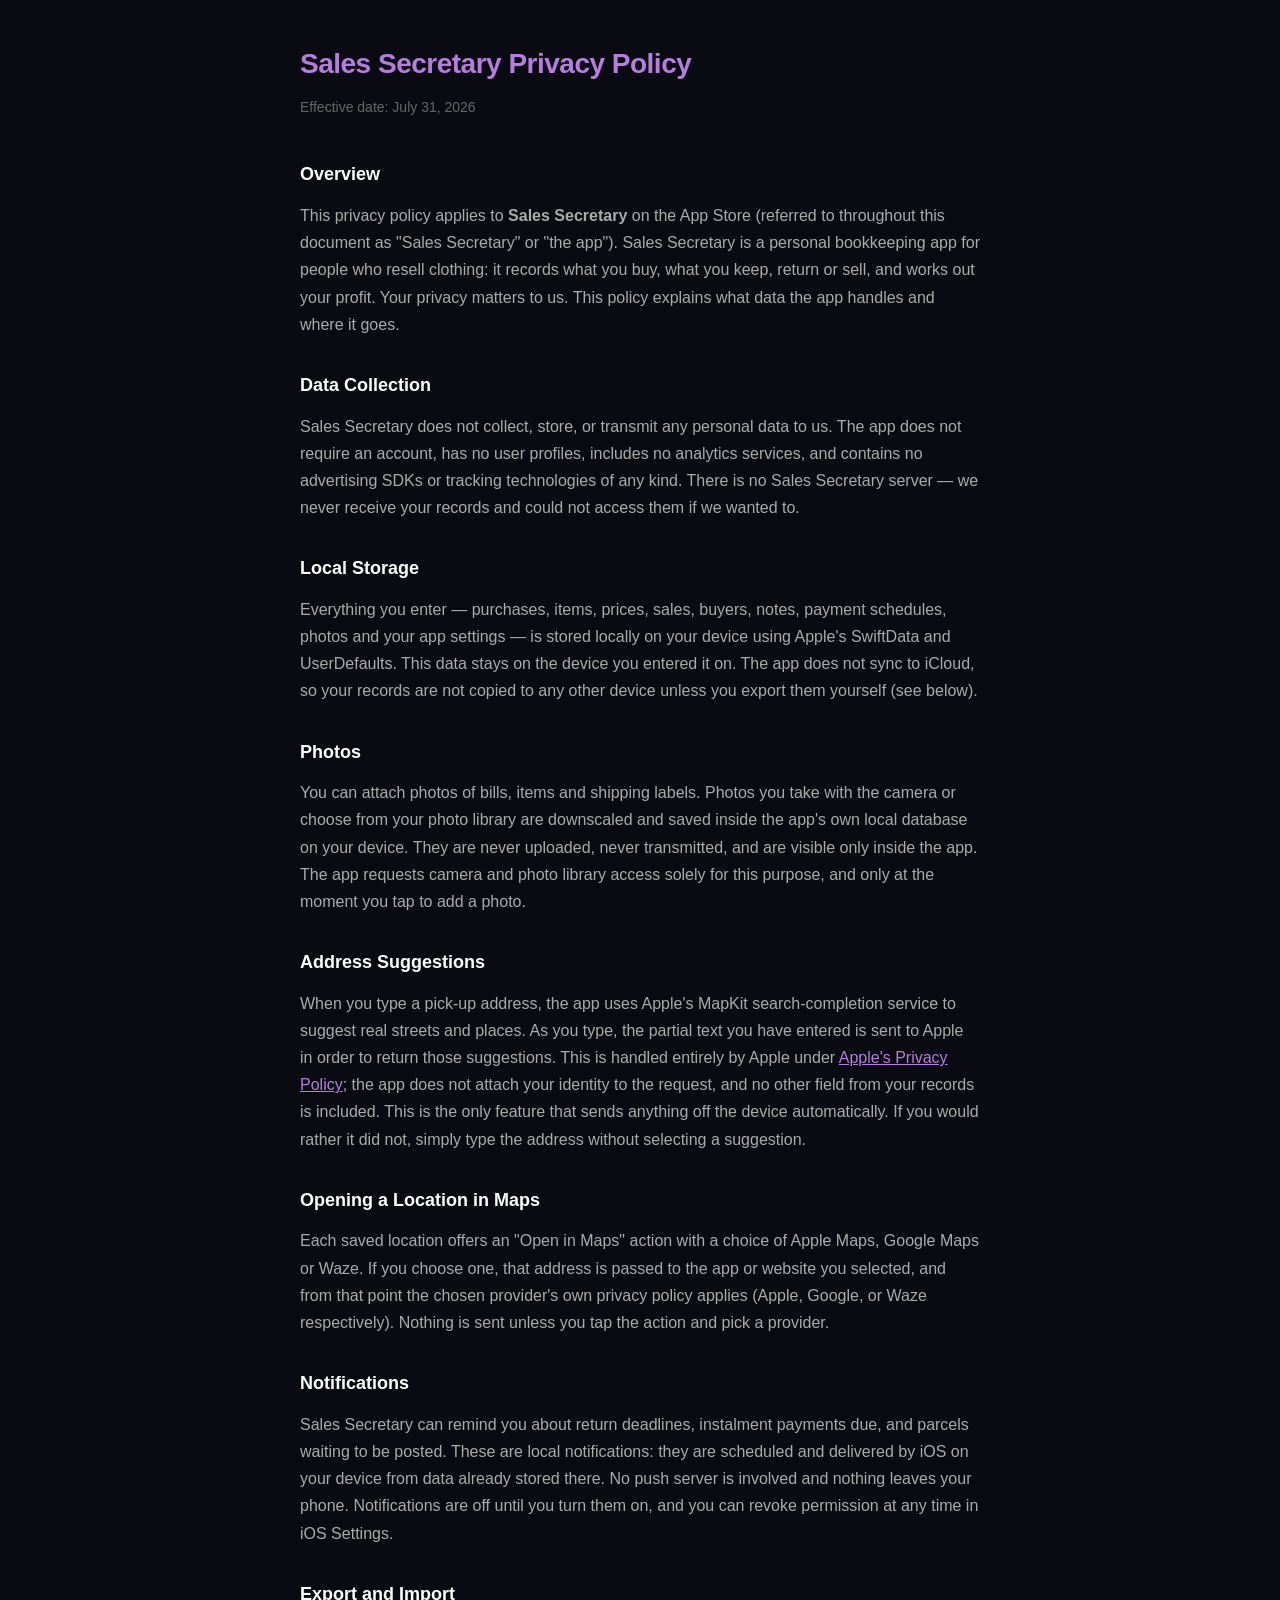
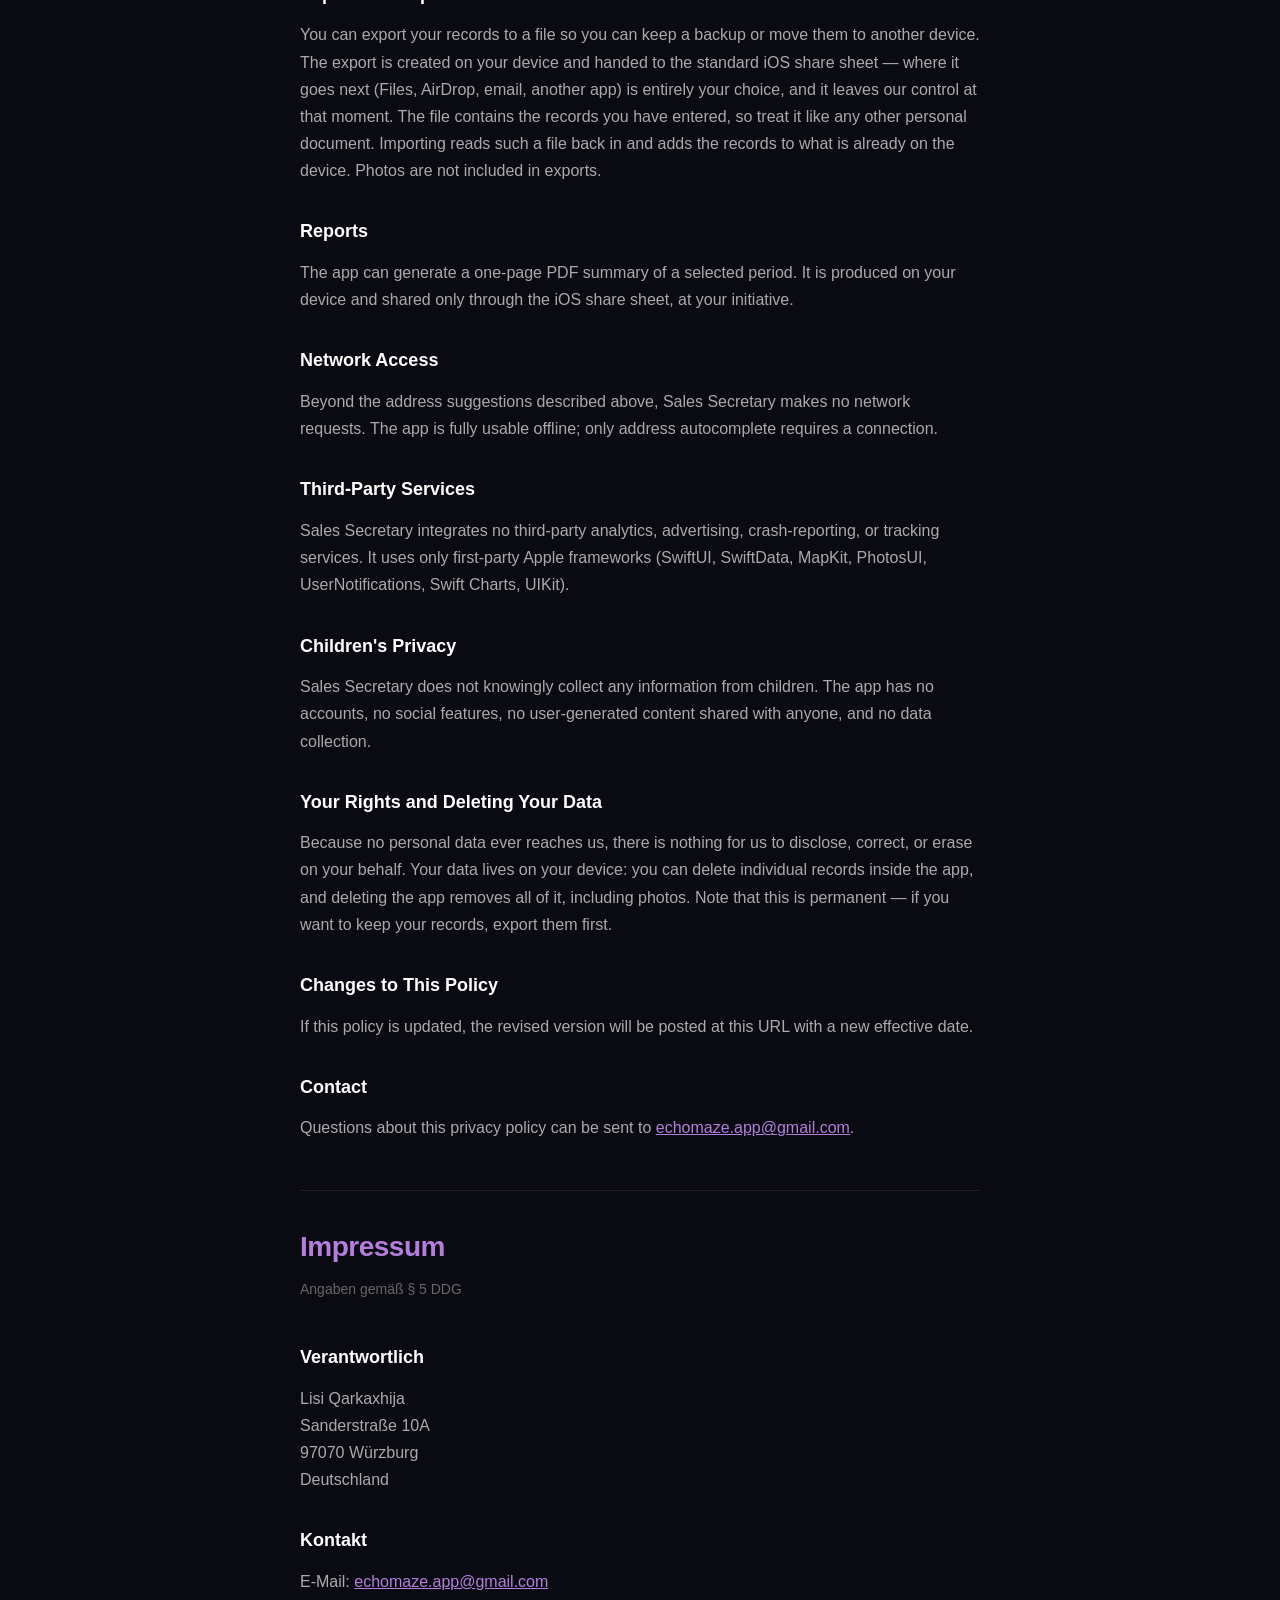
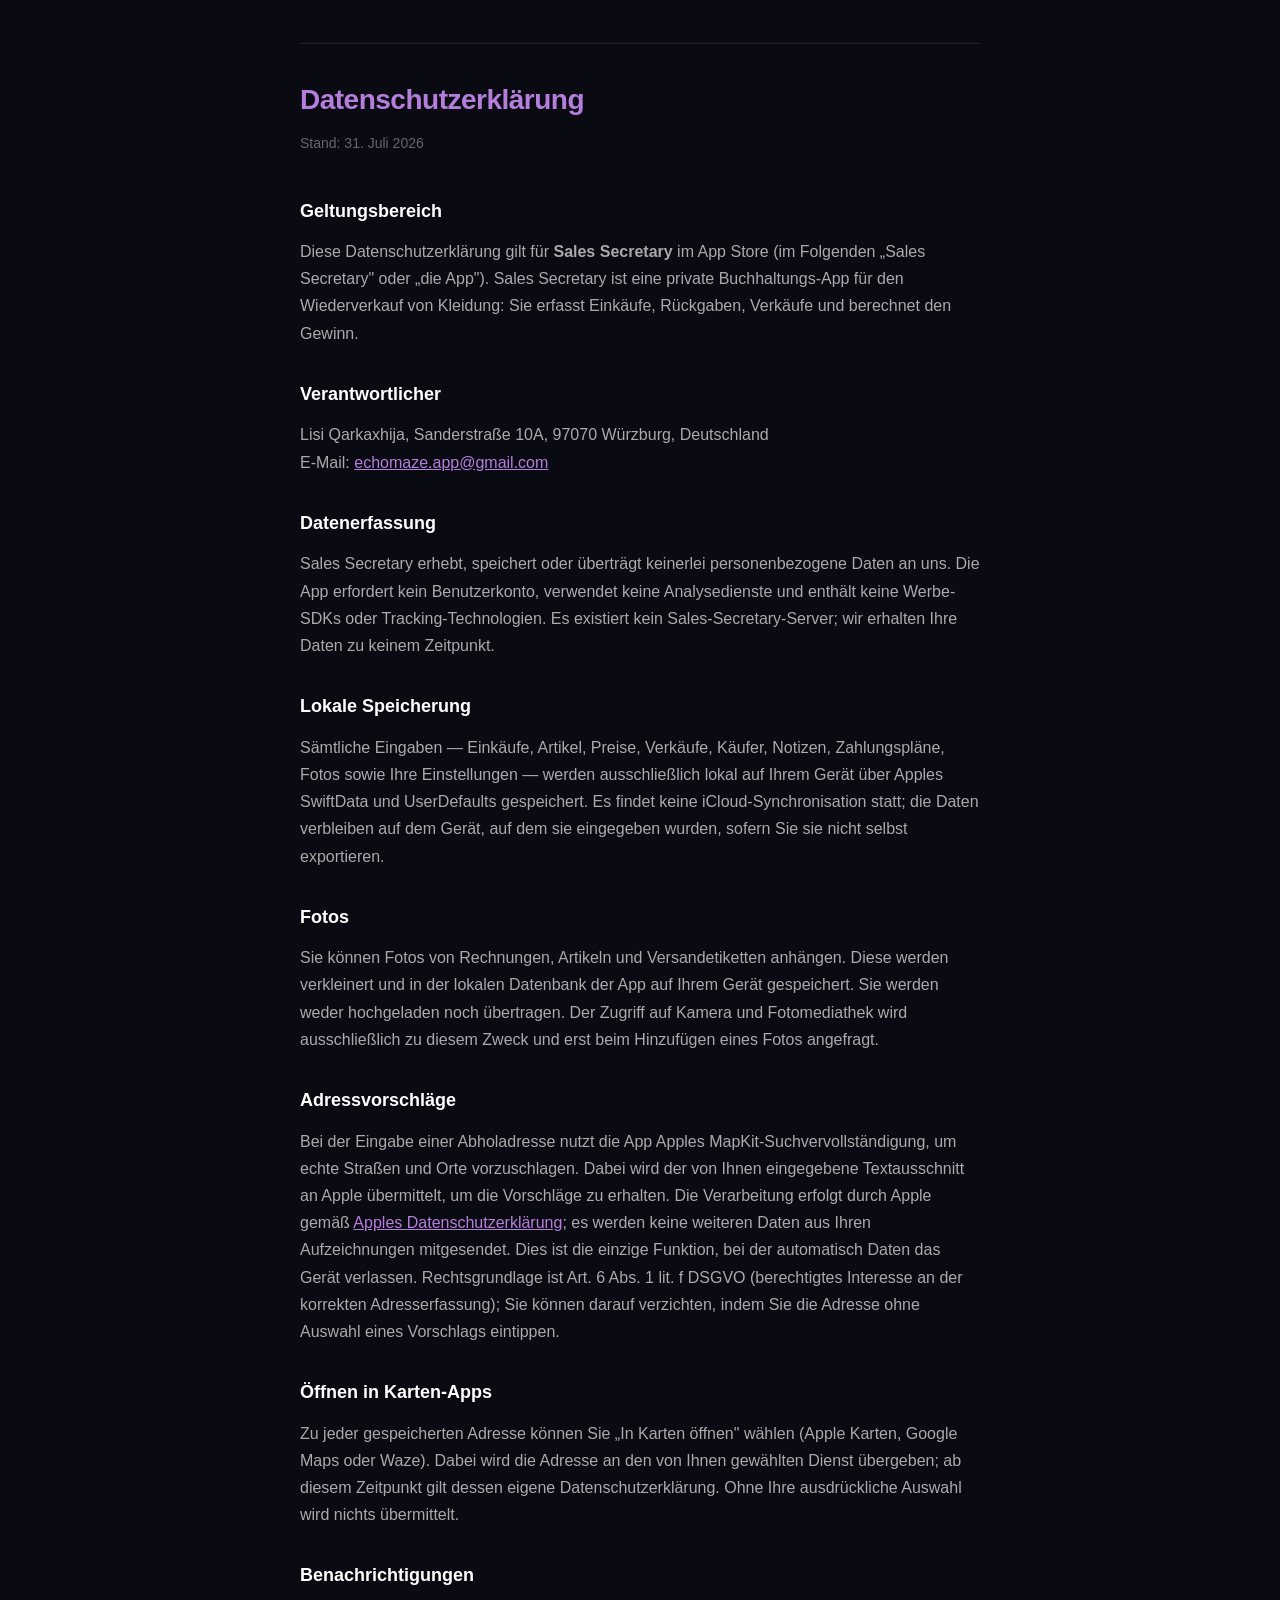
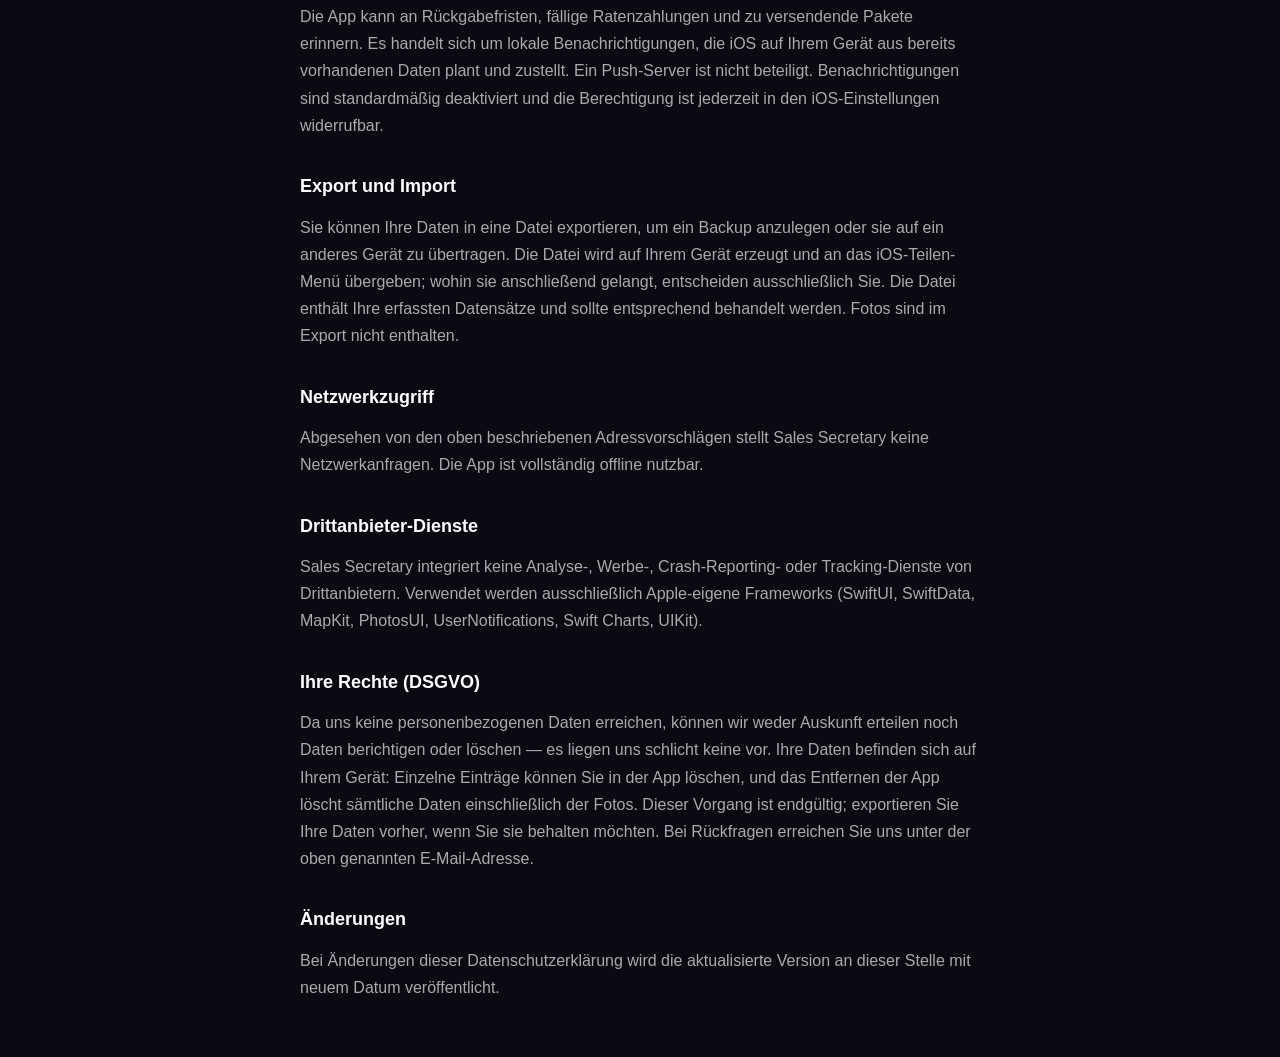
==== index.html @ 7da31abb "Add files via upload" ====
<!DOCTYPE html>
<html lang="en">
<head>
    <meta charset="UTF-8">
    <meta name="viewport" content="width=device-width, initial-scale=1.0">
    <title>Sales Secretary — Privacy Policy</title>
    <style>
        * { margin: 0; padding: 0; box-sizing: border-box; }
        body {
            font-family: -apple-system, BlinkMacSystemFont, 'Segoe UI', Roboto, sans-serif;
            background: #0a0b12;
            color: #ccc;
            line-height: 1.7;
            padding: 40px 20px;
        }
        .container {
            max-width: 680px;
            margin: 0 auto;
        }
        h1 {
            color: #b57edc;
            font-size: 28px;
            margin-bottom: 8px;
            letter-spacing: -0.5px;
        }
        .date {
            color: #666;
            font-size: 14px;
            margin-bottom: 40px;
        }
        h2 {
            color: #fff;
            font-size: 18px;
            margin-top: 32px;
            margin-bottom: 12px;
        }
        p {
            margin-bottom: 16px;
            color: #aaa;
        }
        a { color: #b57edc; }
        hr {
            border: none;
            border-top: 1px solid #222;
            margin: 48px 0 32px;
        }
    </style>
</head>
<body>
    <div class="container">
        <h1>Sales Secretary Privacy Policy</h1>
        <p class="date">Effective date: July 31, 2026</p>

        <h2>Overview</h2>
        <p>This privacy policy applies to <strong>Sales Secretary</strong> on the App Store (referred to throughout this document as "Sales Secretary" or "the app"). Sales Secretary is a personal bookkeeping app for people who resell clothing: it records what you buy, what you keep, return or sell, and works out your profit. Your privacy matters to us. This policy explains what data the app handles and where it goes.</p>

        <h2>Data Collection</h2>
        <p>Sales Secretary does not collect, store, or transmit any personal data to us. The app does not require an account, has no user profiles, includes no analytics services, and contains no advertising SDKs or tracking technologies of any kind. There is no Sales Secretary server — we never receive your records and could not access them if we wanted to.</p>

        <h2>Local Storage</h2>
        <p>Everything you enter — purchases, items, prices, sales, buyers, notes, payment schedules, photos and your app settings — is stored locally on your device using Apple's SwiftData and UserDefaults. This data stays on the device you entered it on. The app does not sync to iCloud, so your records are not copied to any other device unless you export them yourself (see below).</p>

        <h2>Photos</h2>
        <p>You can attach photos of bills, items and shipping labels. Photos you take with the camera or choose from your photo library are downscaled and saved inside the app's own local database on your device. They are never uploaded, never transmitted, and are visible only inside the app. The app requests camera and photo library access solely for this purpose, and only at the moment you tap to add a photo.</p>

        <h2>Address Suggestions</h2>
        <p>When you type a pick-up address, the app uses Apple's MapKit search-completion service to suggest real streets and places. As you type, the partial text you have entered is sent to Apple in order to return those suggestions. This is handled entirely by Apple under <a href="https://www.apple.com/legal/privacy/">Apple's Privacy Policy</a>; the app does not attach your identity to the request, and no other field from your records is included. This is the only feature that sends anything off the device automatically. If you would rather it did not, simply type the address without selecting a suggestion.</p>

        <h2>Opening a Location in Maps</h2>
        <p>Each saved location offers an "Open in Maps" action with a choice of Apple Maps, Google Maps or Waze. If you choose one, that address is passed to the app or website you selected, and from that point the chosen provider's own privacy policy applies (Apple, Google, or Waze respectively). Nothing is sent unless you tap the action and pick a provider.</p>

        <h2>Notifications</h2>
        <p>Sales Secretary can remind you about return deadlines, instalment payments due, and parcels waiting to be posted. These are local notifications: they are scheduled and delivered by iOS on your device from data already stored there. No push server is involved and nothing leaves your phone. Notifications are off until you turn them on, and you can revoke permission at any time in iOS Settings.</p>

        <h2>Export and Import</h2>
        <p>You can export your records to a file so you can keep a backup or move them to another device. The export is created on your device and handed to the standard iOS share sheet — where it goes next (Files, AirDrop, email, another app) is entirely your choice, and it leaves our control at that moment. The file contains the records you have entered, so treat it like any other personal document. Importing reads such a file back in and adds the records to what is already on the device. Photos are not included in exports.</p>

        <h2>Reports</h2>
        <p>The app can generate a one-page PDF summary of a selected period. It is produced on your device and shared only through the iOS share sheet, at your initiative.</p>

        <h2>Network Access</h2>
        <p>Beyond the address suggestions described above, Sales Secretary makes no network requests. The app is fully usable offline; only address autocomplete requires a connection.</p>

        <h2>Third-Party Services</h2>
        <p>Sales Secretary integrates no third-party analytics, advertising, crash-reporting, or tracking services. It uses only first-party Apple frameworks (SwiftUI, SwiftData, MapKit, PhotosUI, UserNotifications, Swift Charts, UIKit).</p>

        <h2>Children's Privacy</h2>
        <p>Sales Secretary does not knowingly collect any information from children. The app has no accounts, no social features, no user-generated content shared with anyone, and no data collection.</p>

        <h2>Your Rights and Deleting Your Data</h2>
        <p>Because no personal data ever reaches us, there is nothing for us to disclose, correct, or erase on your behalf. Your data lives on your device: you can delete individual records inside the app, and deleting the app removes all of it, including photos. Note that this is permanent — if you want to keep your records, export them first.</p>

        <h2>Changes to This Policy</h2>
        <p>If this policy is updated, the revised version will be posted at this URL with a new effective date.</p>

        <h2>Contact</h2>
        <p>Questions about this privacy policy can be sent to <a href="mailto:echomaze.app@gmail.com">echomaze.app@gmail.com</a>.</p>

        <hr>

        <h1>Impressum</h1>
        <p class="date">Angaben gemäß § 5 DDG</p>

        <h2>Verantwortlich</h2>
        <p>Lisi Qarkaxhija<br>
        Sanderstraße 10A<br>
        97070 Würzburg<br>
        Deutschland</p>

        <h2>Kontakt</h2>
        <p>E-Mail: <a href="mailto:echomaze.app@gmail.com">echomaze.app@gmail.com</a></p>

        <hr>

        <h1>Datenschutzerklärung</h1>
        <p class="date">Stand: 31. Juli 2026</p>

        <h2>Geltungsbereich</h2>
        <p>Diese Datenschutzerklärung gilt für <strong>Sales Secretary</strong> im App Store (im Folgenden „Sales Secretary" oder „die App"). Sales Secretary ist eine private Buchhaltungs-App für den Wiederverkauf von Kleidung: Sie erfasst Einkäufe, Rückgaben, Verkäufe und berechnet den Gewinn.</p>

        <h2>Verantwortlicher</h2>
        <p>Lisi Qarkaxhija, Sanderstraße 10A, 97070 Würzburg, Deutschland<br>
        E-Mail: <a href="mailto:echomaze.app@gmail.com">echomaze.app@gmail.com</a></p>

        <h2>Datenerfassung</h2>
        <p>Sales Secretary erhebt, speichert oder überträgt keinerlei personenbezogene Daten an uns. Die App erfordert kein Benutzerkonto, verwendet keine Analysedienste und enthält keine Werbe-SDKs oder Tracking-Technologien. Es existiert kein Sales-Secretary-Server; wir erhalten Ihre Daten zu keinem Zeitpunkt.</p>

        <h2>Lokale Speicherung</h2>
        <p>Sämtliche Eingaben — Einkäufe, Artikel, Preise, Verkäufe, Käufer, Notizen, Zahlungspläne, Fotos sowie Ihre Einstellungen — werden ausschließlich lokal auf Ihrem Gerät über Apples SwiftData und UserDefaults gespeichert. Es findet keine iCloud-Synchronisation statt; die Daten verbleiben auf dem Gerät, auf dem sie eingegeben wurden, sofern Sie sie nicht selbst exportieren.</p>

        <h2>Fotos</h2>
        <p>Sie können Fotos von Rechnungen, Artikeln und Versandetiketten anhängen. Diese werden verkleinert und in der lokalen Datenbank der App auf Ihrem Gerät gespeichert. Sie werden weder hochgeladen noch übertragen. Der Zugriff auf Kamera und Fotomediathek wird ausschließlich zu diesem Zweck und erst beim Hinzufügen eines Fotos angefragt.</p>

        <h2>Adressvorschläge</h2>
        <p>Bei der Eingabe einer Abholadresse nutzt die App Apples MapKit-Suchvervollständigung, um echte Straßen und Orte vorzuschlagen. Dabei wird der von Ihnen eingegebene Textausschnitt an Apple übermittelt, um die Vorschläge zu erhalten. Die Verarbeitung erfolgt durch Apple gemäß <a href="https://www.apple.com/legal/privacy/">Apples Datenschutzerklärung</a>; es werden keine weiteren Daten aus Ihren Aufzeichnungen mitgesendet. Dies ist die einzige Funktion, bei der automatisch Daten das Gerät verlassen. Rechtsgrundlage ist Art. 6 Abs. 1 lit. f DSGVO (berechtigtes Interesse an der korrekten Adresserfassung); Sie können darauf verzichten, indem Sie die Adresse ohne Auswahl eines Vorschlags eintippen.</p>

        <h2>Öffnen in Karten-Apps</h2>
        <p>Zu jeder gespeicherten Adresse können Sie „In Karten öffnen" wählen (Apple Karten, Google Maps oder Waze). Dabei wird die Adresse an den von Ihnen gewählten Dienst übergeben; ab diesem Zeitpunkt gilt dessen eigene Datenschutzerklärung. Ohne Ihre ausdrückliche Auswahl wird nichts übermittelt.</p>

        <h2>Benachrichtigungen</h2>
        <p>Die App kann an Rückgabefristen, fällige Ratenzahlungen und zu versendende Pakete erinnern. Es handelt sich um lokale Benachrichtigungen, die iOS auf Ihrem Gerät aus bereits vorhandenen Daten plant und zustellt. Ein Push-Server ist nicht beteiligt. Benachrichtigungen sind standardmäßig deaktiviert und die Berechtigung ist jederzeit in den iOS-Einstellungen widerrufbar.</p>

        <h2>Export und Import</h2>
        <p>Sie können Ihre Daten in eine Datei exportieren, um ein Backup anzulegen oder sie auf ein anderes Gerät zu übertragen. Die Datei wird auf Ihrem Gerät erzeugt und an das iOS-Teilen-Menü übergeben; wohin sie anschließend gelangt, entscheiden ausschließlich Sie. Die Datei enthält Ihre erfassten Datensätze und sollte entsprechend behandelt werden. Fotos sind im Export nicht enthalten.</p>

        <h2>Netzwerkzugriff</h2>
        <p>Abgesehen von den oben beschriebenen Adressvorschlägen stellt Sales Secretary keine Netzwerkanfragen. Die App ist vollständig offline nutzbar.</p>

        <h2>Drittanbieter-Dienste</h2>
        <p>Sales Secretary integriert keine Analyse-, Werbe-, Crash-Reporting- oder Tracking-Dienste von Drittanbietern. Verwendet werden ausschließlich Apple-eigene Frameworks (SwiftUI, SwiftData, MapKit, PhotosUI, UserNotifications, Swift Charts, UIKit).</p>

        <h2>Ihre Rechte (DSGVO)</h2>
        <p>Da uns keine personenbezogenen Daten erreichen, können wir weder Auskunft erteilen noch Daten berichtigen oder löschen — es liegen uns schlicht keine vor. Ihre Daten befinden sich auf Ihrem Gerät: Einzelne Einträge können Sie in der App löschen, und das Entfernen der App löscht sämtliche Daten einschließlich der Fotos. Dieser Vorgang ist endgültig; exportieren Sie Ihre Daten vorher, wenn Sie sie behalten möchten. Bei Rückfragen erreichen Sie uns unter der oben genannten E-Mail-Adresse.</p>

        <h2>Änderungen</h2>
        <p>Bei Änderungen dieser Datenschutzerklärung wird die aktualisierte Version an dieser Stelle mit neuem Datum veröffentlicht.</p>
    </div>
</body>
</html>
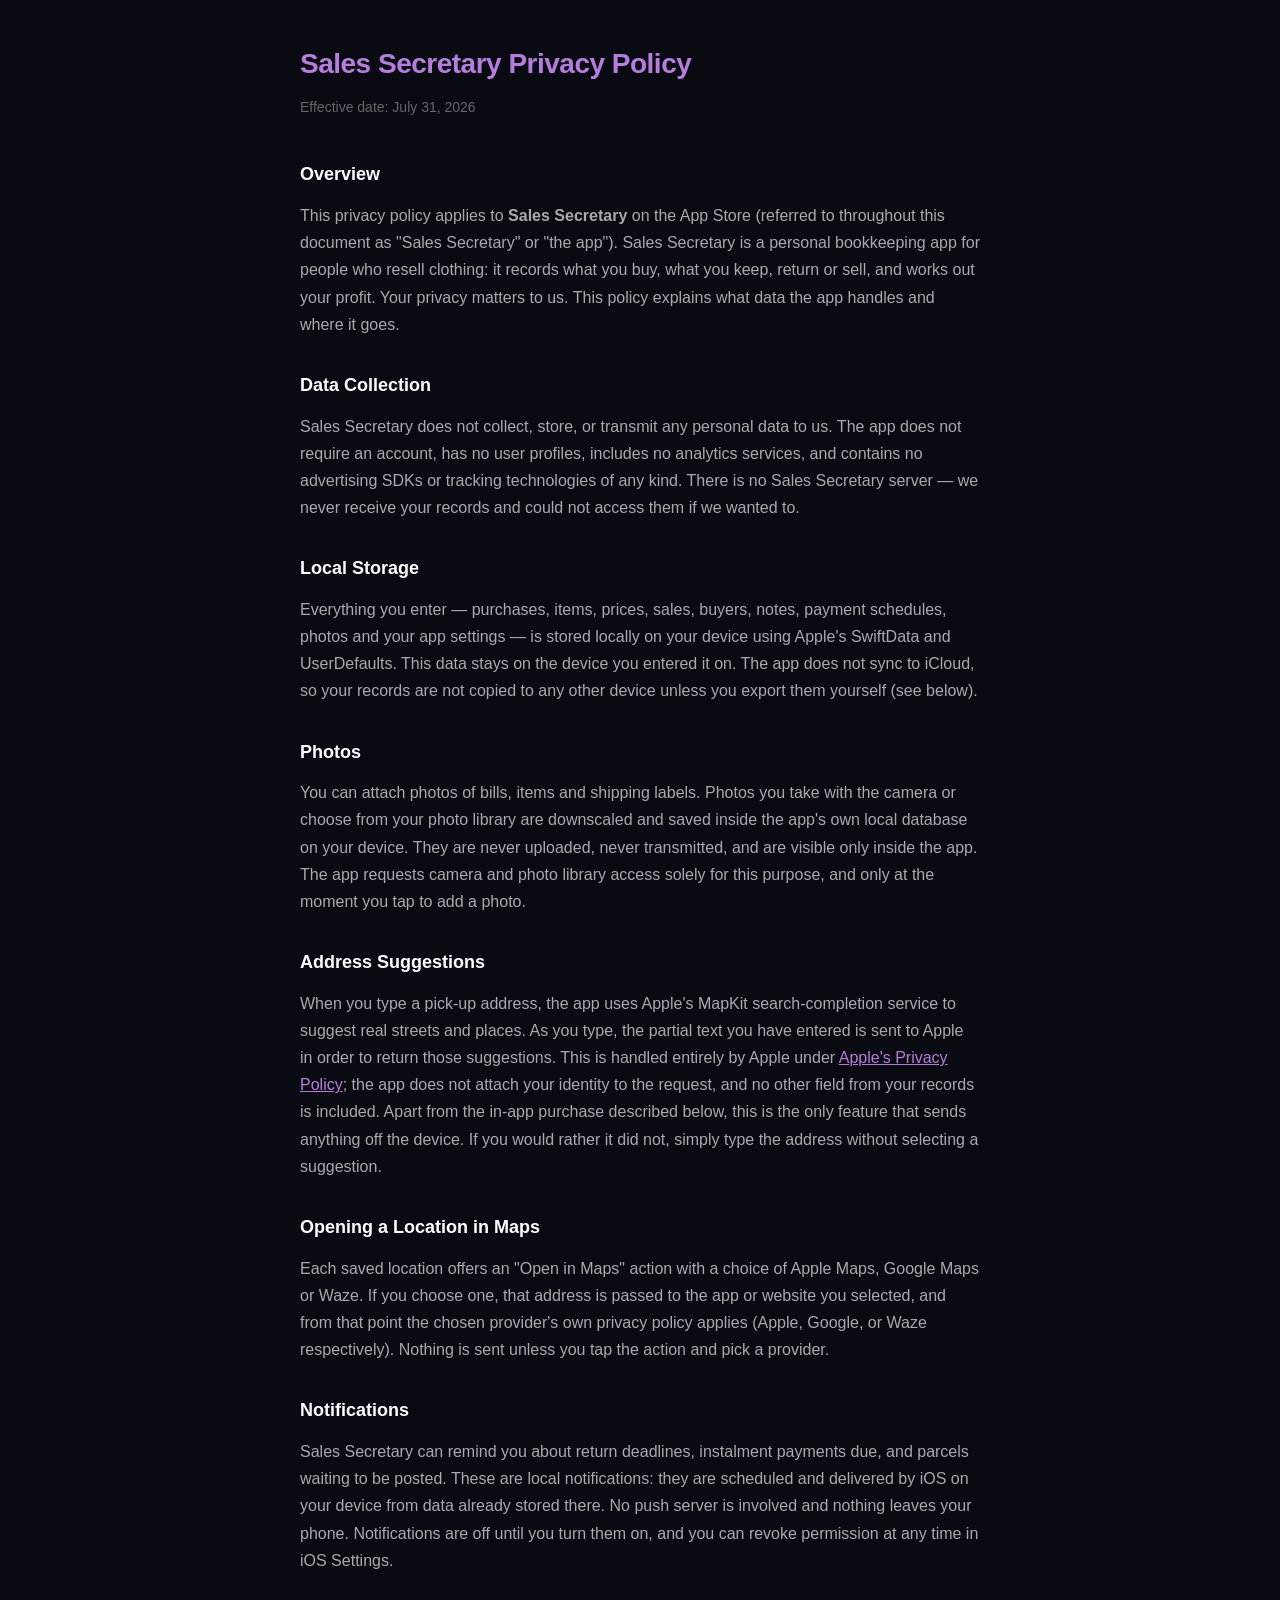
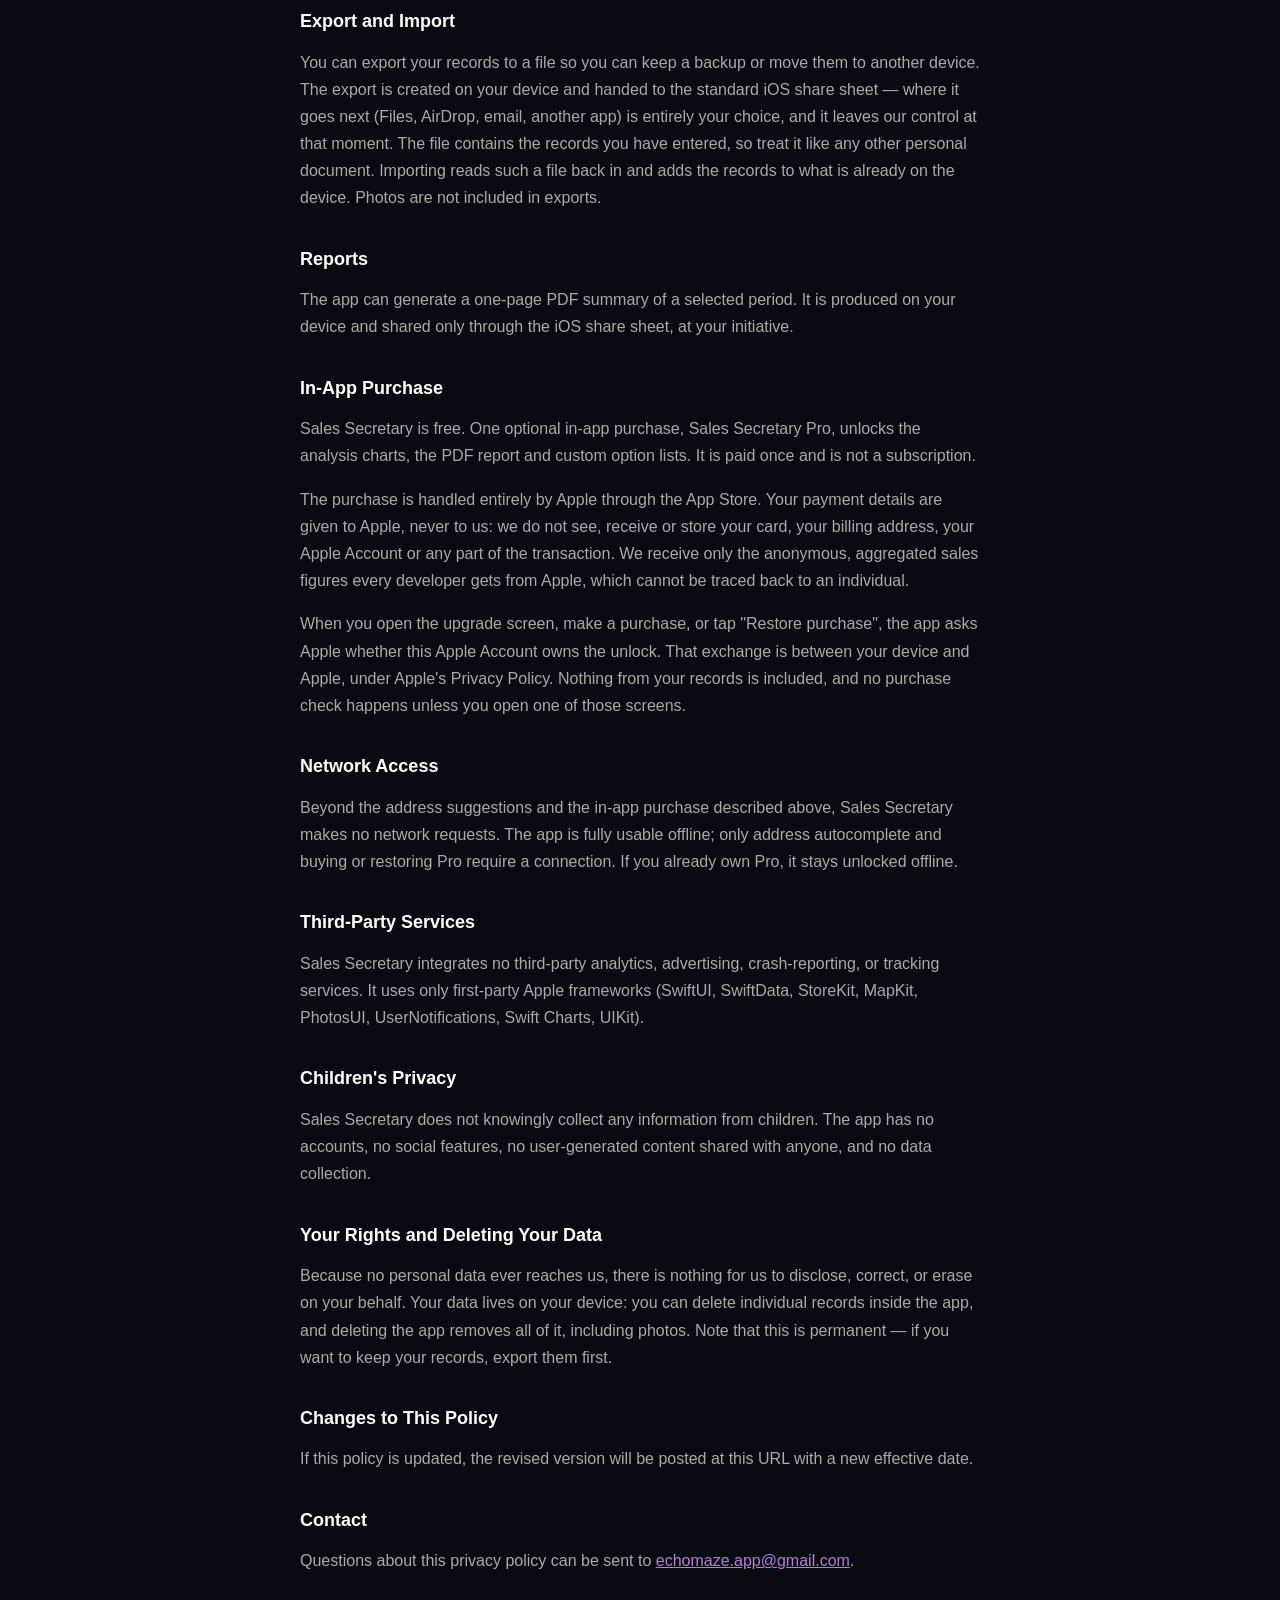
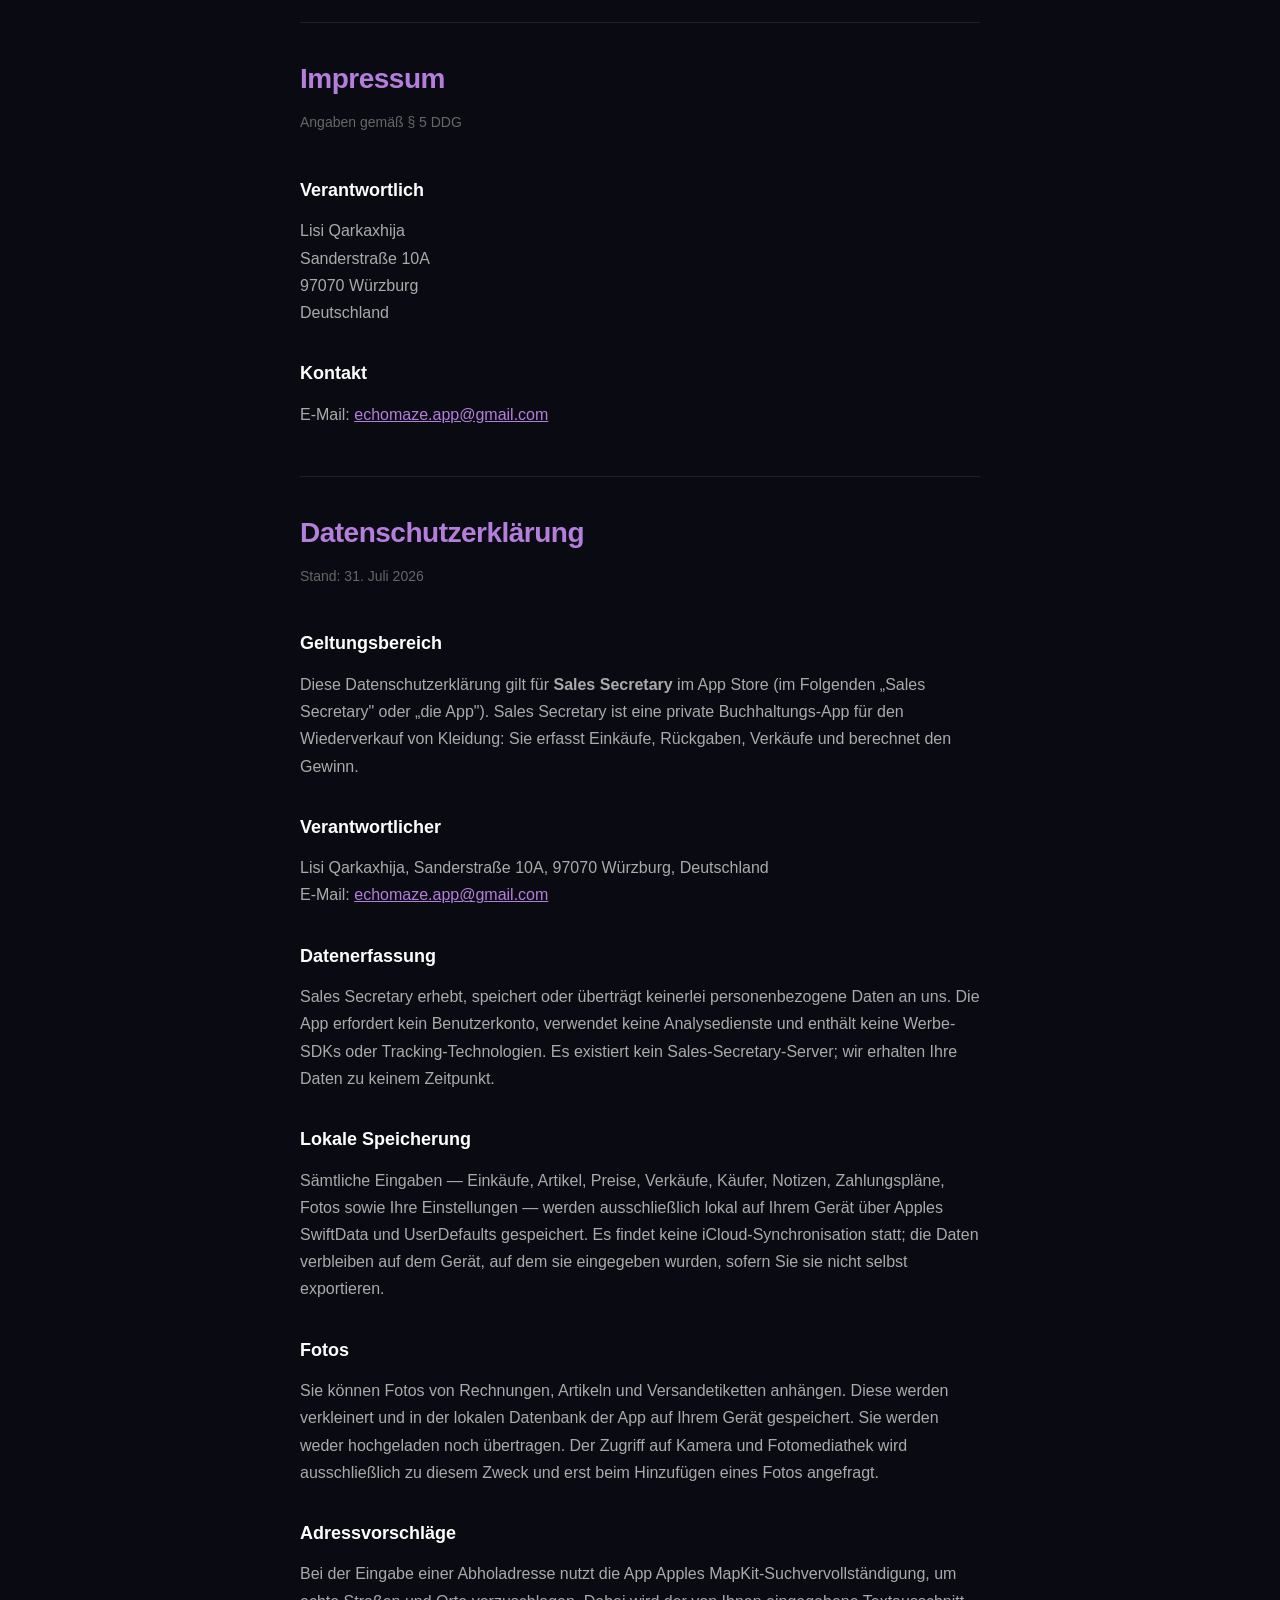
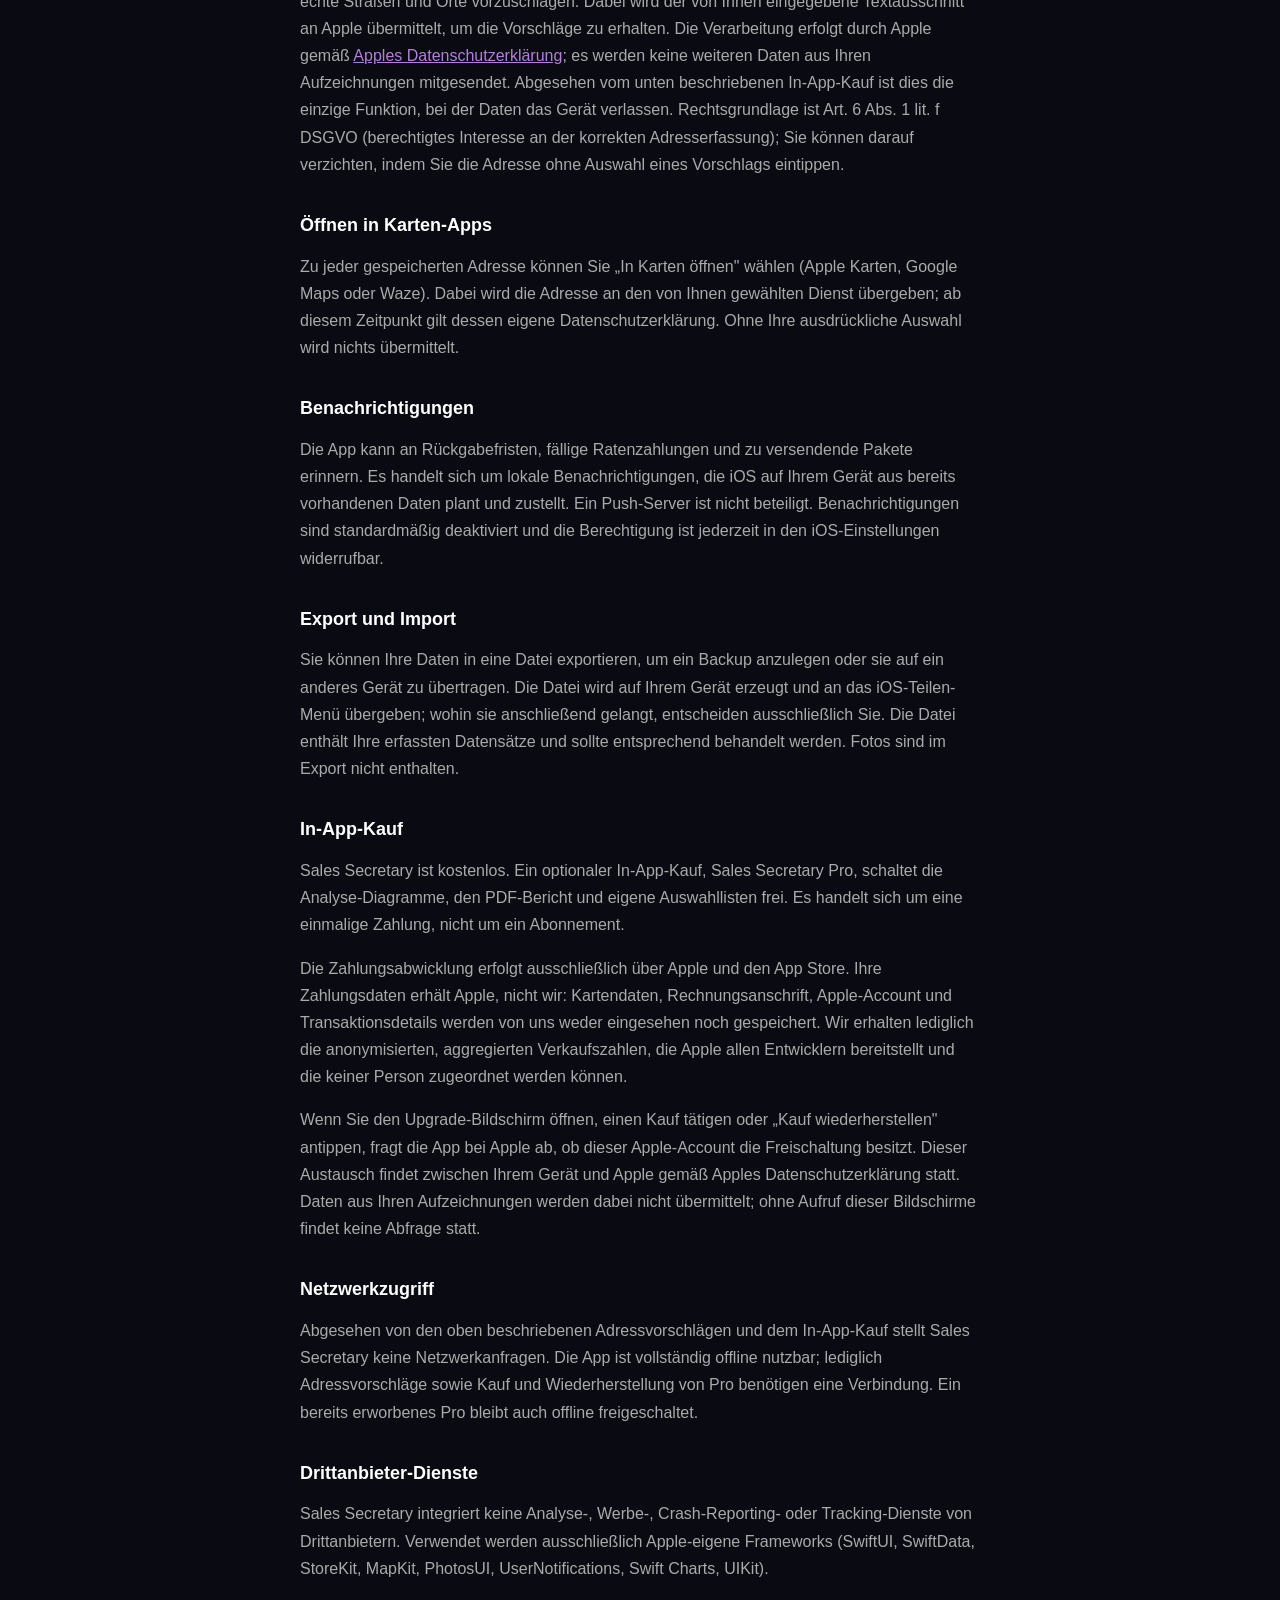
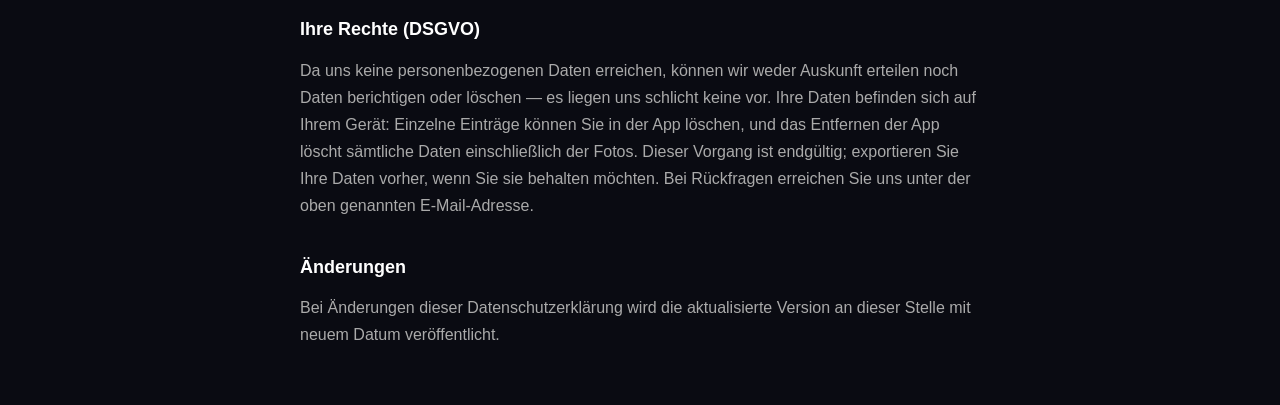
==== commit b266f28a: "Update in-app purchase and network access information Added in-app purchase details and clarified ne" ====
--- a/index.html
+++ b/index.html
@@ -64,7 +64,7 @@
         <p>You can attach photos of bills, items and shipping labels. Photos you take with the camera or choose from your photo library are downscaled and saved inside the app's own local database on your device. They are never uploaded, never transmitted, and are visible only inside the app. The app requests camera and photo library access solely for this purpose, and only at the moment you tap to add a photo.</p>
 
         <h2>Address Suggestions</h2>
-        <p>When you type a pick-up address, the app uses Apple's MapKit search-completion service to suggest real streets and places. As you type, the partial text you have entered is sent to Apple in order to return those suggestions. This is handled entirely by Apple under <a href="https://www.apple.com/legal/privacy/">Apple's Privacy Policy</a>; the app does not attach your identity to the request, and no other field from your records is included. This is the only feature that sends anything off the device automatically. If you would rather it did not, simply type the address without selecting a suggestion.</p>
+        <p>When you type a pick-up address, the app uses Apple's MapKit search-completion service to suggest real streets and places. As you type, the partial text you have entered is sent to Apple in order to return those suggestions. This is handled entirely by Apple under <a href="https://www.apple.com/legal/privacy/">Apple's Privacy Policy</a>; the app does not attach your identity to the request, and no other field from your records is included. Apart from the in-app purchase described below, this is the only feature that sends anything off the device. If you would rather it did not, simply type the address without selecting a suggestion.</p>
 
         <h2>Opening a Location in Maps</h2>
         <p>Each saved location offers an "Open in Maps" action with a choice of Apple Maps, Google Maps or Waze. If you choose one, that address is passed to the app or website you selected, and from that point the chosen provider's own privacy policy applies (Apple, Google, or Waze respectively). Nothing is sent unless you tap the action and pick a provider.</p>
@@ -78,11 +78,16 @@
         <h2>Reports</h2>
         <p>The app can generate a one-page PDF summary of a selected period. It is produced on your device and shared only through the iOS share sheet, at your initiative.</p>
 
-        <h2>Network Access</h2>
-        <p>Beyond the address suggestions described above, Sales Secretary makes no network requests. The app is fully usable offline; only address autocomplete requires a connection.</p>
+        <h2>In-App Purchase</h2>
+<p>Sales Secretary is free. One optional in-app purchase, Sales Secretary Pro, unlocks the analysis charts, the PDF report and custom option lists. It is paid once and is not a subscription.</p>
+<p>The purchase is handled entirely by Apple through the App Store. Your payment details are given to Apple, never to us: we do not see, receive or store your card, your billing address, your Apple Account or any part of the transaction. We receive only the anonymous, aggregated sales figures every developer gets from Apple, which cannot be traced back to an individual.</p>
+<p>When you open the upgrade screen, make a purchase, or tap "Restore purchase", the app asks Apple whether this Apple Account owns the unlock. That exchange is between your device and Apple, under Apple's Privacy Policy. Nothing from your records is included, and no purchase check happens unless you open one of those screens.</p>
+
+<h2>Network Access</h2>
+        <p>Beyond the address suggestions and the in-app purchase described above, Sales Secretary makes no network requests. The app is fully usable offline; only address autocomplete and buying or restoring Pro require a connection. If you already own Pro, it stays unlocked offline.</p>
 
         <h2>Third-Party Services</h2>
-        <p>Sales Secretary integrates no third-party analytics, advertising, crash-reporting, or tracking services. It uses only first-party Apple frameworks (SwiftUI, SwiftData, MapKit, PhotosUI, UserNotifications, Swift Charts, UIKit).</p>
+        <p>Sales Secretary integrates no third-party analytics, advertising, crash-reporting, or tracking services. It uses only first-party Apple frameworks (SwiftUI, SwiftData, StoreKit, MapKit, PhotosUI, UserNotifications, Swift Charts, UIKit).</p>
 
         <h2>Children's Privacy</h2>
         <p>Sales Secretary does not knowingly collect any information from children. The app has no accounts, no social features, no user-generated content shared with anyone, and no data collection.</p>
@@ -132,7 +137,7 @@
         <p>Sie können Fotos von Rechnungen, Artikeln und Versandetiketten anhängen. Diese werden verkleinert und in der lokalen Datenbank der App auf Ihrem Gerät gespeichert. Sie werden weder hochgeladen noch übertragen. Der Zugriff auf Kamera und Fotomediathek wird ausschließlich zu diesem Zweck und erst beim Hinzufügen eines Fotos angefragt.</p>
 
         <h2>Adressvorschläge</h2>
-        <p>Bei der Eingabe einer Abholadresse nutzt die App Apples MapKit-Suchvervollständigung, um echte Straßen und Orte vorzuschlagen. Dabei wird der von Ihnen eingegebene Textausschnitt an Apple übermittelt, um die Vorschläge zu erhalten. Die Verarbeitung erfolgt durch Apple gemäß <a href="https://www.apple.com/legal/privacy/">Apples Datenschutzerklärung</a>; es werden keine weiteren Daten aus Ihren Aufzeichnungen mitgesendet. Dies ist die einzige Funktion, bei der automatisch Daten das Gerät verlassen. Rechtsgrundlage ist Art. 6 Abs. 1 lit. f DSGVO (berechtigtes Interesse an der korrekten Adresserfassung); Sie können darauf verzichten, indem Sie die Adresse ohne Auswahl eines Vorschlags eintippen.</p>
+        <p>Bei der Eingabe einer Abholadresse nutzt die App Apples MapKit-Suchvervollständigung, um echte Straßen und Orte vorzuschlagen. Dabei wird der von Ihnen eingegebene Textausschnitt an Apple übermittelt, um die Vorschläge zu erhalten. Die Verarbeitung erfolgt durch Apple gemäß <a href="https://www.apple.com/legal/privacy/">Apples Datenschutzerklärung</a>; es werden keine weiteren Daten aus Ihren Aufzeichnungen mitgesendet. Abgesehen vom unten beschriebenen In-App-Kauf ist dies die einzige Funktion, bei der Daten das Gerät verlassen. Rechtsgrundlage ist Art. 6 Abs. 1 lit. f DSGVO (berechtigtes Interesse an der korrekten Adresserfassung); Sie können darauf verzichten, indem Sie die Adresse ohne Auswahl eines Vorschlags eintippen.</p>
 
         <h2>Öffnen in Karten-Apps</h2>
         <p>Zu jeder gespeicherten Adresse können Sie „In Karten öffnen" wählen (Apple Karten, Google Maps oder Waze). Dabei wird die Adresse an den von Ihnen gewählten Dienst übergeben; ab diesem Zeitpunkt gilt dessen eigene Datenschutzerklärung. Ohne Ihre ausdrückliche Auswahl wird nichts übermittelt.</p>
@@ -143,11 +148,16 @@
         <h2>Export und Import</h2>
         <p>Sie können Ihre Daten in eine Datei exportieren, um ein Backup anzulegen oder sie auf ein anderes Gerät zu übertragen. Die Datei wird auf Ihrem Gerät erzeugt und an das iOS-Teilen-Menü übergeben; wohin sie anschließend gelangt, entscheiden ausschließlich Sie. Die Datei enthält Ihre erfassten Datensätze und sollte entsprechend behandelt werden. Fotos sind im Export nicht enthalten.</p>
 
-        <h2>Netzwerkzugriff</h2>
-        <p>Abgesehen von den oben beschriebenen Adressvorschlägen stellt Sales Secretary keine Netzwerkanfragen. Die App ist vollständig offline nutzbar.</p>
+        <h2>In-App-Kauf</h2>
+<p>Sales Secretary ist kostenlos. Ein optionaler In-App-Kauf, Sales Secretary Pro, schaltet die Analyse-Diagramme, den PDF-Bericht und eigene Auswahllisten frei. Es handelt sich um eine einmalige Zahlung, nicht um ein Abonnement.</p>
+<p>Die Zahlungsabwicklung erfolgt ausschließlich über Apple und den App Store. Ihre Zahlungsdaten erhält Apple, nicht wir: Kartendaten, Rechnungsanschrift, Apple-Account und Transaktionsdetails werden von uns weder eingesehen noch gespeichert. Wir erhalten lediglich die anonymisierten, aggregierten Verkaufszahlen, die Apple allen Entwicklern bereitstellt und die keiner Person zugeordnet werden können.</p>
+<p>Wenn Sie den Upgrade-Bildschirm öffnen, einen Kauf tätigen oder „Kauf wiederherstellen" antippen, fragt die App bei Apple ab, ob dieser Apple-Account die Freischaltung besitzt. Dieser Austausch findet zwischen Ihrem Gerät und Apple gemäß Apples Datenschutzerklärung statt. Daten aus Ihren Aufzeichnungen werden dabei nicht übermittelt; ohne Aufruf dieser Bildschirme findet keine Abfrage statt.</p>
+
+<h2>Netzwerkzugriff</h2>
+        <p>Abgesehen von den oben beschriebenen Adressvorschlägen und dem In-App-Kauf stellt Sales Secretary keine Netzwerkanfragen. Die App ist vollständig offline nutzbar; lediglich Adressvorschläge sowie Kauf und Wiederherstellung von Pro benötigen eine Verbindung. Ein bereits erworbenes Pro bleibt auch offline freigeschaltet.</p>
 
         <h2>Drittanbieter-Dienste</h2>
-        <p>Sales Secretary integriert keine Analyse-, Werbe-, Crash-Reporting- oder Tracking-Dienste von Drittanbietern. Verwendet werden ausschließlich Apple-eigene Frameworks (SwiftUI, SwiftData, MapKit, PhotosUI, UserNotifications, Swift Charts, UIKit).</p>
+        <p>Sales Secretary integriert keine Analyse-, Werbe-, Crash-Reporting- oder Tracking-Dienste von Drittanbietern. Verwendet werden ausschließlich Apple-eigene Frameworks (SwiftUI, SwiftData, StoreKit, MapKit, PhotosUI, UserNotifications, Swift Charts, UIKit).</p>
 
         <h2>Ihre Rechte (DSGVO)</h2>
         <p>Da uns keine personenbezogenen Daten erreichen, können wir weder Auskunft erteilen noch Daten berichtigen oder löschen — es liegen uns schlicht keine vor. Ihre Daten befinden sich auf Ihrem Gerät: Einzelne Einträge können Sie in der App löschen, und das Entfernen der App löscht sämtliche Daten einschließlich der Fotos. Dieser Vorgang ist endgültig; exportieren Sie Ihre Daten vorher, wenn Sie sie behalten möchten. Bei Rückfragen erreichen Sie uns unter der oben genannten E-Mail-Adresse.</p>
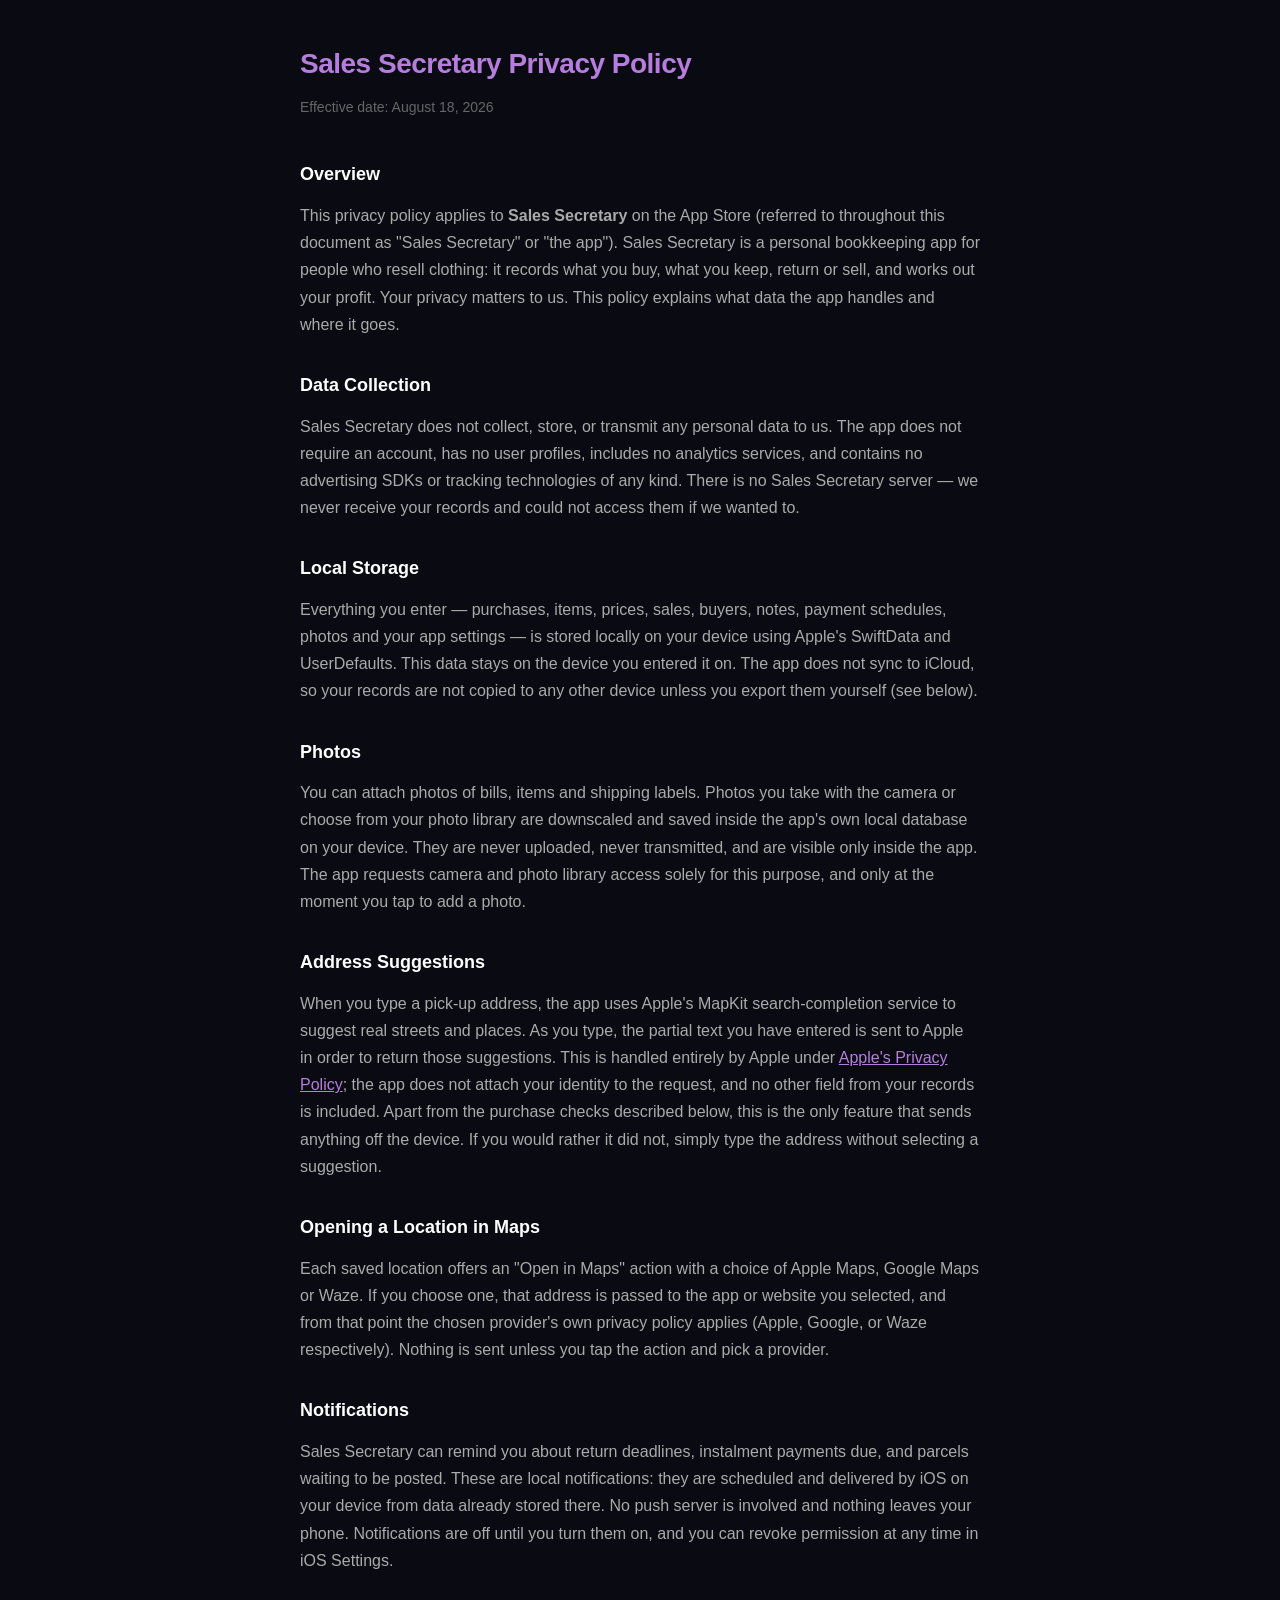
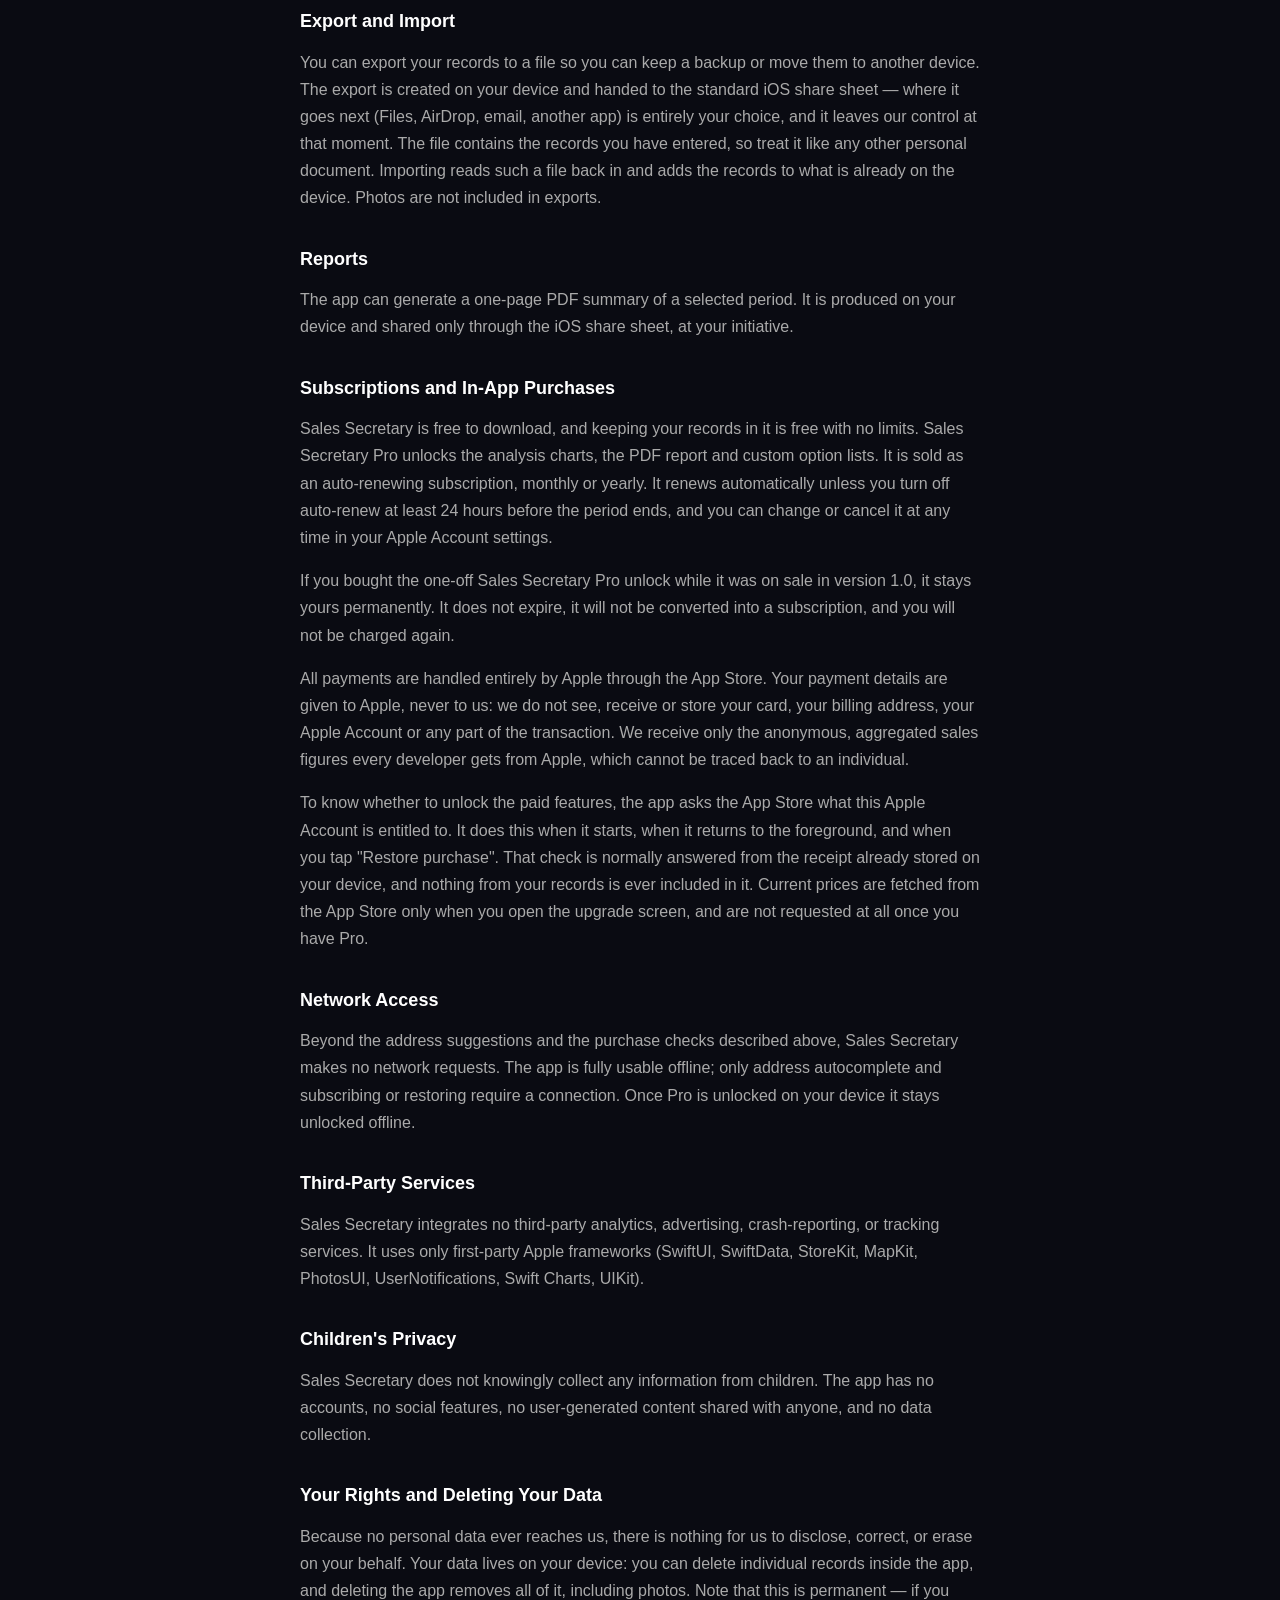
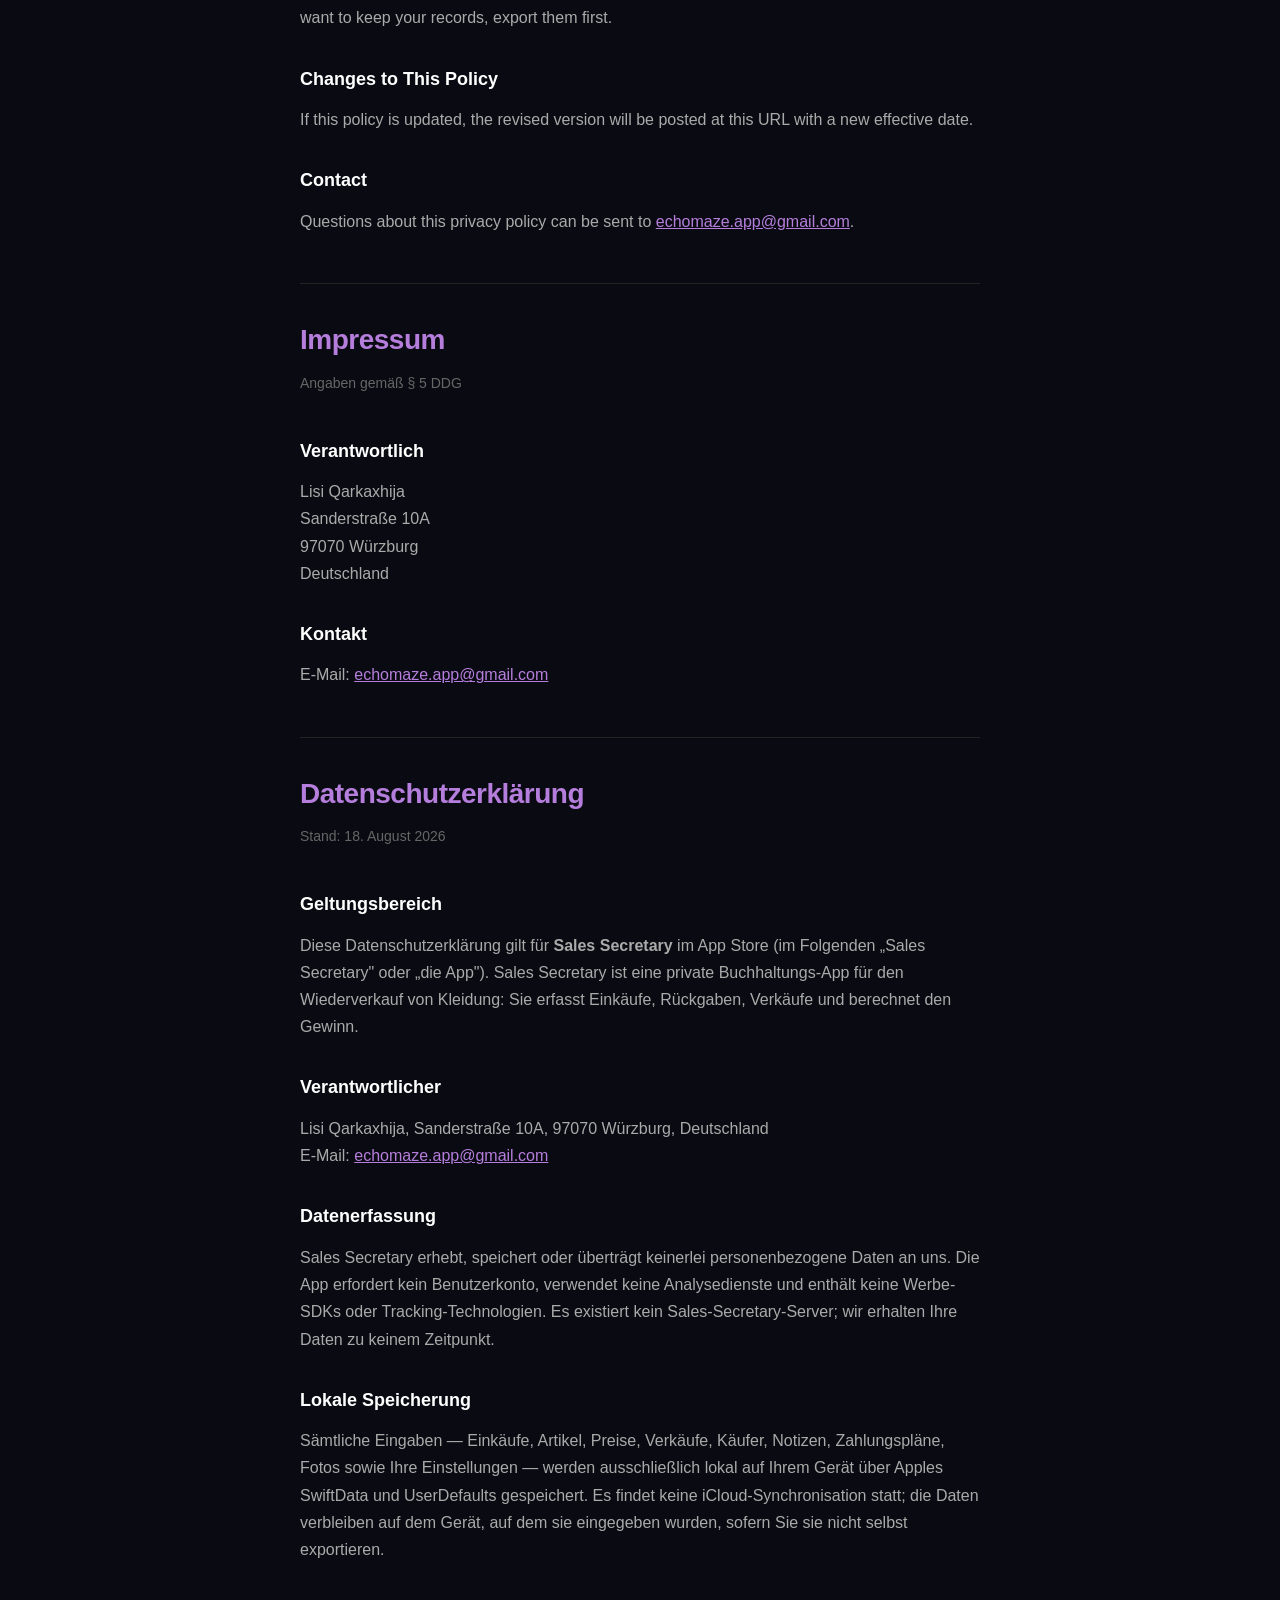
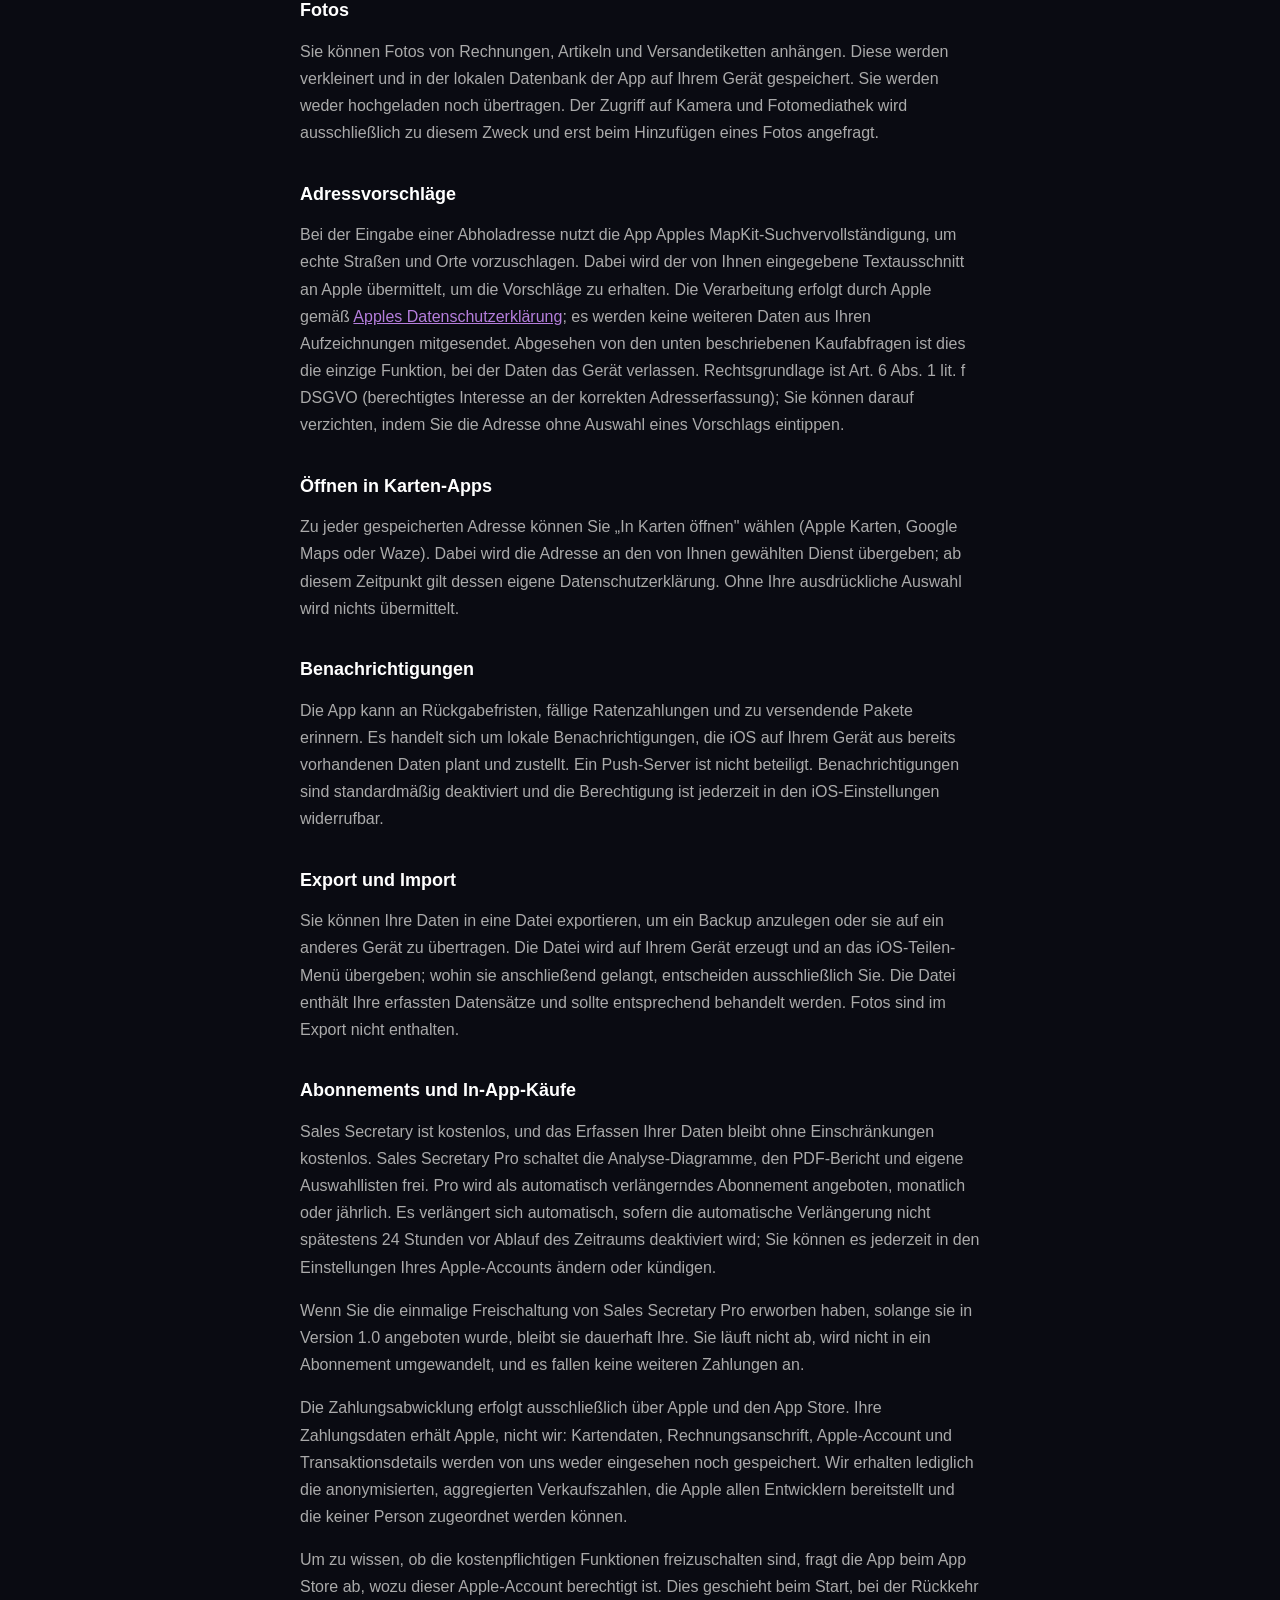
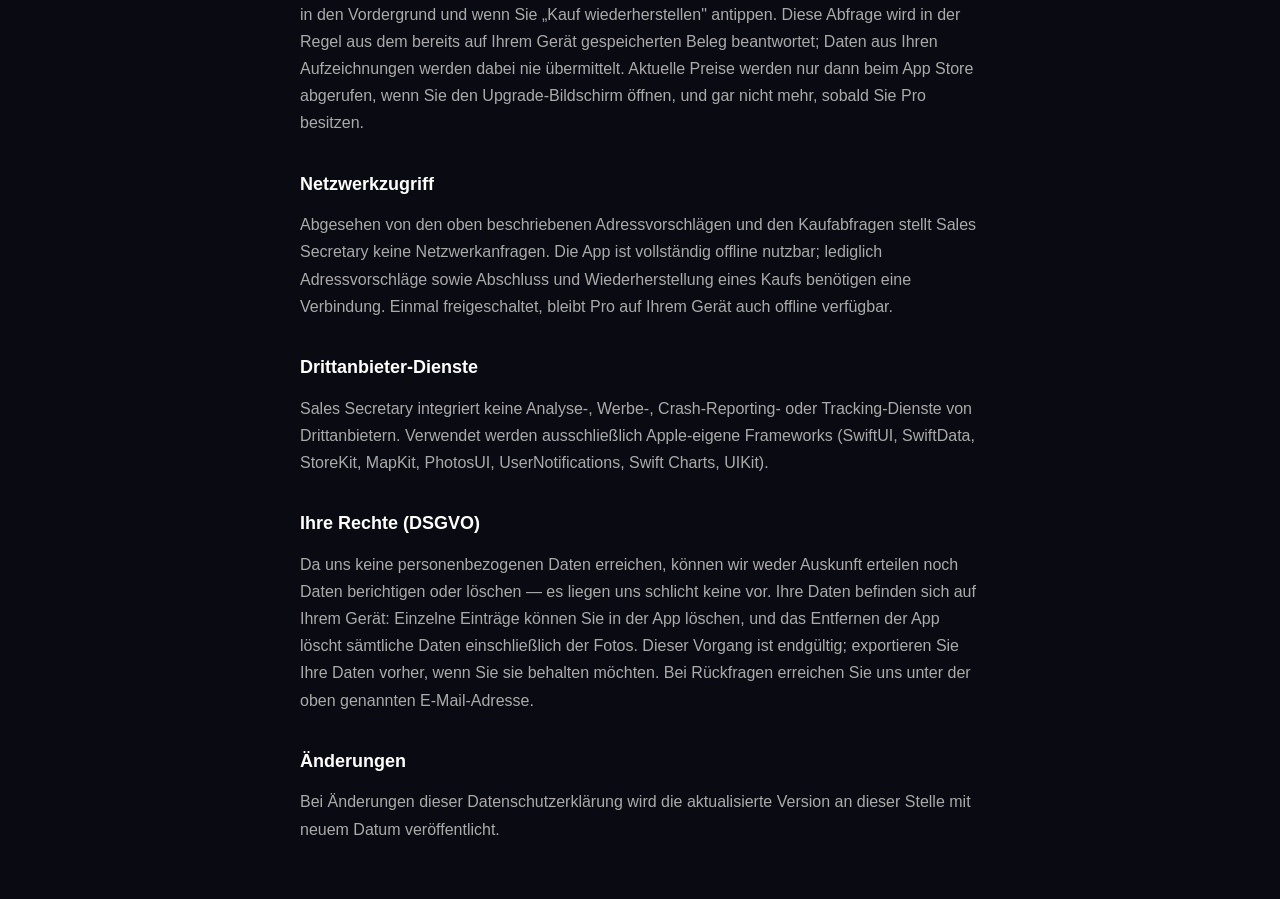
==== commit bf657e9d: "Update effective date and in-app purchase details" ====
--- a/index.html
+++ b/index.html
@@ -49,7 +49,7 @@
 <body>
     <div class="container">
         <h1>Sales Secretary Privacy Policy</h1>
-        <p class="date">Effective date: July 31, 2026</p>
+        <p class="date">Effective date: August 18, 2026</p>
 
         <h2>Overview</h2>
         <p>This privacy policy applies to <strong>Sales Secretary</strong> on the App Store (referred to throughout this document as "Sales Secretary" or "the app"). Sales Secretary is a personal bookkeeping app for people who resell clothing: it records what you buy, what you keep, return or sell, and works out your profit. Your privacy matters to us. This policy explains what data the app handles and where it goes.</p>
@@ -64,7 +64,7 @@
         <p>You can attach photos of bills, items and shipping labels. Photos you take with the camera or choose from your photo library are downscaled and saved inside the app's own local database on your device. They are never uploaded, never transmitted, and are visible only inside the app. The app requests camera and photo library access solely for this purpose, and only at the moment you tap to add a photo.</p>
 
         <h2>Address Suggestions</h2>
-        <p>When you type a pick-up address, the app uses Apple's MapKit search-completion service to suggest real streets and places. As you type, the partial text you have entered is sent to Apple in order to return those suggestions. This is handled entirely by Apple under <a href="https://www.apple.com/legal/privacy/">Apple's Privacy Policy</a>; the app does not attach your identity to the request, and no other field from your records is included. Apart from the in-app purchase described below, this is the only feature that sends anything off the device. If you would rather it did not, simply type the address without selecting a suggestion.</p>
+        <p>When you type a pick-up address, the app uses Apple's MapKit search-completion service to suggest real streets and places. As you type, the partial text you have entered is sent to Apple in order to return those suggestions. This is handled entirely by Apple under <a href="https://www.apple.com/legal/privacy/">Apple's Privacy Policy</a>; the app does not attach your identity to the request, and no other field from your records is included. Apart from the purchase checks described below, this is the only feature that sends anything off the device. If you would rather it did not, simply type the address without selecting a suggestion.</p>
 
         <h2>Opening a Location in Maps</h2>
         <p>Each saved location offers an "Open in Maps" action with a choice of Apple Maps, Google Maps or Waze. If you choose one, that address is passed to the app or website you selected, and from that point the chosen provider's own privacy policy applies (Apple, Google, or Waze respectively). Nothing is sent unless you tap the action and pick a provider.</p>
@@ -78,13 +78,14 @@
         <h2>Reports</h2>
         <p>The app can generate a one-page PDF summary of a selected period. It is produced on your device and shared only through the iOS share sheet, at your initiative.</p>
 
-        <h2>In-App Purchase</h2>
-<p>Sales Secretary is free. One optional in-app purchase, Sales Secretary Pro, unlocks the analysis charts, the PDF report and custom option lists. It is paid once and is not a subscription.</p>
-<p>The purchase is handled entirely by Apple through the App Store. Your payment details are given to Apple, never to us: we do not see, receive or store your card, your billing address, your Apple Account or any part of the transaction. We receive only the anonymous, aggregated sales figures every developer gets from Apple, which cannot be traced back to an individual.</p>
-<p>When you open the upgrade screen, make a purchase, or tap "Restore purchase", the app asks Apple whether this Apple Account owns the unlock. That exchange is between your device and Apple, under Apple's Privacy Policy. Nothing from your records is included, and no purchase check happens unless you open one of those screens.</p>
+        <h2>Subscriptions and In-App Purchases</h2>
+<p>Sales Secretary is free to download, and keeping your records in it is free with no limits. Sales Secretary Pro unlocks the analysis charts, the PDF report and custom option lists. It is sold as an auto-renewing subscription, monthly or yearly. It renews automatically unless you turn off auto-renew at least 24 hours before the period ends, and you can change or cancel it at any time in your Apple Account settings.</p>
+<p>If you bought the one-off Sales Secretary Pro unlock while it was on sale in version 1.0, it stays yours permanently. It does not expire, it will not be converted into a subscription, and you will not be charged again.</p>
+<p>All payments are handled entirely by Apple through the App Store. Your payment details are given to Apple, never to us: we do not see, receive or store your card, your billing address, your Apple Account or any part of the transaction. We receive only the anonymous, aggregated sales figures every developer gets from Apple, which cannot be traced back to an individual.</p>
+<p>To know whether to unlock the paid features, the app asks the App Store what this Apple Account is entitled to. It does this when it starts, when it returns to the foreground, and when you tap "Restore purchase". That check is normally answered from the receipt already stored on your device, and nothing from your records is ever included in it. Current prices are fetched from the App Store only when you open the upgrade screen, and are not requested at all once you have Pro.</p>
 
 <h2>Network Access</h2>
-        <p>Beyond the address suggestions and the in-app purchase described above, Sales Secretary makes no network requests. The app is fully usable offline; only address autocomplete and buying or restoring Pro require a connection. If you already own Pro, it stays unlocked offline.</p>
+        <p>Beyond the address suggestions and the purchase checks described above, Sales Secretary makes no network requests. The app is fully usable offline; only address autocomplete and subscribing or restoring require a connection. Once Pro is unlocked on your device it stays unlocked offline.</p>
 
         <h2>Third-Party Services</h2>
         <p>Sales Secretary integrates no third-party analytics, advertising, crash-reporting, or tracking services. It uses only first-party Apple frameworks (SwiftUI, SwiftData, StoreKit, MapKit, PhotosUI, UserNotifications, Swift Charts, UIKit).</p>
@@ -118,7 +119,7 @@
         <hr>
 
         <h1>Datenschutzerklärung</h1>
-        <p class="date">Stand: 31. Juli 2026</p>
+        <p class="date">Stand: 18. August 2026</p>
 
         <h2>Geltungsbereich</h2>
         <p>Diese Datenschutzerklärung gilt für <strong>Sales Secretary</strong> im App Store (im Folgenden „Sales Secretary" oder „die App"). Sales Secretary ist eine private Buchhaltungs-App für den Wiederverkauf von Kleidung: Sie erfasst Einkäufe, Rückgaben, Verkäufe und berechnet den Gewinn.</p>
@@ -137,7 +138,7 @@
         <p>Sie können Fotos von Rechnungen, Artikeln und Versandetiketten anhängen. Diese werden verkleinert und in der lokalen Datenbank der App auf Ihrem Gerät gespeichert. Sie werden weder hochgeladen noch übertragen. Der Zugriff auf Kamera und Fotomediathek wird ausschließlich zu diesem Zweck und erst beim Hinzufügen eines Fotos angefragt.</p>
 
         <h2>Adressvorschläge</h2>
-        <p>Bei der Eingabe einer Abholadresse nutzt die App Apples MapKit-Suchvervollständigung, um echte Straßen und Orte vorzuschlagen. Dabei wird der von Ihnen eingegebene Textausschnitt an Apple übermittelt, um die Vorschläge zu erhalten. Die Verarbeitung erfolgt durch Apple gemäß <a href="https://www.apple.com/legal/privacy/">Apples Datenschutzerklärung</a>; es werden keine weiteren Daten aus Ihren Aufzeichnungen mitgesendet. Abgesehen vom unten beschriebenen In-App-Kauf ist dies die einzige Funktion, bei der Daten das Gerät verlassen. Rechtsgrundlage ist Art. 6 Abs. 1 lit. f DSGVO (berechtigtes Interesse an der korrekten Adresserfassung); Sie können darauf verzichten, indem Sie die Adresse ohne Auswahl eines Vorschlags eintippen.</p>
+        <p>Bei der Eingabe einer Abholadresse nutzt die App Apples MapKit-Suchvervollständigung, um echte Straßen und Orte vorzuschlagen. Dabei wird der von Ihnen eingegebene Textausschnitt an Apple übermittelt, um die Vorschläge zu erhalten. Die Verarbeitung erfolgt durch Apple gemäß <a href="https://www.apple.com/legal/privacy/">Apples Datenschutzerklärung</a>; es werden keine weiteren Daten aus Ihren Aufzeichnungen mitgesendet. Abgesehen von den unten beschriebenen Kaufabfragen ist dies die einzige Funktion, bei der Daten das Gerät verlassen. Rechtsgrundlage ist Art. 6 Abs. 1 lit. f DSGVO (berechtigtes Interesse an der korrekten Adresserfassung); Sie können darauf verzichten, indem Sie die Adresse ohne Auswahl eines Vorschlags eintippen.</p>
 
         <h2>Öffnen in Karten-Apps</h2>
         <p>Zu jeder gespeicherten Adresse können Sie „In Karten öffnen" wählen (Apple Karten, Google Maps oder Waze). Dabei wird die Adresse an den von Ihnen gewählten Dienst übergeben; ab diesem Zeitpunkt gilt dessen eigene Datenschutzerklärung. Ohne Ihre ausdrückliche Auswahl wird nichts übermittelt.</p>
@@ -148,13 +149,14 @@
         <h2>Export und Import</h2>
         <p>Sie können Ihre Daten in eine Datei exportieren, um ein Backup anzulegen oder sie auf ein anderes Gerät zu übertragen. Die Datei wird auf Ihrem Gerät erzeugt und an das iOS-Teilen-Menü übergeben; wohin sie anschließend gelangt, entscheiden ausschließlich Sie. Die Datei enthält Ihre erfassten Datensätze und sollte entsprechend behandelt werden. Fotos sind im Export nicht enthalten.</p>
 
-        <h2>In-App-Kauf</h2>
-<p>Sales Secretary ist kostenlos. Ein optionaler In-App-Kauf, Sales Secretary Pro, schaltet die Analyse-Diagramme, den PDF-Bericht und eigene Auswahllisten frei. Es handelt sich um eine einmalige Zahlung, nicht um ein Abonnement.</p>
+        <h2>Abonnements und In-App-Käufe</h2>
+<p>Sales Secretary ist kostenlos, und das Erfassen Ihrer Daten bleibt ohne Einschränkungen kostenlos. Sales Secretary Pro schaltet die Analyse-Diagramme, den PDF-Bericht und eigene Auswahllisten frei. Pro wird als automatisch verlängerndes Abonnement angeboten, monatlich oder jährlich. Es verlängert sich automatisch, sofern die automatische Verlängerung nicht spätestens 24 Stunden vor Ablauf des Zeitraums deaktiviert wird; Sie können es jederzeit in den Einstellungen Ihres Apple-Accounts ändern oder kündigen.</p>
+<p>Wenn Sie die einmalige Freischaltung von Sales Secretary Pro erworben haben, solange sie in Version 1.0 angeboten wurde, bleibt sie dauerhaft Ihre. Sie läuft nicht ab, wird nicht in ein Abonnement umgewandelt, und es fallen keine weiteren Zahlungen an.</p>
 <p>Die Zahlungsabwicklung erfolgt ausschließlich über Apple und den App Store. Ihre Zahlungsdaten erhält Apple, nicht wir: Kartendaten, Rechnungsanschrift, Apple-Account und Transaktionsdetails werden von uns weder eingesehen noch gespeichert. Wir erhalten lediglich die anonymisierten, aggregierten Verkaufszahlen, die Apple allen Entwicklern bereitstellt und die keiner Person zugeordnet werden können.</p>
-<p>Wenn Sie den Upgrade-Bildschirm öffnen, einen Kauf tätigen oder „Kauf wiederherstellen" antippen, fragt die App bei Apple ab, ob dieser Apple-Account die Freischaltung besitzt. Dieser Austausch findet zwischen Ihrem Gerät und Apple gemäß Apples Datenschutzerklärung statt. Daten aus Ihren Aufzeichnungen werden dabei nicht übermittelt; ohne Aufruf dieser Bildschirme findet keine Abfrage statt.</p>
+<p>Um zu wissen, ob die kostenpflichtigen Funktionen freizuschalten sind, fragt die App beim App Store ab, wozu dieser Apple-Account berechtigt ist. Dies geschieht beim Start, bei der Rückkehr in den Vordergrund und wenn Sie „Kauf wiederherstellen" antippen. Diese Abfrage wird in der Regel aus dem bereits auf Ihrem Gerät gespeicherten Beleg beantwortet; Daten aus Ihren Aufzeichnungen werden dabei nie übermittelt. Aktuelle Preise werden nur dann beim App Store abgerufen, wenn Sie den Upgrade-Bildschirm öffnen, und gar nicht mehr, sobald Sie Pro besitzen.</p>
 
 <h2>Netzwerkzugriff</h2>
-        <p>Abgesehen von den oben beschriebenen Adressvorschlägen und dem In-App-Kauf stellt Sales Secretary keine Netzwerkanfragen. Die App ist vollständig offline nutzbar; lediglich Adressvorschläge sowie Kauf und Wiederherstellung von Pro benötigen eine Verbindung. Ein bereits erworbenes Pro bleibt auch offline freigeschaltet.</p>
+        <p>Abgesehen von den oben beschriebenen Adressvorschlägen und den Kaufabfragen stellt Sales Secretary keine Netzwerkanfragen. Die App ist vollständig offline nutzbar; lediglich Adressvorschläge sowie Abschluss und Wiederherstellung eines Kaufs benötigen eine Verbindung. Einmal freigeschaltet, bleibt Pro auf Ihrem Gerät auch offline verfügbar.</p>
 
         <h2>Drittanbieter-Dienste</h2>
         <p>Sales Secretary integriert keine Analyse-, Werbe-, Crash-Reporting- oder Tracking-Dienste von Drittanbietern. Verwendet werden ausschließlich Apple-eigene Frameworks (SwiftUI, SwiftData, StoreKit, MapKit, PhotosUI, UserNotifications, Swift Charts, UIKit).</p>
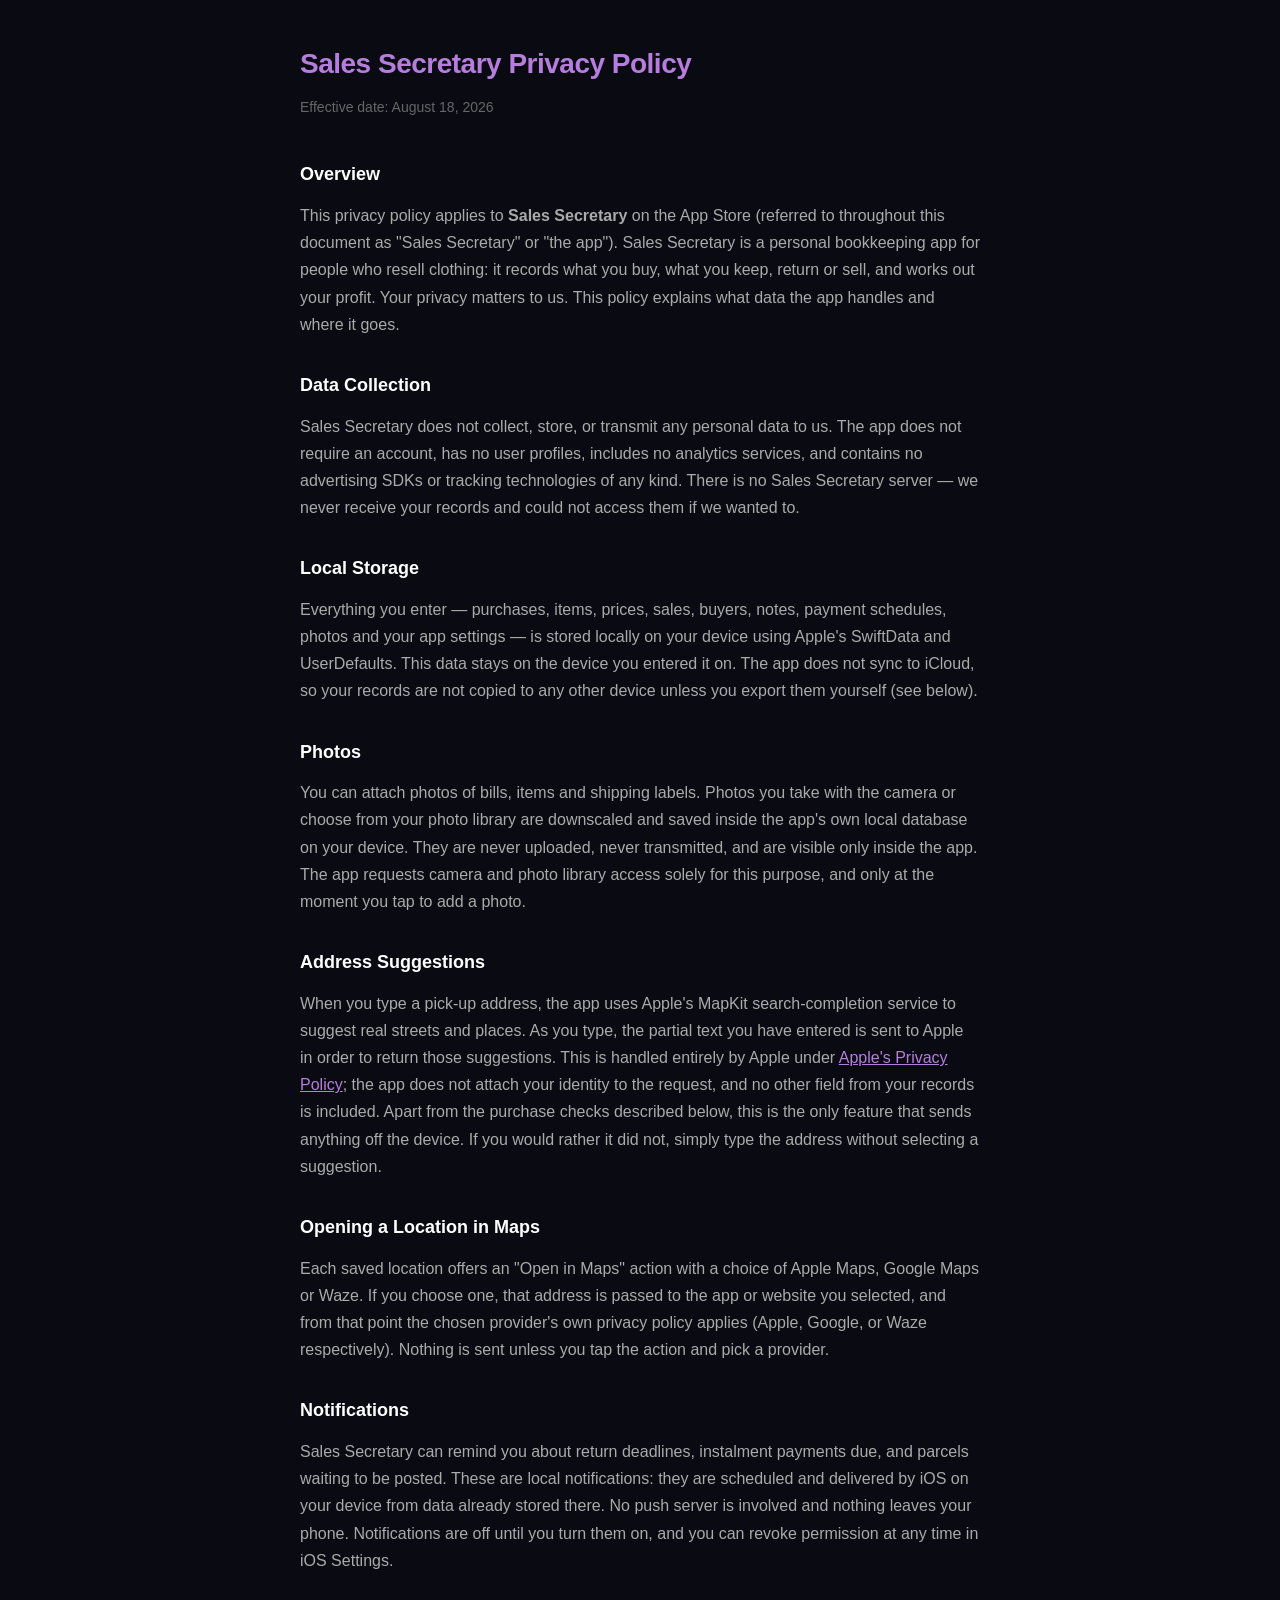
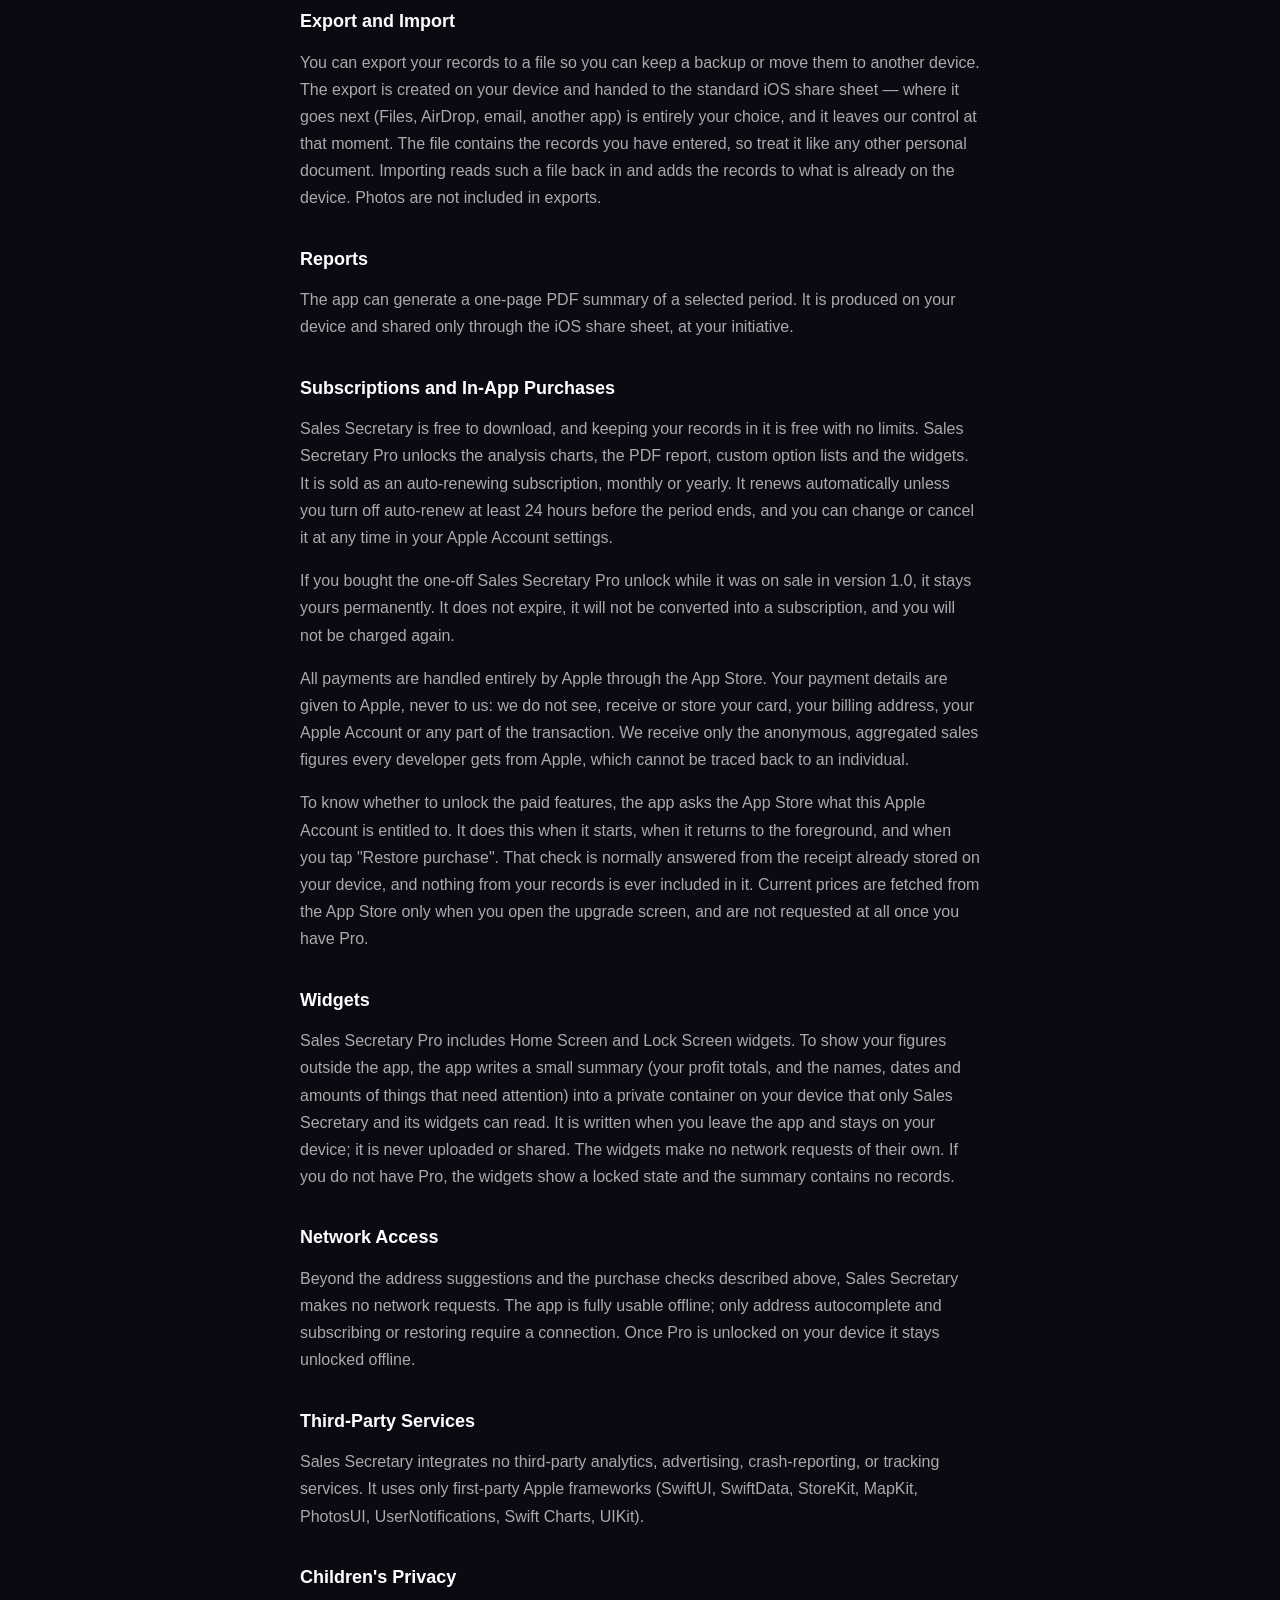
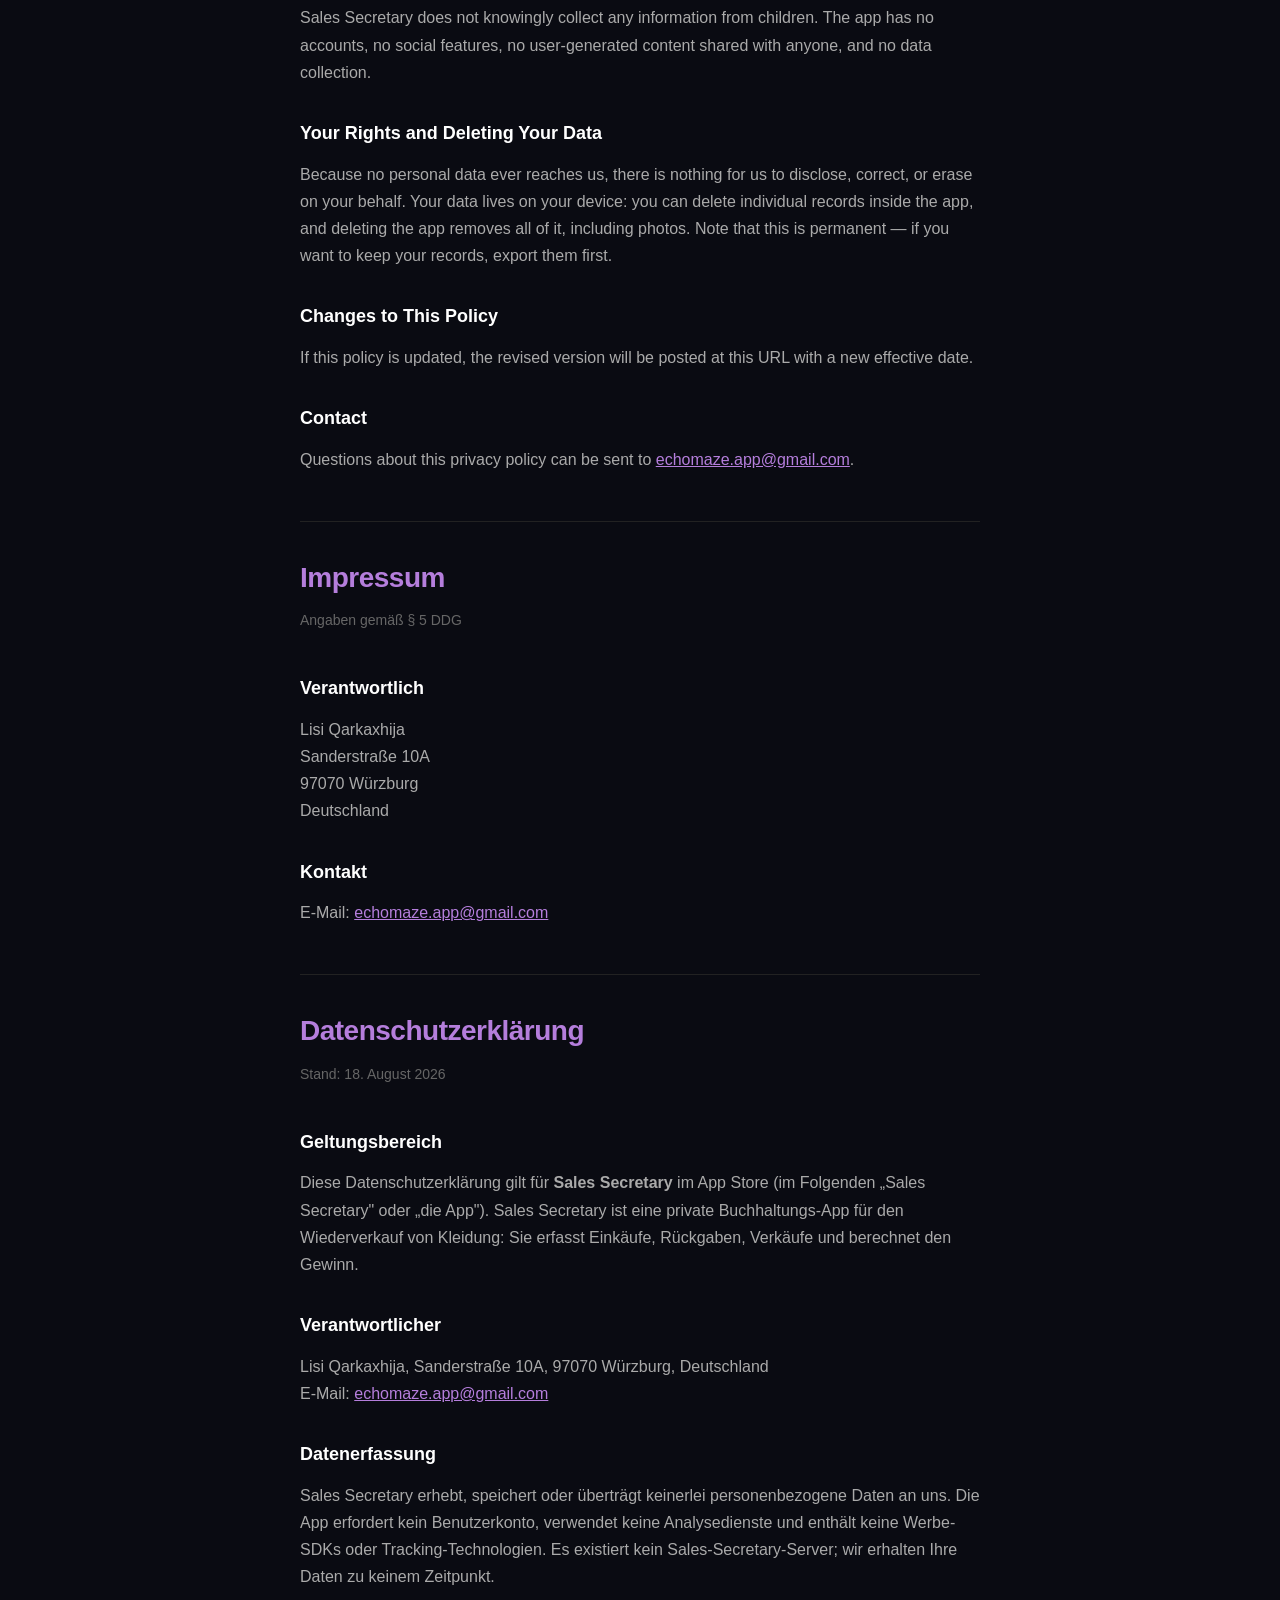
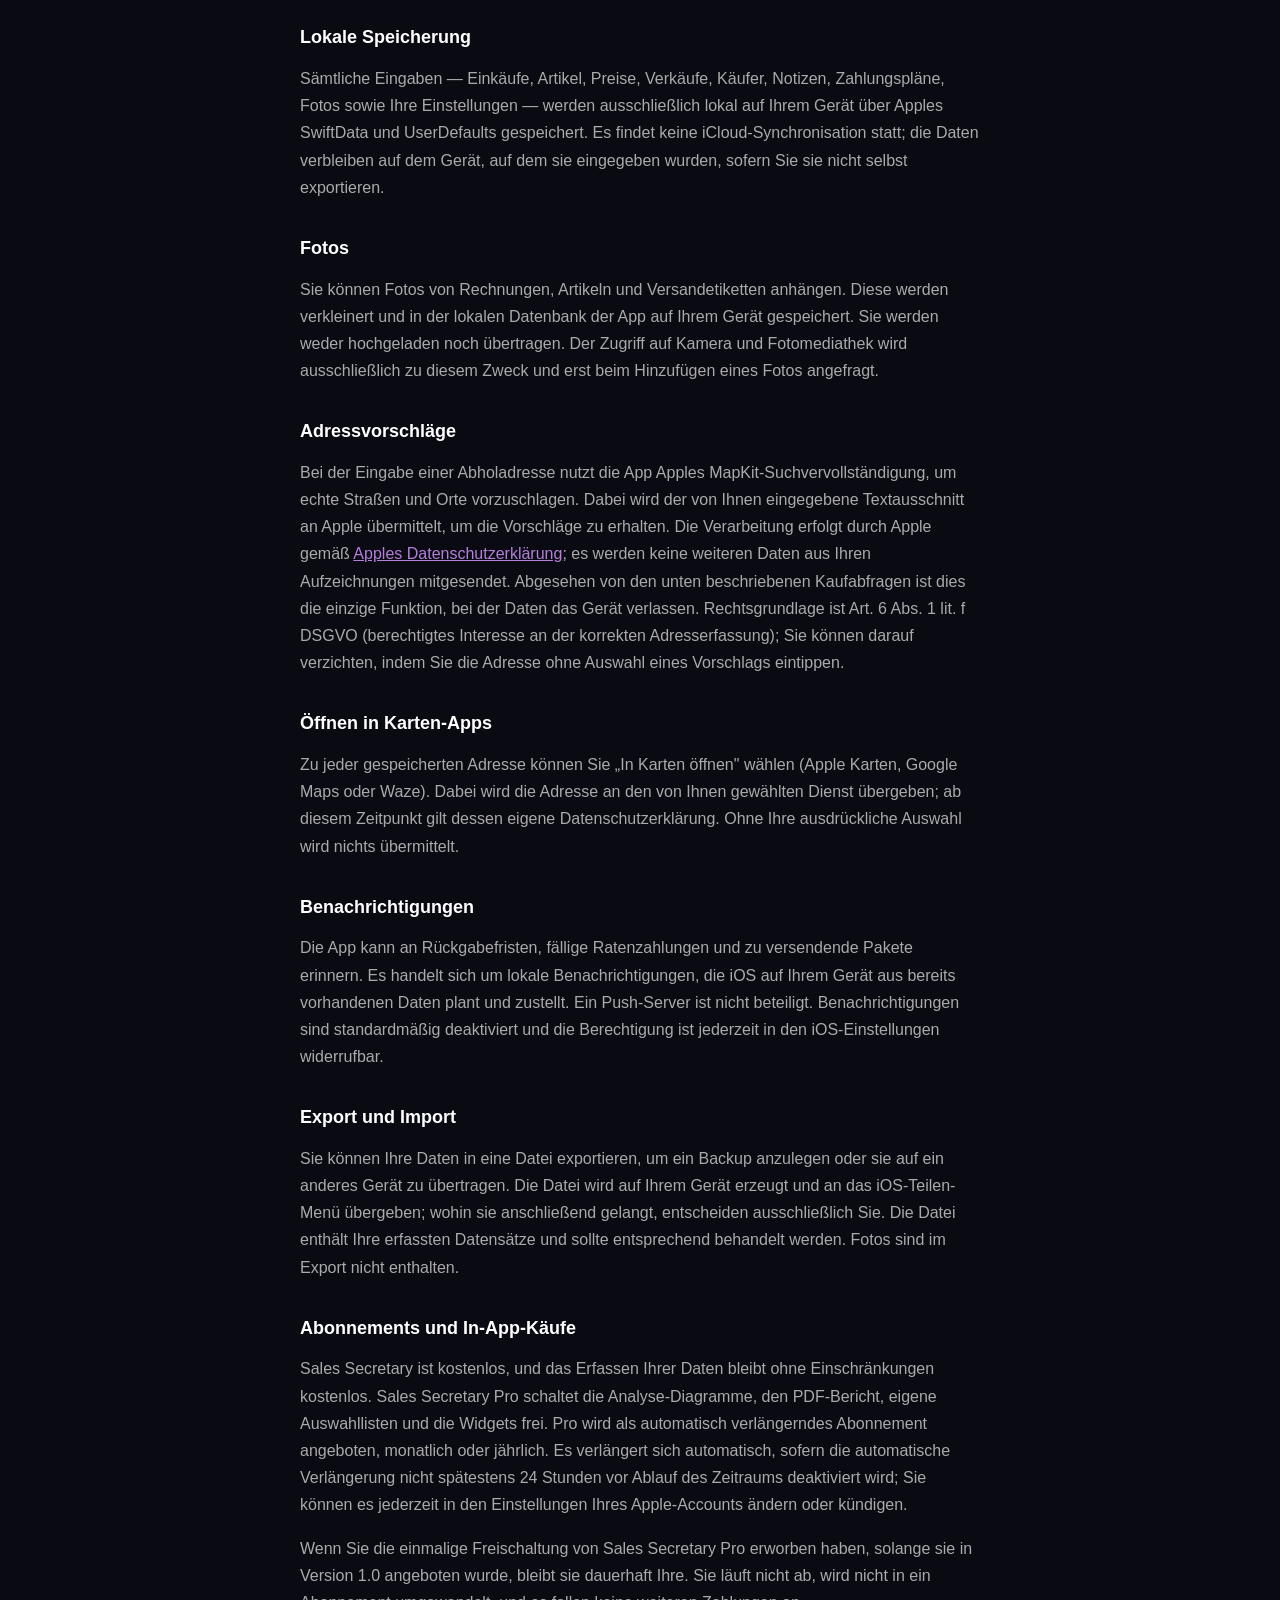
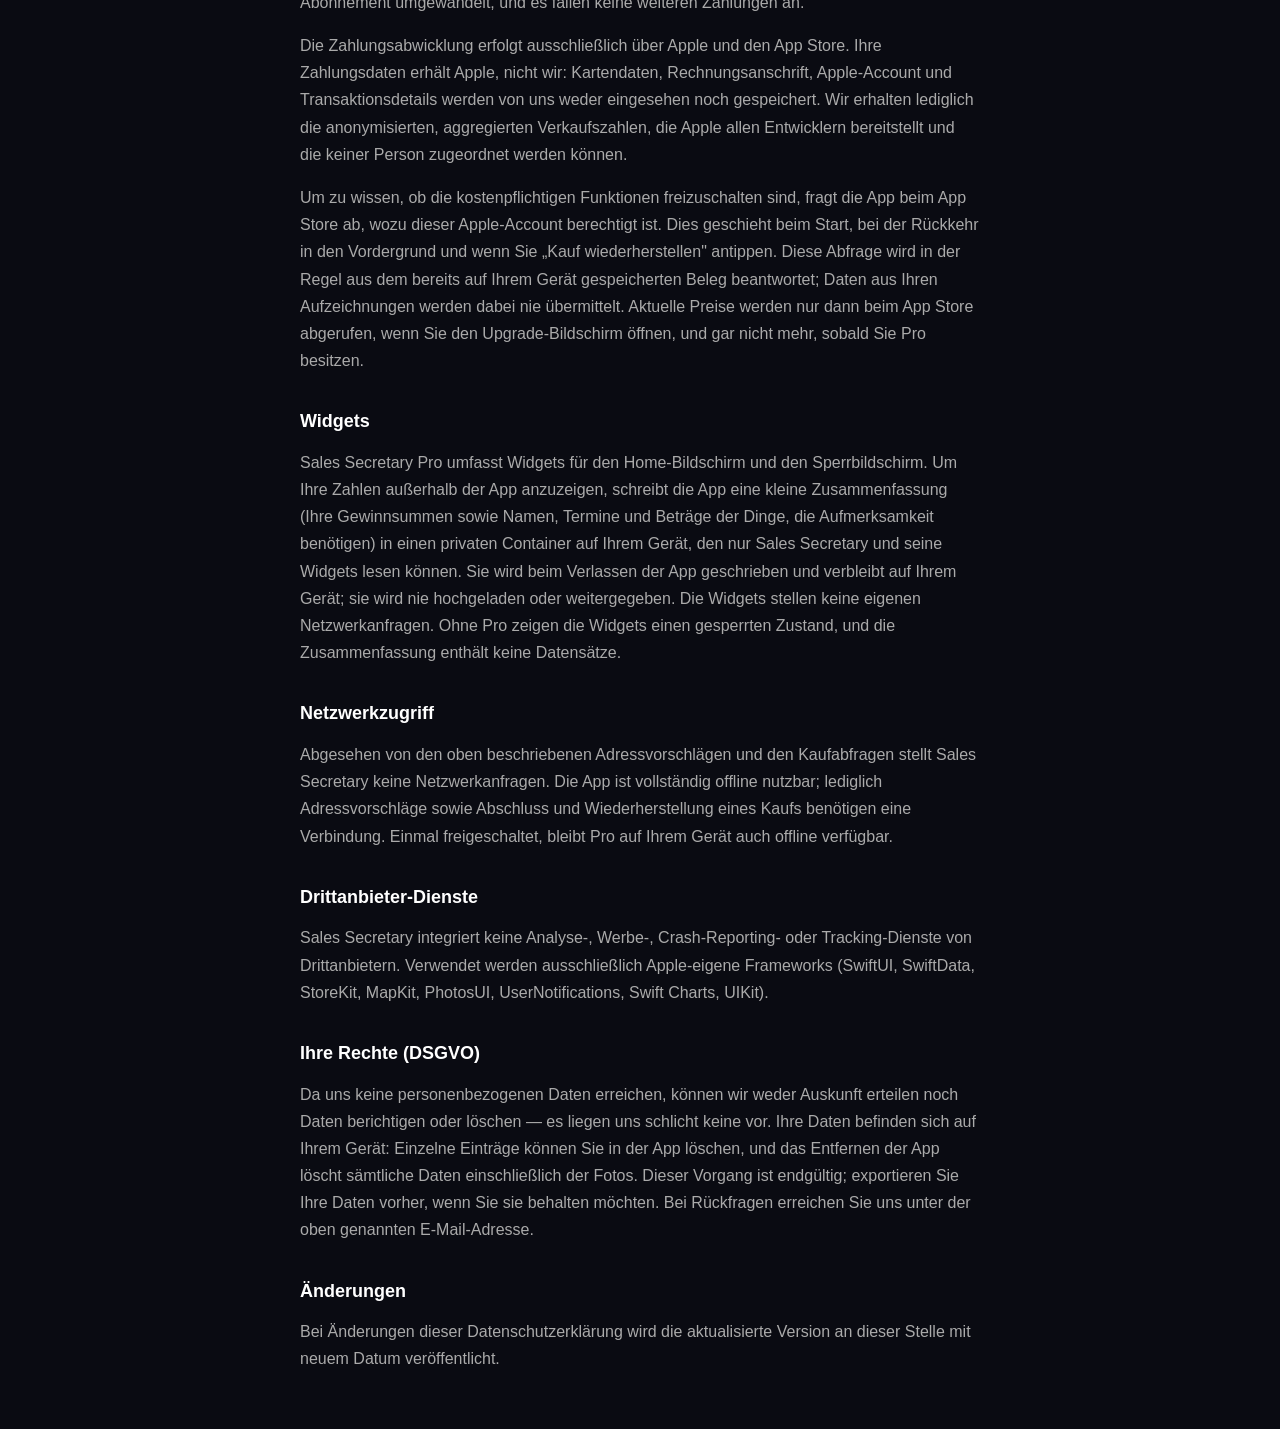
==== commit ad4a5ca6: "Update subscription details and add widgets section" ====
--- a/index.html
+++ b/index.html
@@ -79,10 +79,13 @@
         <p>The app can generate a one-page PDF summary of a selected period. It is produced on your device and shared only through the iOS share sheet, at your initiative.</p>
 
         <h2>Subscriptions and In-App Purchases</h2>
-<p>Sales Secretary is free to download, and keeping your records in it is free with no limits. Sales Secretary Pro unlocks the analysis charts, the PDF report and custom option lists. It is sold as an auto-renewing subscription, monthly or yearly. It renews automatically unless you turn off auto-renew at least 24 hours before the period ends, and you can change or cancel it at any time in your Apple Account settings.</p>
+<p>Sales Secretary is free to download, and keeping your records in it is free with no limits. Sales Secretary Pro unlocks the analysis charts, the PDF report, custom option lists and the widgets. It is sold as an auto-renewing subscription, monthly or yearly. It renews automatically unless you turn off auto-renew at least 24 hours before the period ends, and you can change or cancel it at any time in your Apple Account settings.</p>
 <p>If you bought the one-off Sales Secretary Pro unlock while it was on sale in version 1.0, it stays yours permanently. It does not expire, it will not be converted into a subscription, and you will not be charged again.</p>
 <p>All payments are handled entirely by Apple through the App Store. Your payment details are given to Apple, never to us: we do not see, receive or store your card, your billing address, your Apple Account or any part of the transaction. We receive only the anonymous, aggregated sales figures every developer gets from Apple, which cannot be traced back to an individual.</p>
 <p>To know whether to unlock the paid features, the app asks the App Store what this Apple Account is entitled to. It does this when it starts, when it returns to the foreground, and when you tap "Restore purchase". That check is normally answered from the receipt already stored on your device, and nothing from your records is ever included in it. Current prices are fetched from the App Store only when you open the upgrade screen, and are not requested at all once you have Pro.</p>
+
+<h2>Widgets</h2>
+<p>Sales Secretary Pro includes Home Screen and Lock Screen widgets. To show your figures outside the app, the app writes a small summary (your profit totals, and the names, dates and amounts of things that need attention) into a private container on your device that only Sales Secretary and its widgets can read. It is written when you leave the app and stays on your device; it is never uploaded or shared. The widgets make no network requests of their own. If you do not have Pro, the widgets show a locked state and the summary contains no records.</p>
 
 <h2>Network Access</h2>
         <p>Beyond the address suggestions and the purchase checks described above, Sales Secretary makes no network requests. The app is fully usable offline; only address autocomplete and subscribing or restoring require a connection. Once Pro is unlocked on your device it stays unlocked offline.</p>
@@ -150,10 +153,13 @@
         <p>Sie können Ihre Daten in eine Datei exportieren, um ein Backup anzulegen oder sie auf ein anderes Gerät zu übertragen. Die Datei wird auf Ihrem Gerät erzeugt und an das iOS-Teilen-Menü übergeben; wohin sie anschließend gelangt, entscheiden ausschließlich Sie. Die Datei enthält Ihre erfassten Datensätze und sollte entsprechend behandelt werden. Fotos sind im Export nicht enthalten.</p>
 
         <h2>Abonnements und In-App-Käufe</h2>
-<p>Sales Secretary ist kostenlos, und das Erfassen Ihrer Daten bleibt ohne Einschränkungen kostenlos. Sales Secretary Pro schaltet die Analyse-Diagramme, den PDF-Bericht und eigene Auswahllisten frei. Pro wird als automatisch verlängerndes Abonnement angeboten, monatlich oder jährlich. Es verlängert sich automatisch, sofern die automatische Verlängerung nicht spätestens 24 Stunden vor Ablauf des Zeitraums deaktiviert wird; Sie können es jederzeit in den Einstellungen Ihres Apple-Accounts ändern oder kündigen.</p>
+<p>Sales Secretary ist kostenlos, und das Erfassen Ihrer Daten bleibt ohne Einschränkungen kostenlos. Sales Secretary Pro schaltet die Analyse-Diagramme, den PDF-Bericht, eigene Auswahllisten und die Widgets frei. Pro wird als automatisch verlängerndes Abonnement angeboten, monatlich oder jährlich. Es verlängert sich automatisch, sofern die automatische Verlängerung nicht spätestens 24 Stunden vor Ablauf des Zeitraums deaktiviert wird; Sie können es jederzeit in den Einstellungen Ihres Apple-Accounts ändern oder kündigen.</p>
 <p>Wenn Sie die einmalige Freischaltung von Sales Secretary Pro erworben haben, solange sie in Version 1.0 angeboten wurde, bleibt sie dauerhaft Ihre. Sie läuft nicht ab, wird nicht in ein Abonnement umgewandelt, und es fallen keine weiteren Zahlungen an.</p>
 <p>Die Zahlungsabwicklung erfolgt ausschließlich über Apple und den App Store. Ihre Zahlungsdaten erhält Apple, nicht wir: Kartendaten, Rechnungsanschrift, Apple-Account und Transaktionsdetails werden von uns weder eingesehen noch gespeichert. Wir erhalten lediglich die anonymisierten, aggregierten Verkaufszahlen, die Apple allen Entwicklern bereitstellt und die keiner Person zugeordnet werden können.</p>
 <p>Um zu wissen, ob die kostenpflichtigen Funktionen freizuschalten sind, fragt die App beim App Store ab, wozu dieser Apple-Account berechtigt ist. Dies geschieht beim Start, bei der Rückkehr in den Vordergrund und wenn Sie „Kauf wiederherstellen" antippen. Diese Abfrage wird in der Regel aus dem bereits auf Ihrem Gerät gespeicherten Beleg beantwortet; Daten aus Ihren Aufzeichnungen werden dabei nie übermittelt. Aktuelle Preise werden nur dann beim App Store abgerufen, wenn Sie den Upgrade-Bildschirm öffnen, und gar nicht mehr, sobald Sie Pro besitzen.</p>
+
+<h2>Widgets</h2>
+<p>Sales Secretary Pro umfasst Widgets für den Home-Bildschirm und den Sperrbildschirm. Um Ihre Zahlen außerhalb der App anzuzeigen, schreibt die App eine kleine Zusammenfassung (Ihre Gewinnsummen sowie Namen, Termine und Beträge der Dinge, die Aufmerksamkeit benötigen) in einen privaten Container auf Ihrem Gerät, den nur Sales Secretary und seine Widgets lesen können. Sie wird beim Verlassen der App geschrieben und verbleibt auf Ihrem Gerät; sie wird nie hochgeladen oder weitergegeben. Die Widgets stellen keine eigenen Netzwerkanfragen. Ohne Pro zeigen die Widgets einen gesperrten Zustand, und die Zusammenfassung enthält keine Datensätze.</p>
 
 <h2>Netzwerkzugriff</h2>
         <p>Abgesehen von den oben beschriebenen Adressvorschlägen und den Kaufabfragen stellt Sales Secretary keine Netzwerkanfragen. Die App ist vollständig offline nutzbar; lediglich Adressvorschläge sowie Abschluss und Wiederherstellung eines Kaufs benötigen eine Verbindung. Einmal freigeschaltet, bleibt Pro auf Ihrem Gerät auch offline verfügbar.</p>
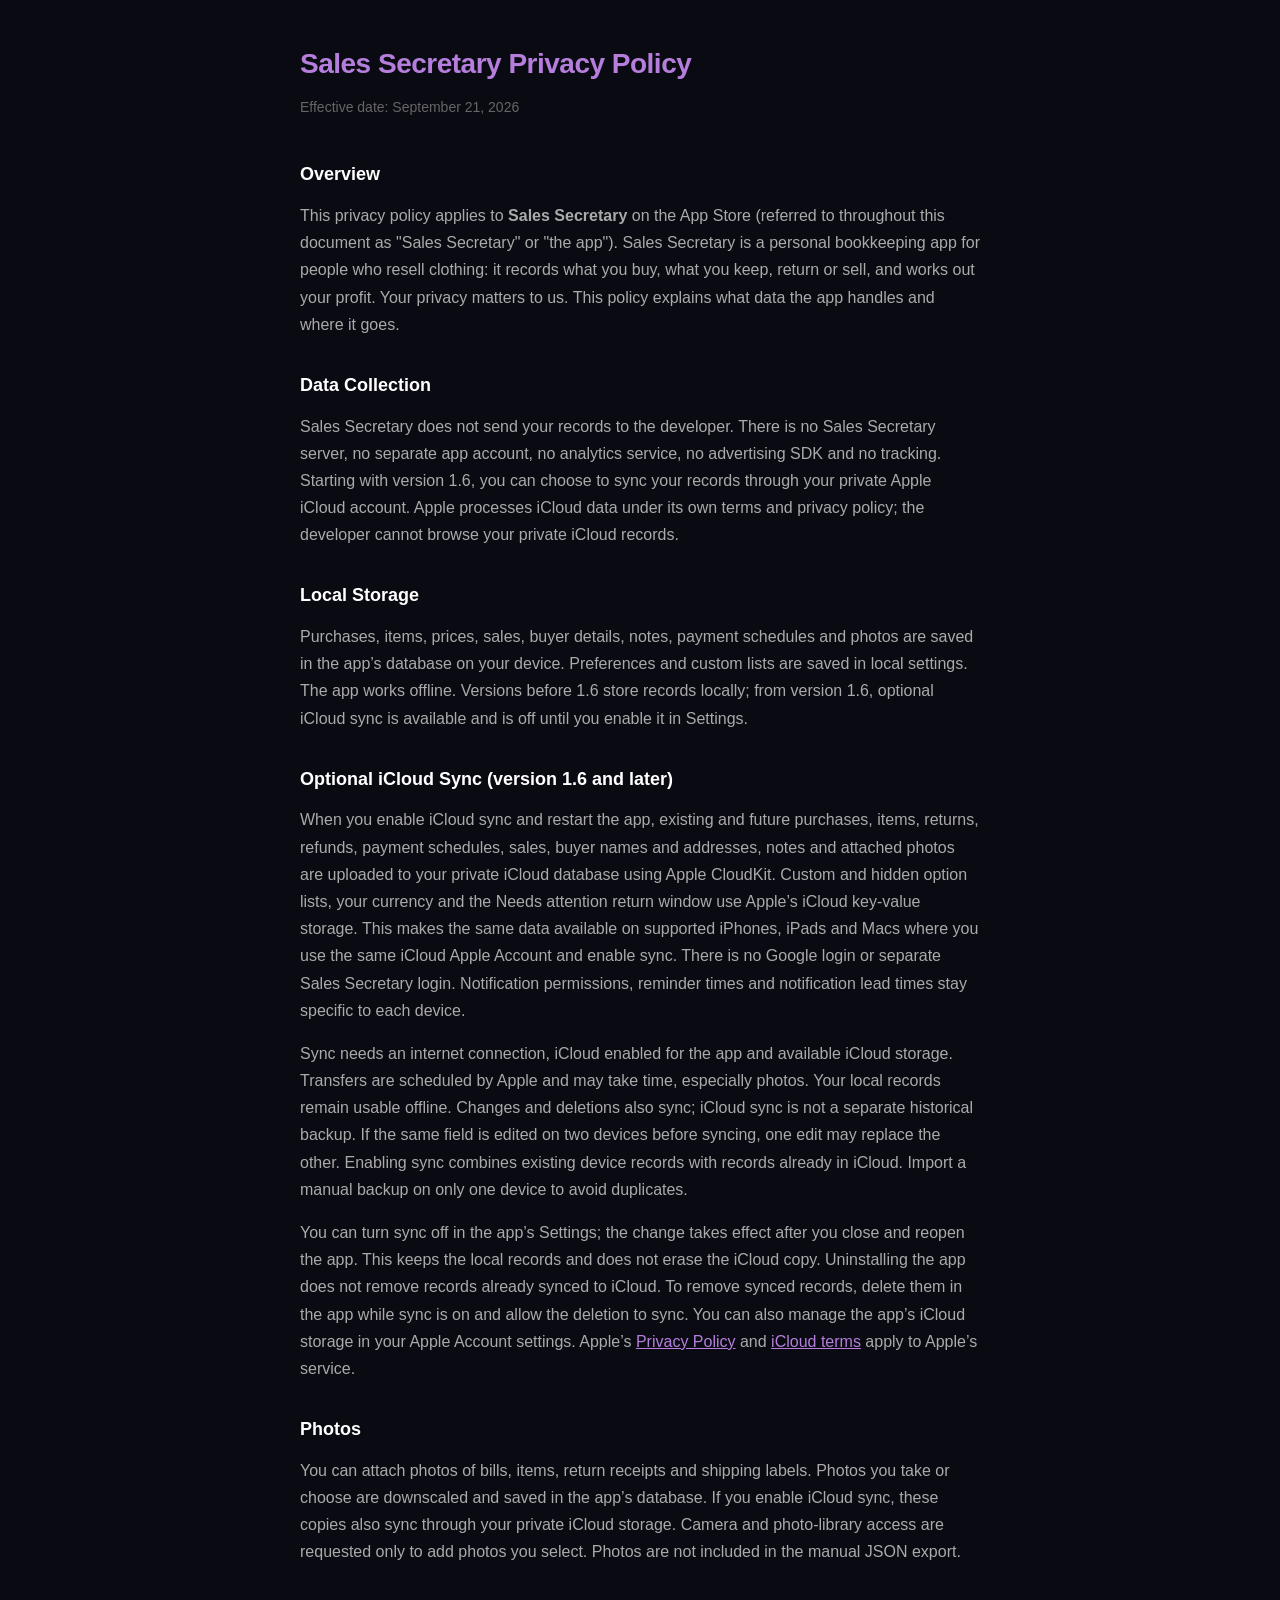
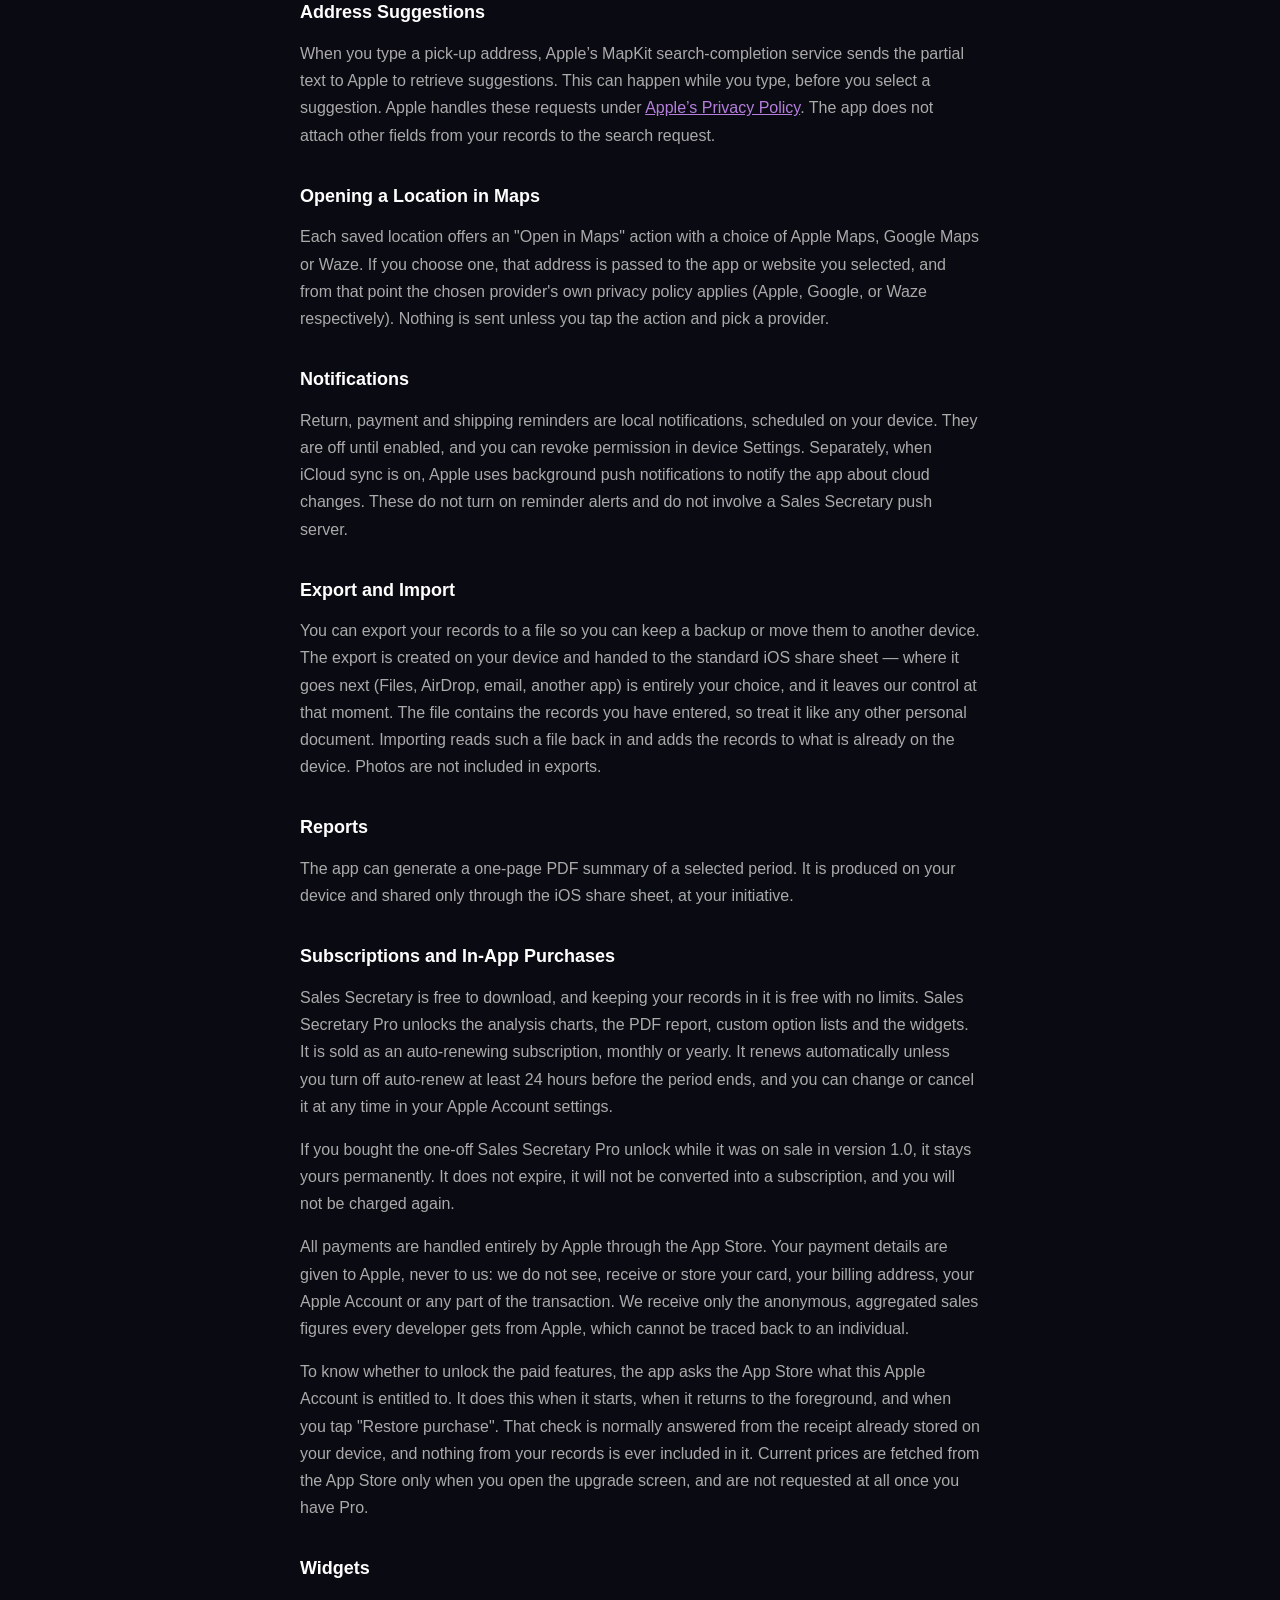
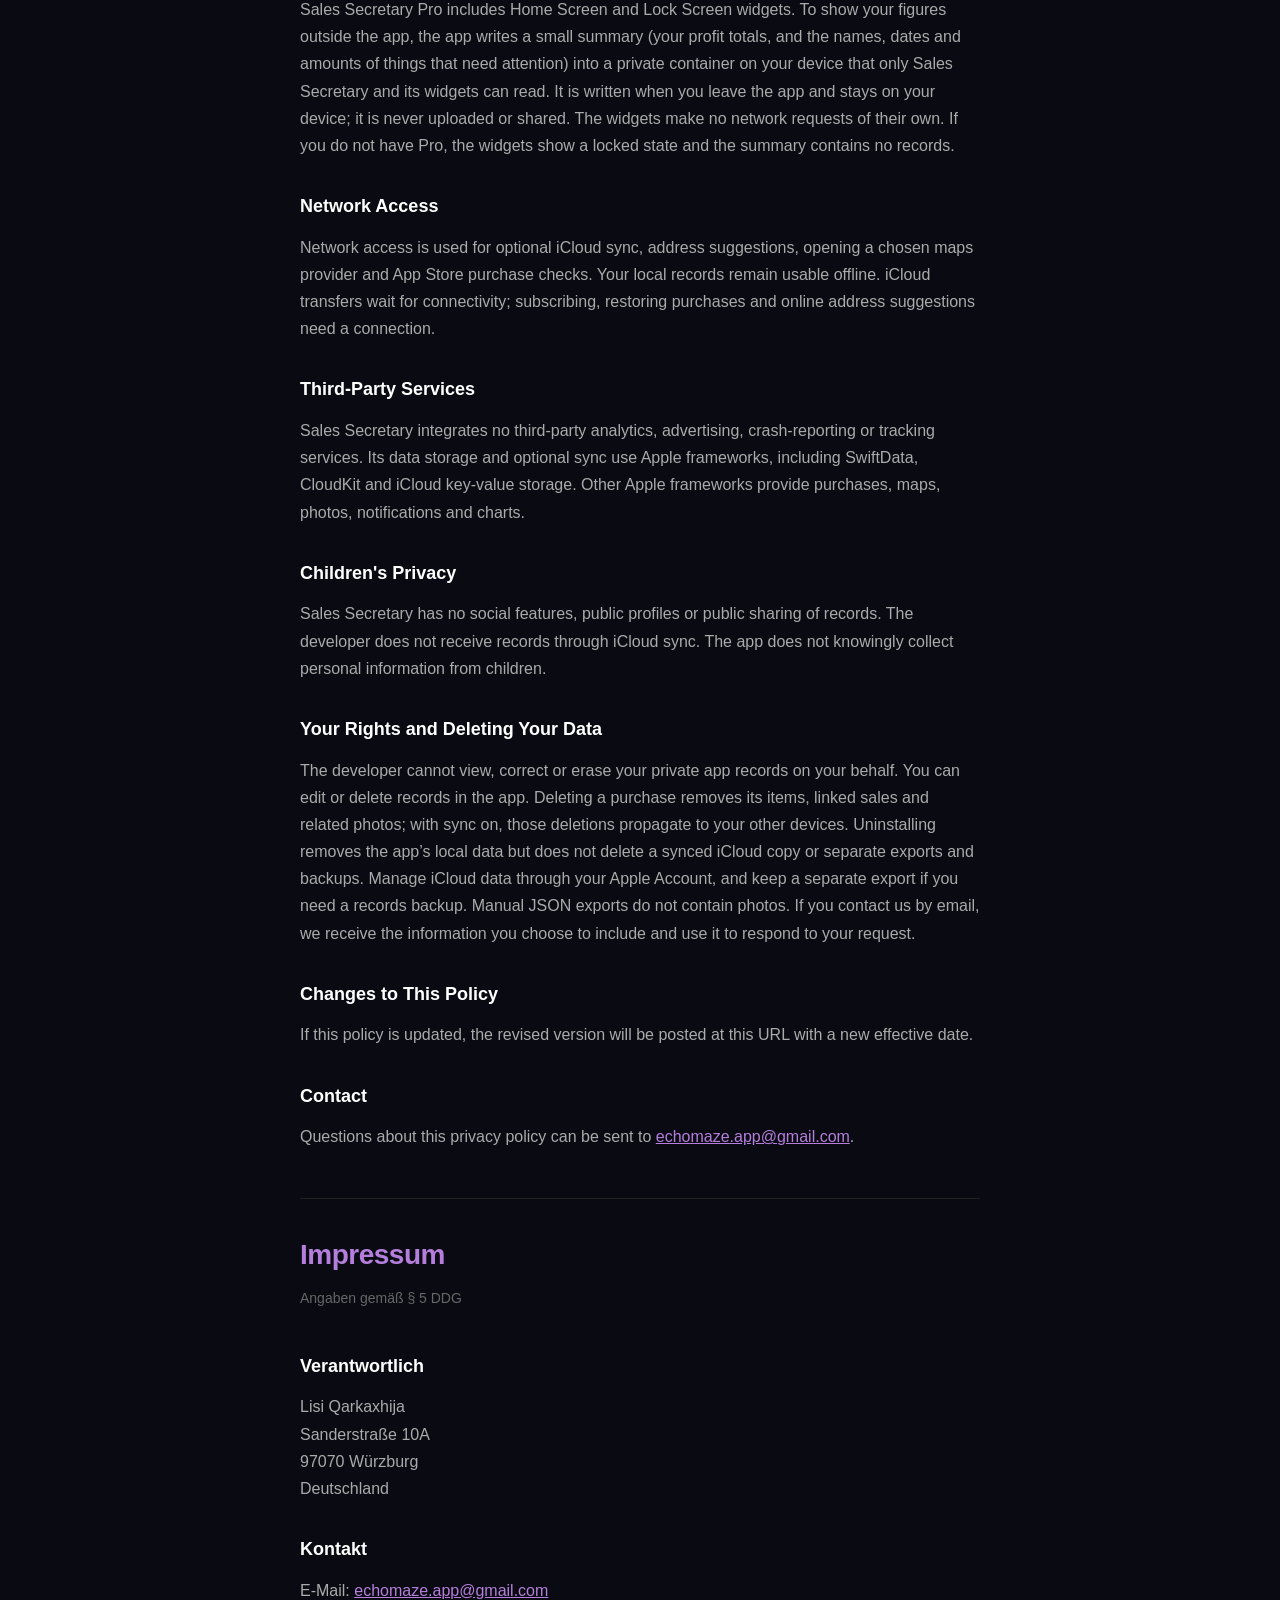
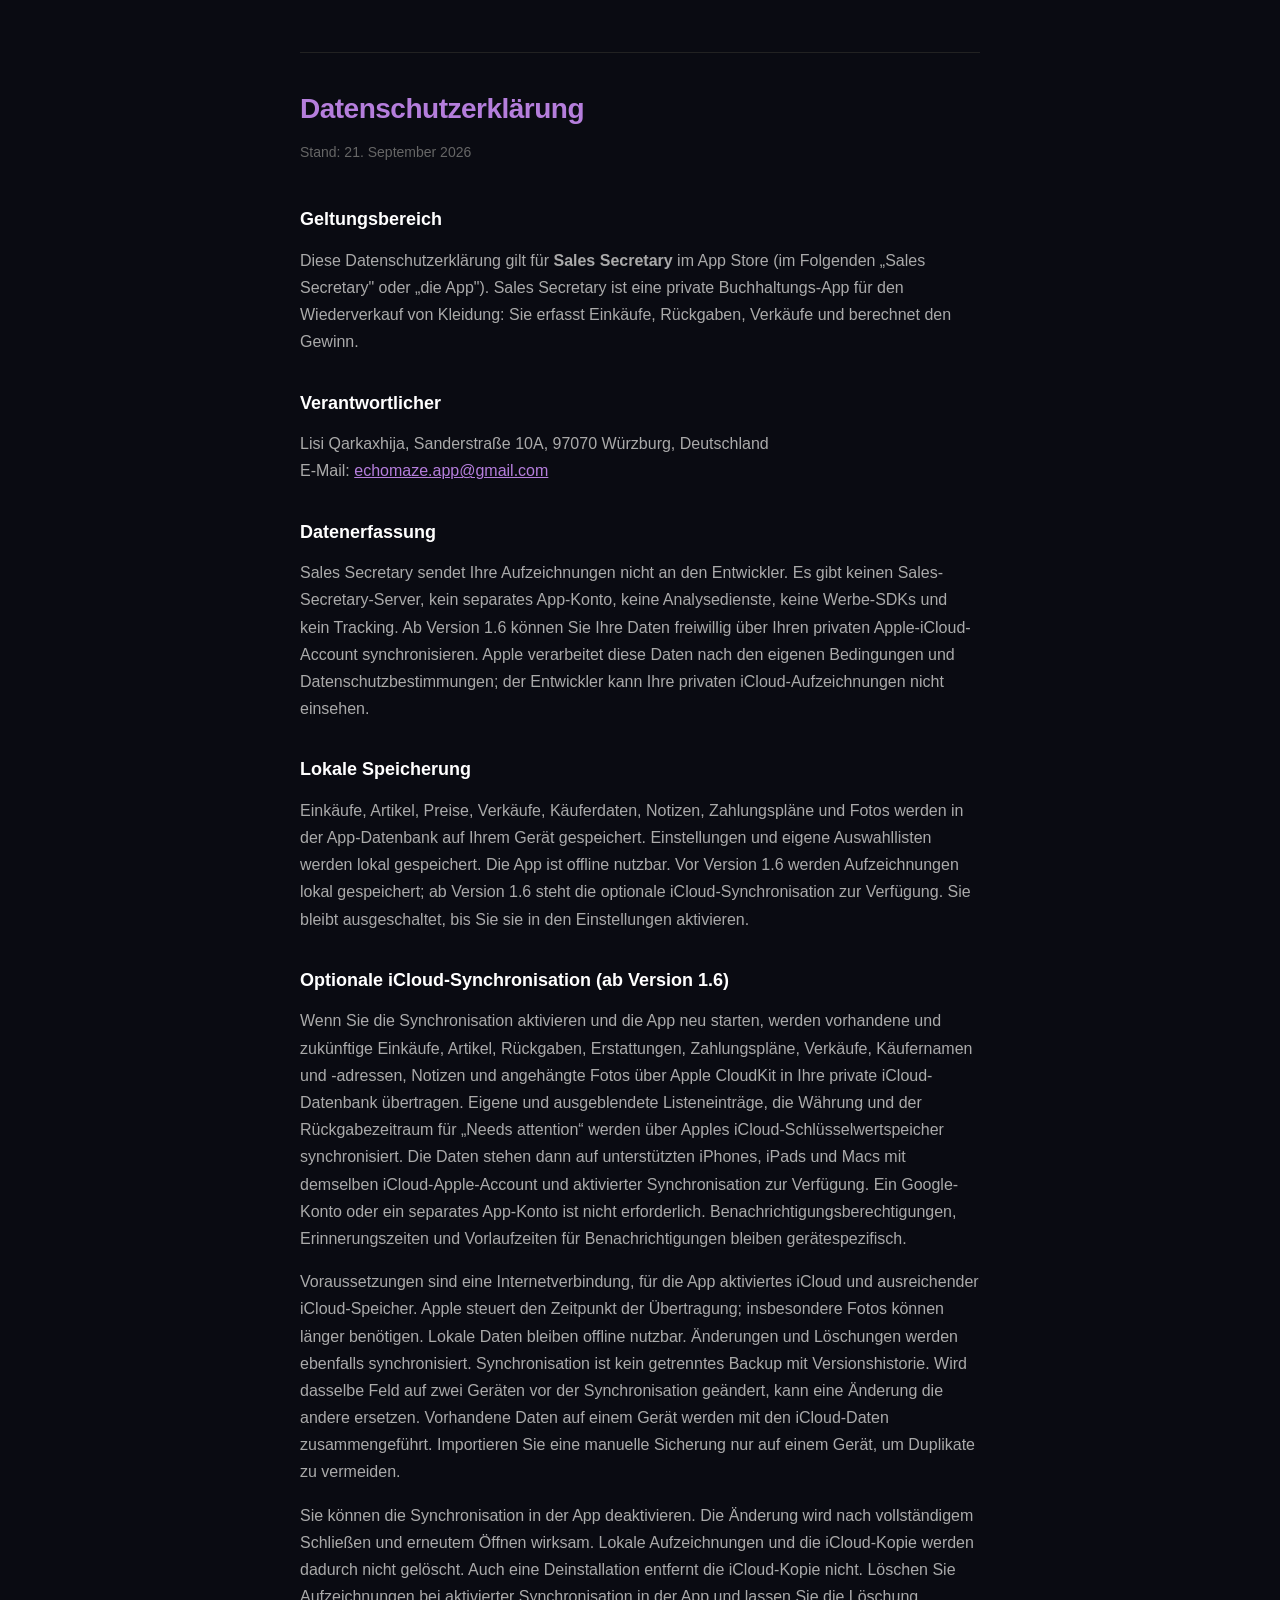
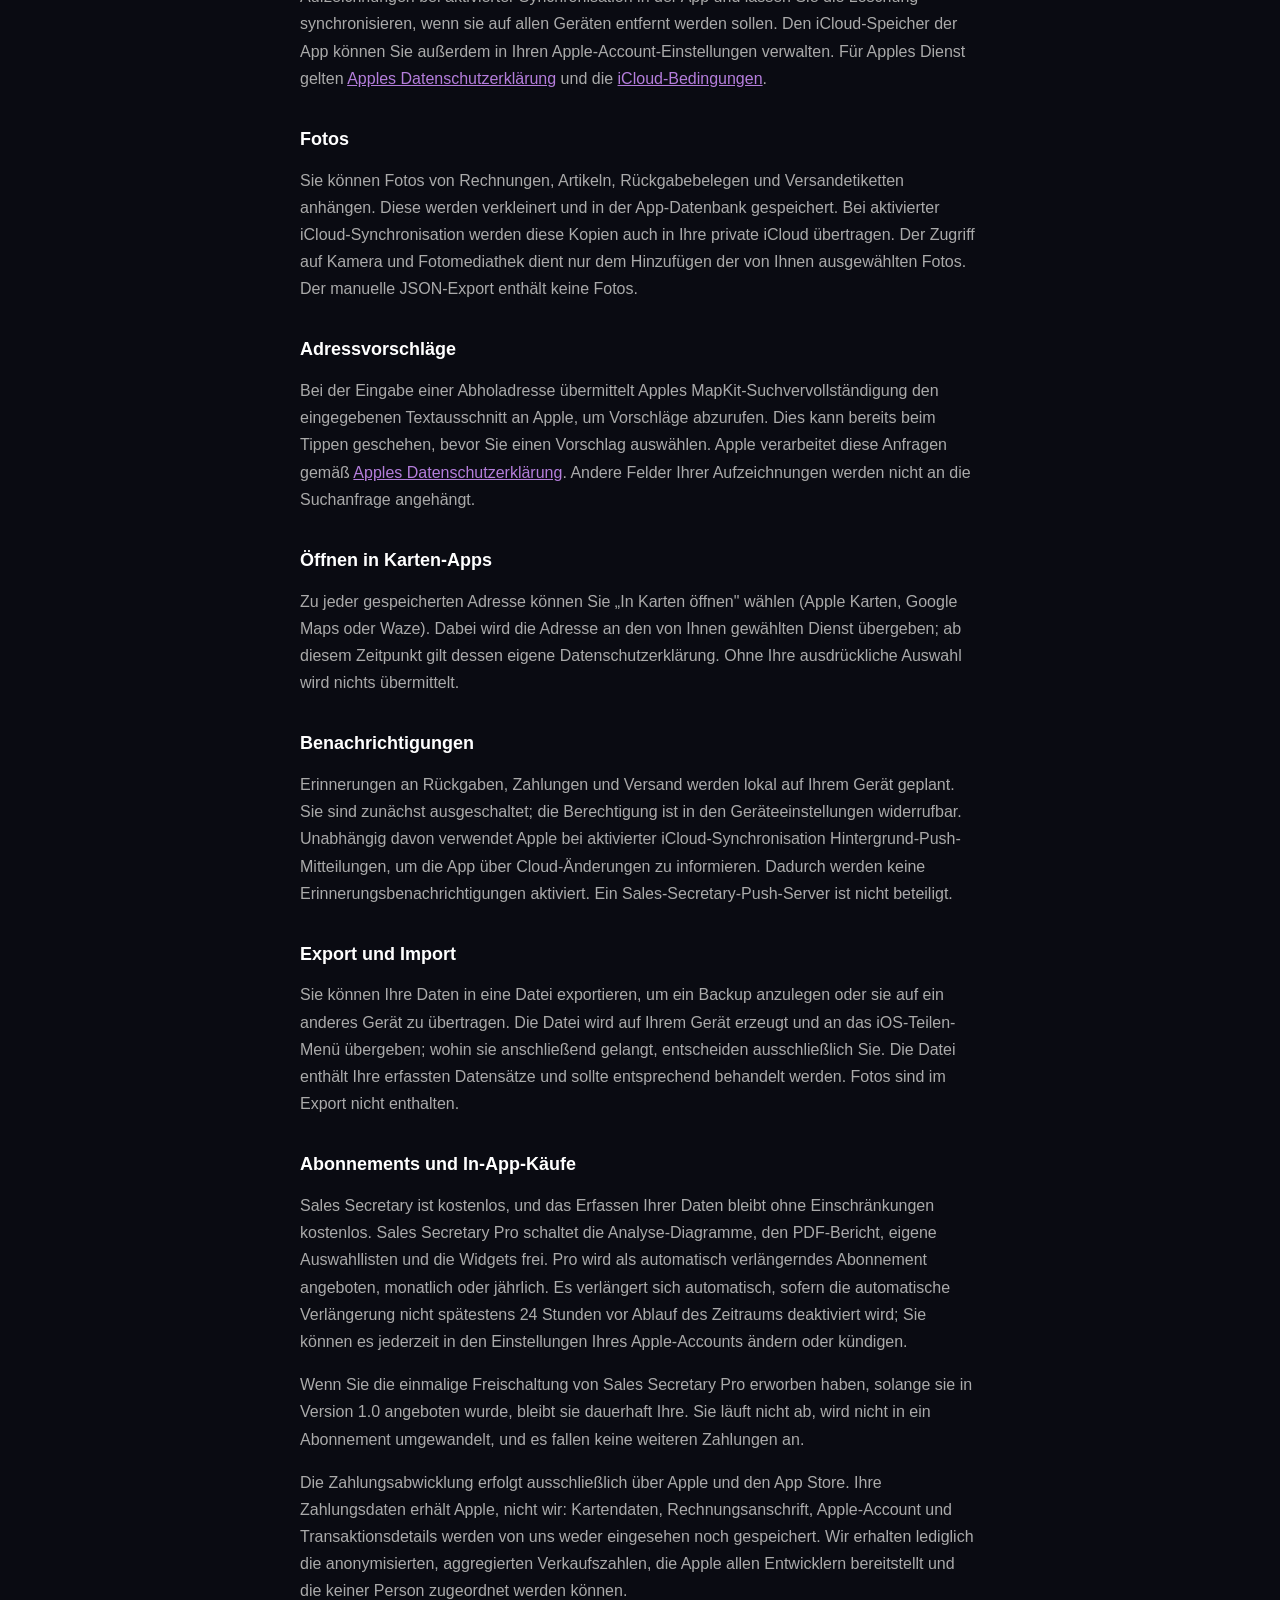
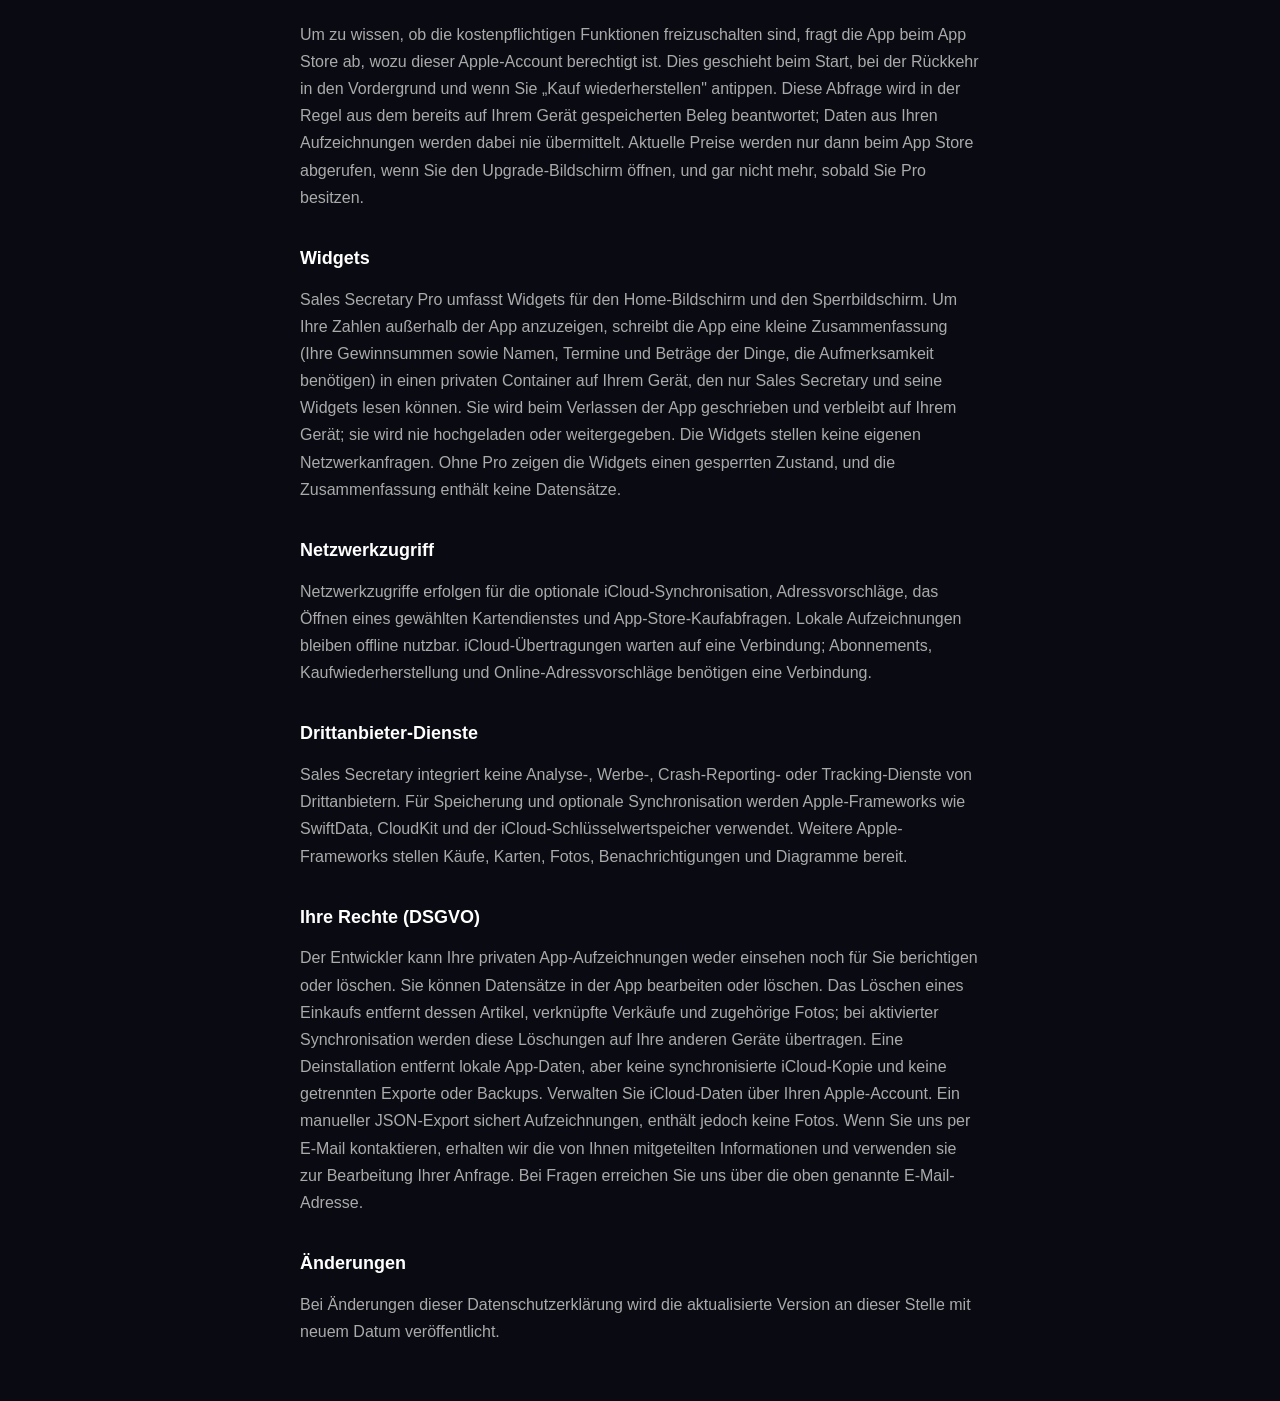
==== commit a2310fdd: "Document optional private iCloud sync from Sales Secretary 1.6" ====
--- a/index.html
+++ b/index.html
@@ -49,28 +49,33 @@
 <body>
     <div class="container">
         <h1>Sales Secretary Privacy Policy</h1>
-        <p class="date">Effective date: August 18, 2026</p>
+        <p class="date">Effective date: September 21, 2026</p>
 
         <h2>Overview</h2>
         <p>This privacy policy applies to <strong>Sales Secretary</strong> on the App Store (referred to throughout this document as "Sales Secretary" or "the app"). Sales Secretary is a personal bookkeeping app for people who resell clothing: it records what you buy, what you keep, return or sell, and works out your profit. Your privacy matters to us. This policy explains what data the app handles and where it goes.</p>
 
         <h2>Data Collection</h2>
-        <p>Sales Secretary does not collect, store, or transmit any personal data to us. The app does not require an account, has no user profiles, includes no analytics services, and contains no advertising SDKs or tracking technologies of any kind. There is no Sales Secretary server — we never receive your records and could not access them if we wanted to.</p>
+        <p>Sales Secretary does not send your records to the developer. There is no Sales Secretary server, no separate app account, no analytics service, no advertising SDK and no tracking. Starting with version 1.6, you can choose to sync your records through your private Apple iCloud account. Apple processes iCloud data under its own terms and privacy policy; the developer cannot browse your private iCloud records.</p>
 
         <h2>Local Storage</h2>
-        <p>Everything you enter — purchases, items, prices, sales, buyers, notes, payment schedules, photos and your app settings — is stored locally on your device using Apple's SwiftData and UserDefaults. This data stays on the device you entered it on. The app does not sync to iCloud, so your records are not copied to any other device unless you export them yourself (see below).</p>
+        <p>Purchases, items, prices, sales, buyer details, notes, payment schedules and photos are saved in the app’s database on your device. Preferences and custom lists are saved in local settings. The app works offline. Versions before 1.6 store records locally; from version 1.6, optional iCloud sync is available and is off until you enable it in Settings.</p>
+
+        <h2>Optional iCloud Sync (version 1.6 and later)</h2>
+        <p>When you enable iCloud sync and restart the app, existing and future purchases, items, returns, refunds, payment schedules, sales, buyer names and addresses, notes and attached photos are uploaded to your private iCloud database using Apple CloudKit. Custom and hidden option lists, your currency and the Needs attention return window use Apple’s iCloud key-value storage. This makes the same data available on supported iPhones, iPads and Macs where you use the same iCloud Apple Account and enable sync. There is no Google login or separate Sales Secretary login. Notification permissions, reminder times and notification lead times stay specific to each device.</p>
+        <p>Sync needs an internet connection, iCloud enabled for the app and available iCloud storage. Transfers are scheduled by Apple and may take time, especially photos. Your local records remain usable offline. Changes and deletions also sync; iCloud sync is not a separate historical backup. If the same field is edited on two devices before syncing, one edit may replace the other. Enabling sync combines existing device records with records already in iCloud. Import a manual backup on only one device to avoid duplicates.</p>
+        <p>You can turn sync off in the app’s Settings; the change takes effect after you close and reopen the app. This keeps the local records and does not erase the iCloud copy. Uninstalling the app does not remove records already synced to iCloud. To remove synced records, delete them in the app while sync is on and allow the deletion to sync. You can also manage the app’s iCloud storage in your Apple Account settings. Apple’s <a href="https://www.apple.com/legal/privacy/">Privacy Policy</a> and <a href="https://www.apple.com/legal/internet-services/icloud/">iCloud terms</a> apply to Apple’s service.</p>
 
         <h2>Photos</h2>
-        <p>You can attach photos of bills, items and shipping labels. Photos you take with the camera or choose from your photo library are downscaled and saved inside the app's own local database on your device. They are never uploaded, never transmitted, and are visible only inside the app. The app requests camera and photo library access solely for this purpose, and only at the moment you tap to add a photo.</p>
+        <p>You can attach photos of bills, items, return receipts and shipping labels. Photos you take or choose are downscaled and saved in the app’s database. If you enable iCloud sync, these copies also sync through your private iCloud storage. Camera and photo-library access are requested only to add photos you select. Photos are not included in the manual JSON export.</p>
 
         <h2>Address Suggestions</h2>
-        <p>When you type a pick-up address, the app uses Apple's MapKit search-completion service to suggest real streets and places. As you type, the partial text you have entered is sent to Apple in order to return those suggestions. This is handled entirely by Apple under <a href="https://www.apple.com/legal/privacy/">Apple's Privacy Policy</a>; the app does not attach your identity to the request, and no other field from your records is included. Apart from the purchase checks described below, this is the only feature that sends anything off the device. If you would rather it did not, simply type the address without selecting a suggestion.</p>
+        <p>When you type a pick-up address, Apple’s MapKit search-completion service sends the partial text to Apple to retrieve suggestions. This can happen while you type, before you select a suggestion. Apple handles these requests under <a href="https://www.apple.com/legal/privacy/">Apple’s Privacy Policy</a>. The app does not attach other fields from your records to the search request.</p>
 
         <h2>Opening a Location in Maps</h2>
         <p>Each saved location offers an "Open in Maps" action with a choice of Apple Maps, Google Maps or Waze. If you choose one, that address is passed to the app or website you selected, and from that point the chosen provider's own privacy policy applies (Apple, Google, or Waze respectively). Nothing is sent unless you tap the action and pick a provider.</p>
 
         <h2>Notifications</h2>
-        <p>Sales Secretary can remind you about return deadlines, instalment payments due, and parcels waiting to be posted. These are local notifications: they are scheduled and delivered by iOS on your device from data already stored there. No push server is involved and nothing leaves your phone. Notifications are off until you turn them on, and you can revoke permission at any time in iOS Settings.</p>
+        <p>Return, payment and shipping reminders are local notifications, scheduled on your device. They are off until enabled, and you can revoke permission in device Settings. Separately, when iCloud sync is on, Apple uses background push notifications to notify the app about cloud changes. These do not turn on reminder alerts and do not involve a Sales Secretary push server.</p>
 
         <h2>Export and Import</h2>
         <p>You can export your records to a file so you can keep a backup or move them to another device. The export is created on your device and handed to the standard iOS share sheet — where it goes next (Files, AirDrop, email, another app) is entirely your choice, and it leaves our control at that moment. The file contains the records you have entered, so treat it like any other personal document. Importing reads such a file back in and adds the records to what is already on the device. Photos are not included in exports.</p>
@@ -88,16 +93,16 @@
 <p>Sales Secretary Pro includes Home Screen and Lock Screen widgets. To show your figures outside the app, the app writes a small summary (your profit totals, and the names, dates and amounts of things that need attention) into a private container on your device that only Sales Secretary and its widgets can read. It is written when you leave the app and stays on your device; it is never uploaded or shared. The widgets make no network requests of their own. If you do not have Pro, the widgets show a locked state and the summary contains no records.</p>
 
 <h2>Network Access</h2>
-        <p>Beyond the address suggestions and the purchase checks described above, Sales Secretary makes no network requests. The app is fully usable offline; only address autocomplete and subscribing or restoring require a connection. Once Pro is unlocked on your device it stays unlocked offline.</p>
+        <p>Network access is used for optional iCloud sync, address suggestions, opening a chosen maps provider and App Store purchase checks. Your local records remain usable offline. iCloud transfers wait for connectivity; subscribing, restoring purchases and online address suggestions need a connection.</p>
 
         <h2>Third-Party Services</h2>
-        <p>Sales Secretary integrates no third-party analytics, advertising, crash-reporting, or tracking services. It uses only first-party Apple frameworks (SwiftUI, SwiftData, StoreKit, MapKit, PhotosUI, UserNotifications, Swift Charts, UIKit).</p>
+        <p>Sales Secretary integrates no third-party analytics, advertising, crash-reporting or tracking services. Its data storage and optional sync use Apple frameworks, including SwiftData, CloudKit and iCloud key-value storage. Other Apple frameworks provide purchases, maps, photos, notifications and charts.</p>
 
         <h2>Children's Privacy</h2>
-        <p>Sales Secretary does not knowingly collect any information from children. The app has no accounts, no social features, no user-generated content shared with anyone, and no data collection.</p>
+        <p>Sales Secretary has no social features, public profiles or public sharing of records. The developer does not receive records through iCloud sync. The app does not knowingly collect personal information from children.</p>
 
         <h2>Your Rights and Deleting Your Data</h2>
-        <p>Because no personal data ever reaches us, there is nothing for us to disclose, correct, or erase on your behalf. Your data lives on your device: you can delete individual records inside the app, and deleting the app removes all of it, including photos. Note that this is permanent — if you want to keep your records, export them first.</p>
+        <p>The developer cannot view, correct or erase your private app records on your behalf. You can edit or delete records in the app. Deleting a purchase removes its items, linked sales and related photos; with sync on, those deletions propagate to your other devices. Uninstalling removes the app’s local data but does not delete a synced iCloud copy or separate exports and backups. Manage iCloud data through your Apple Account, and keep a separate export if you need a records backup. Manual JSON exports do not contain photos. If you contact us by email, we receive the information you choose to include and use it to respond to your request.</p>
 
         <h2>Changes to This Policy</h2>
         <p>If this policy is updated, the revised version will be posted at this URL with a new effective date.</p>
@@ -122,7 +127,7 @@
         <hr>
 
         <h1>Datenschutzerklärung</h1>
-        <p class="date">Stand: 18. August 2026</p>
+        <p class="date">Stand: 21. September 2026</p>
 
         <h2>Geltungsbereich</h2>
         <p>Diese Datenschutzerklärung gilt für <strong>Sales Secretary</strong> im App Store (im Folgenden „Sales Secretary" oder „die App"). Sales Secretary ist eine private Buchhaltungs-App für den Wiederverkauf von Kleidung: Sie erfasst Einkäufe, Rückgaben, Verkäufe und berechnet den Gewinn.</p>
@@ -132,22 +137,27 @@
         E-Mail: <a href="mailto:echomaze.app@gmail.com">echomaze.app@gmail.com</a></p>
 
         <h2>Datenerfassung</h2>
-        <p>Sales Secretary erhebt, speichert oder überträgt keinerlei personenbezogene Daten an uns. Die App erfordert kein Benutzerkonto, verwendet keine Analysedienste und enthält keine Werbe-SDKs oder Tracking-Technologien. Es existiert kein Sales-Secretary-Server; wir erhalten Ihre Daten zu keinem Zeitpunkt.</p>
+        <p>Sales Secretary sendet Ihre Aufzeichnungen nicht an den Entwickler. Es gibt keinen Sales-Secretary-Server, kein separates App-Konto, keine Analysedienste, keine Werbe-SDKs und kein Tracking. Ab Version 1.6 können Sie Ihre Daten freiwillig über Ihren privaten Apple-iCloud-Account synchronisieren. Apple verarbeitet diese Daten nach den eigenen Bedingungen und Datenschutzbestimmungen; der Entwickler kann Ihre privaten iCloud-Aufzeichnungen nicht einsehen.</p>
 
         <h2>Lokale Speicherung</h2>
-        <p>Sämtliche Eingaben — Einkäufe, Artikel, Preise, Verkäufe, Käufer, Notizen, Zahlungspläne, Fotos sowie Ihre Einstellungen — werden ausschließlich lokal auf Ihrem Gerät über Apples SwiftData und UserDefaults gespeichert. Es findet keine iCloud-Synchronisation statt; die Daten verbleiben auf dem Gerät, auf dem sie eingegeben wurden, sofern Sie sie nicht selbst exportieren.</p>
+        <p>Einkäufe, Artikel, Preise, Verkäufe, Käuferdaten, Notizen, Zahlungspläne und Fotos werden in der App-Datenbank auf Ihrem Gerät gespeichert. Einstellungen und eigene Auswahllisten werden lokal gespeichert. Die App ist offline nutzbar. Vor Version 1.6 werden Aufzeichnungen lokal gespeichert; ab Version 1.6 steht die optionale iCloud-Synchronisation zur Verfügung. Sie bleibt ausgeschaltet, bis Sie sie in den Einstellungen aktivieren.</p>
+
+        <h2>Optionale iCloud-Synchronisation (ab Version 1.6)</h2>
+        <p>Wenn Sie die Synchronisation aktivieren und die App neu starten, werden vorhandene und zukünftige Einkäufe, Artikel, Rückgaben, Erstattungen, Zahlungspläne, Verkäufe, Käufernamen und -adressen, Notizen und angehängte Fotos über Apple CloudKit in Ihre private iCloud-Datenbank übertragen. Eigene und ausgeblendete Listeneinträge, die Währung und der Rückgabezeitraum für „Needs attention“ werden über Apples iCloud-Schlüsselwertspeicher synchronisiert. Die Daten stehen dann auf unterstützten iPhones, iPads und Macs mit demselben iCloud-Apple-Account und aktivierter Synchronisation zur Verfügung. Ein Google-Konto oder ein separates App-Konto ist nicht erforderlich. Benachrichtigungsberechtigungen, Erinnerungszeiten und Vorlaufzeiten für Benachrichtigungen bleiben gerätespezifisch.</p>
+        <p>Voraussetzungen sind eine Internetverbindung, für die App aktiviertes iCloud und ausreichender iCloud-Speicher. Apple steuert den Zeitpunkt der Übertragung; insbesondere Fotos können länger benötigen. Lokale Daten bleiben offline nutzbar. Änderungen und Löschungen werden ebenfalls synchronisiert. Synchronisation ist kein getrenntes Backup mit Versionshistorie. Wird dasselbe Feld auf zwei Geräten vor der Synchronisation geändert, kann eine Änderung die andere ersetzen. Vorhandene Daten auf einem Gerät werden mit den iCloud-Daten zusammengeführt. Importieren Sie eine manuelle Sicherung nur auf einem Gerät, um Duplikate zu vermeiden.</p>
+        <p>Sie können die Synchronisation in der App deaktivieren. Die Änderung wird nach vollständigem Schließen und erneutem Öffnen wirksam. Lokale Aufzeichnungen und die iCloud-Kopie werden dadurch nicht gelöscht. Auch eine Deinstallation entfernt die iCloud-Kopie nicht. Löschen Sie Aufzeichnungen bei aktivierter Synchronisation in der App und lassen Sie die Löschung synchronisieren, wenn sie auf allen Geräten entfernt werden sollen. Den iCloud-Speicher der App können Sie außerdem in Ihren Apple-Account-Einstellungen verwalten. Für Apples Dienst gelten <a href="https://www.apple.com/legal/privacy/">Apples Datenschutzerklärung</a> und die <a href="https://www.apple.com/legal/internet-services/icloud/">iCloud-Bedingungen</a>.</p>
 
         <h2>Fotos</h2>
-        <p>Sie können Fotos von Rechnungen, Artikeln und Versandetiketten anhängen. Diese werden verkleinert und in der lokalen Datenbank der App auf Ihrem Gerät gespeichert. Sie werden weder hochgeladen noch übertragen. Der Zugriff auf Kamera und Fotomediathek wird ausschließlich zu diesem Zweck und erst beim Hinzufügen eines Fotos angefragt.</p>
+        <p>Sie können Fotos von Rechnungen, Artikeln, Rückgabebelegen und Versandetiketten anhängen. Diese werden verkleinert und in der App-Datenbank gespeichert. Bei aktivierter iCloud-Synchronisation werden diese Kopien auch in Ihre private iCloud übertragen. Der Zugriff auf Kamera und Fotomediathek dient nur dem Hinzufügen der von Ihnen ausgewählten Fotos. Der manuelle JSON-Export enthält keine Fotos.</p>
 
         <h2>Adressvorschläge</h2>
-        <p>Bei der Eingabe einer Abholadresse nutzt die App Apples MapKit-Suchvervollständigung, um echte Straßen und Orte vorzuschlagen. Dabei wird der von Ihnen eingegebene Textausschnitt an Apple übermittelt, um die Vorschläge zu erhalten. Die Verarbeitung erfolgt durch Apple gemäß <a href="https://www.apple.com/legal/privacy/">Apples Datenschutzerklärung</a>; es werden keine weiteren Daten aus Ihren Aufzeichnungen mitgesendet. Abgesehen von den unten beschriebenen Kaufabfragen ist dies die einzige Funktion, bei der Daten das Gerät verlassen. Rechtsgrundlage ist Art. 6 Abs. 1 lit. f DSGVO (berechtigtes Interesse an der korrekten Adresserfassung); Sie können darauf verzichten, indem Sie die Adresse ohne Auswahl eines Vorschlags eintippen.</p>
+        <p>Bei der Eingabe einer Abholadresse übermittelt Apples MapKit-Suchvervollständigung den eingegebenen Textausschnitt an Apple, um Vorschläge abzurufen. Dies kann bereits beim Tippen geschehen, bevor Sie einen Vorschlag auswählen. Apple verarbeitet diese Anfragen gemäß <a href="https://www.apple.com/legal/privacy/">Apples Datenschutzerklärung</a>. Andere Felder Ihrer Aufzeichnungen werden nicht an die Suchanfrage angehängt.</p>
 
         <h2>Öffnen in Karten-Apps</h2>
         <p>Zu jeder gespeicherten Adresse können Sie „In Karten öffnen" wählen (Apple Karten, Google Maps oder Waze). Dabei wird die Adresse an den von Ihnen gewählten Dienst übergeben; ab diesem Zeitpunkt gilt dessen eigene Datenschutzerklärung. Ohne Ihre ausdrückliche Auswahl wird nichts übermittelt.</p>
 
         <h2>Benachrichtigungen</h2>
-        <p>Die App kann an Rückgabefristen, fällige Ratenzahlungen und zu versendende Pakete erinnern. Es handelt sich um lokale Benachrichtigungen, die iOS auf Ihrem Gerät aus bereits vorhandenen Daten plant und zustellt. Ein Push-Server ist nicht beteiligt. Benachrichtigungen sind standardmäßig deaktiviert und die Berechtigung ist jederzeit in den iOS-Einstellungen widerrufbar.</p>
+        <p>Erinnerungen an Rückgaben, Zahlungen und Versand werden lokal auf Ihrem Gerät geplant. Sie sind zunächst ausgeschaltet; die Berechtigung ist in den Geräteeinstellungen widerrufbar. Unabhängig davon verwendet Apple bei aktivierter iCloud-Synchronisation Hintergrund-Push-Mitteilungen, um die App über Cloud-Änderungen zu informieren. Dadurch werden keine Erinnerungsbenachrichtigungen aktiviert. Ein Sales-Secretary-Push-Server ist nicht beteiligt.</p>
 
         <h2>Export und Import</h2>
         <p>Sie können Ihre Daten in eine Datei exportieren, um ein Backup anzulegen oder sie auf ein anderes Gerät zu übertragen. Die Datei wird auf Ihrem Gerät erzeugt und an das iOS-Teilen-Menü übergeben; wohin sie anschließend gelangt, entscheiden ausschließlich Sie. Die Datei enthält Ihre erfassten Datensätze und sollte entsprechend behandelt werden. Fotos sind im Export nicht enthalten.</p>
@@ -162,13 +172,13 @@
 <p>Sales Secretary Pro umfasst Widgets für den Home-Bildschirm und den Sperrbildschirm. Um Ihre Zahlen außerhalb der App anzuzeigen, schreibt die App eine kleine Zusammenfassung (Ihre Gewinnsummen sowie Namen, Termine und Beträge der Dinge, die Aufmerksamkeit benötigen) in einen privaten Container auf Ihrem Gerät, den nur Sales Secretary und seine Widgets lesen können. Sie wird beim Verlassen der App geschrieben und verbleibt auf Ihrem Gerät; sie wird nie hochgeladen oder weitergegeben. Die Widgets stellen keine eigenen Netzwerkanfragen. Ohne Pro zeigen die Widgets einen gesperrten Zustand, und die Zusammenfassung enthält keine Datensätze.</p>
 
 <h2>Netzwerkzugriff</h2>
-        <p>Abgesehen von den oben beschriebenen Adressvorschlägen und den Kaufabfragen stellt Sales Secretary keine Netzwerkanfragen. Die App ist vollständig offline nutzbar; lediglich Adressvorschläge sowie Abschluss und Wiederherstellung eines Kaufs benötigen eine Verbindung. Einmal freigeschaltet, bleibt Pro auf Ihrem Gerät auch offline verfügbar.</p>
+        <p>Netzwerkzugriffe erfolgen für die optionale iCloud-Synchronisation, Adressvorschläge, das Öffnen eines gewählten Kartendienstes und App-Store-Kaufabfragen. Lokale Aufzeichnungen bleiben offline nutzbar. iCloud-Übertragungen warten auf eine Verbindung; Abonnements, Kaufwiederherstellung und Online-Adressvorschläge benötigen eine Verbindung.</p>
 
         <h2>Drittanbieter-Dienste</h2>
-        <p>Sales Secretary integriert keine Analyse-, Werbe-, Crash-Reporting- oder Tracking-Dienste von Drittanbietern. Verwendet werden ausschließlich Apple-eigene Frameworks (SwiftUI, SwiftData, StoreKit, MapKit, PhotosUI, UserNotifications, Swift Charts, UIKit).</p>
+        <p>Sales Secretary integriert keine Analyse-, Werbe-, Crash-Reporting- oder Tracking-Dienste von Drittanbietern. Für Speicherung und optionale Synchronisation werden Apple-Frameworks wie SwiftData, CloudKit und der iCloud-Schlüsselwertspeicher verwendet. Weitere Apple-Frameworks stellen Käufe, Karten, Fotos, Benachrichtigungen und Diagramme bereit.</p>
 
         <h2>Ihre Rechte (DSGVO)</h2>
-        <p>Da uns keine personenbezogenen Daten erreichen, können wir weder Auskunft erteilen noch Daten berichtigen oder löschen — es liegen uns schlicht keine vor. Ihre Daten befinden sich auf Ihrem Gerät: Einzelne Einträge können Sie in der App löschen, und das Entfernen der App löscht sämtliche Daten einschließlich der Fotos. Dieser Vorgang ist endgültig; exportieren Sie Ihre Daten vorher, wenn Sie sie behalten möchten. Bei Rückfragen erreichen Sie uns unter der oben genannten E-Mail-Adresse.</p>
+        <p>Der Entwickler kann Ihre privaten App-Aufzeichnungen weder einsehen noch für Sie berichtigen oder löschen. Sie können Datensätze in der App bearbeiten oder löschen. Das Löschen eines Einkaufs entfernt dessen Artikel, verknüpfte Verkäufe und zugehörige Fotos; bei aktivierter Synchronisation werden diese Löschungen auf Ihre anderen Geräte übertragen. Eine Deinstallation entfernt lokale App-Daten, aber keine synchronisierte iCloud-Kopie und keine getrennten Exporte oder Backups. Verwalten Sie iCloud-Daten über Ihren Apple-Account. Ein manueller JSON-Export sichert Aufzeichnungen, enthält jedoch keine Fotos. Wenn Sie uns per E-Mail kontaktieren, erhalten wir die von Ihnen mitgeteilten Informationen und verwenden sie zur Bearbeitung Ihrer Anfrage. Bei Fragen erreichen Sie uns über die oben genannte E-Mail-Adresse.</p>
 
         <h2>Änderungen</h2>
         <p>Bei Änderungen dieser Datenschutzerklärung wird die aktualisierte Version an dieser Stelle mit neuem Datum veröffentlicht.</p>
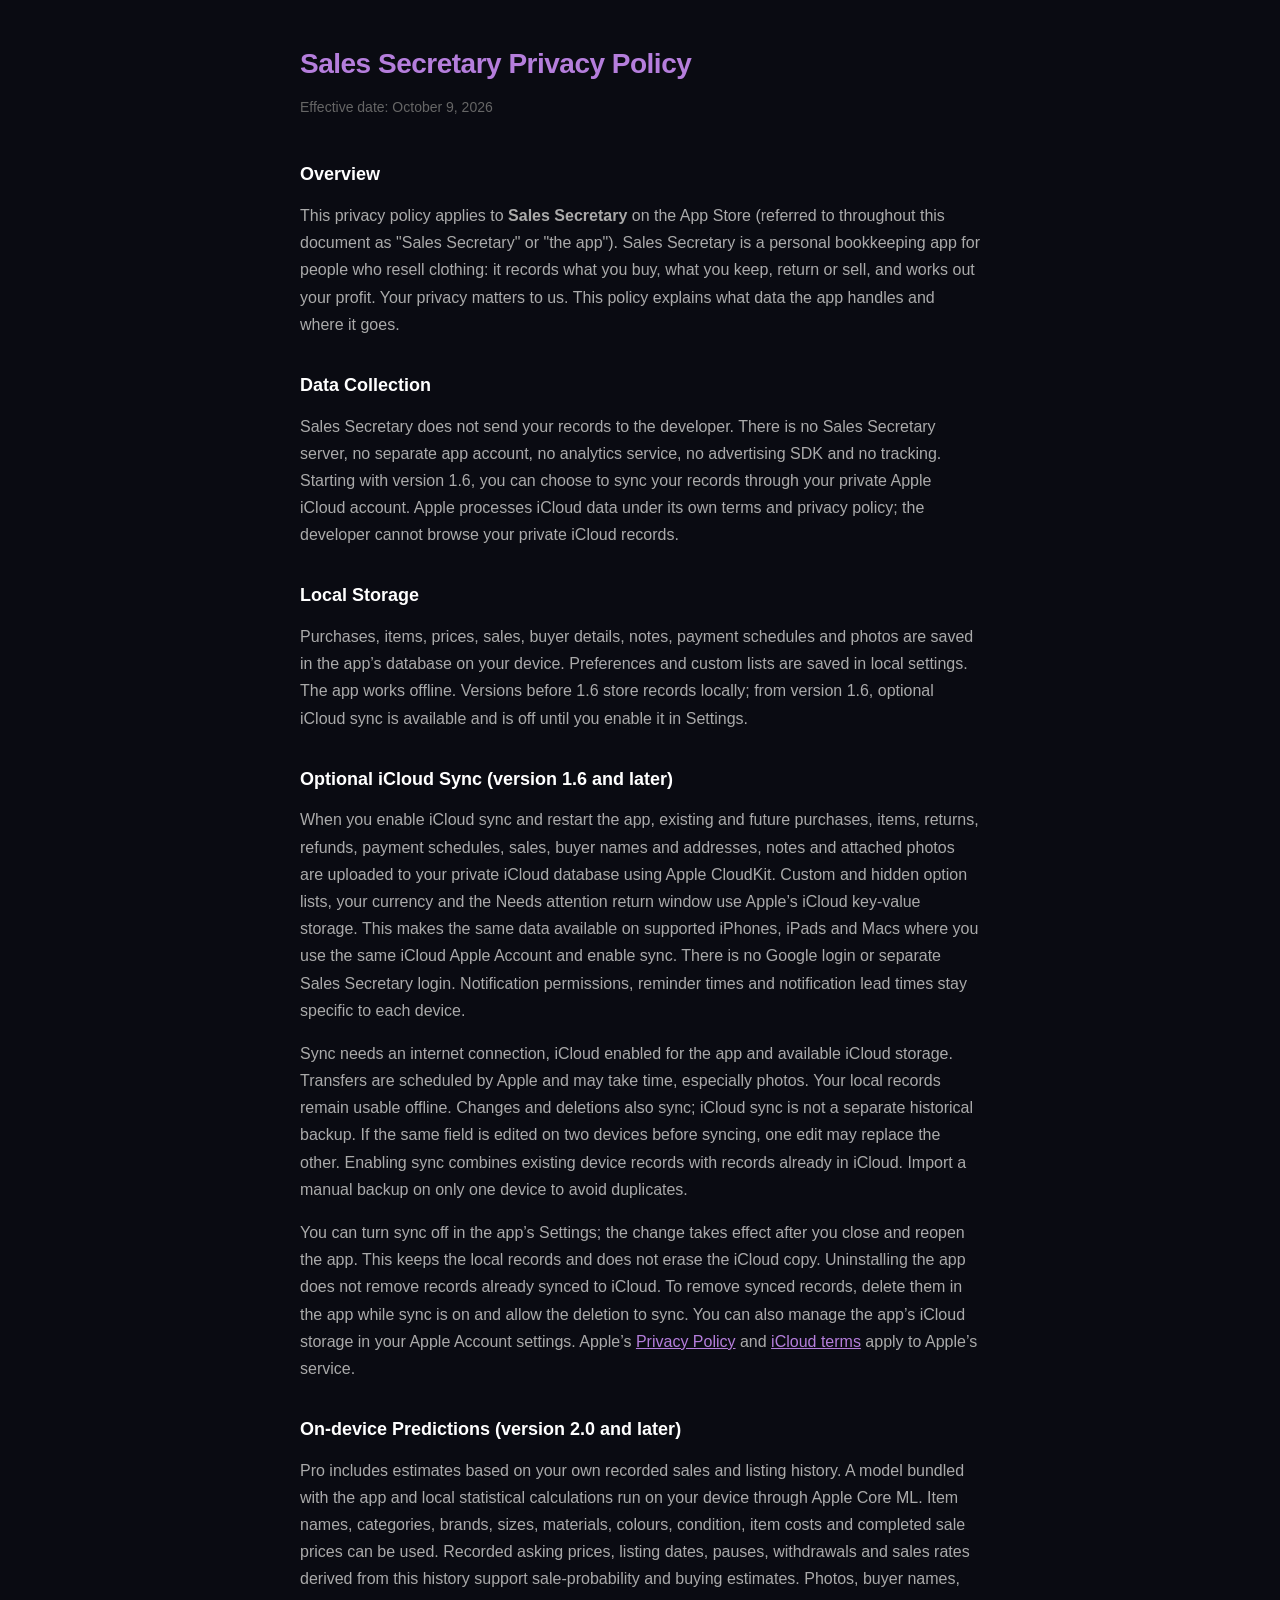
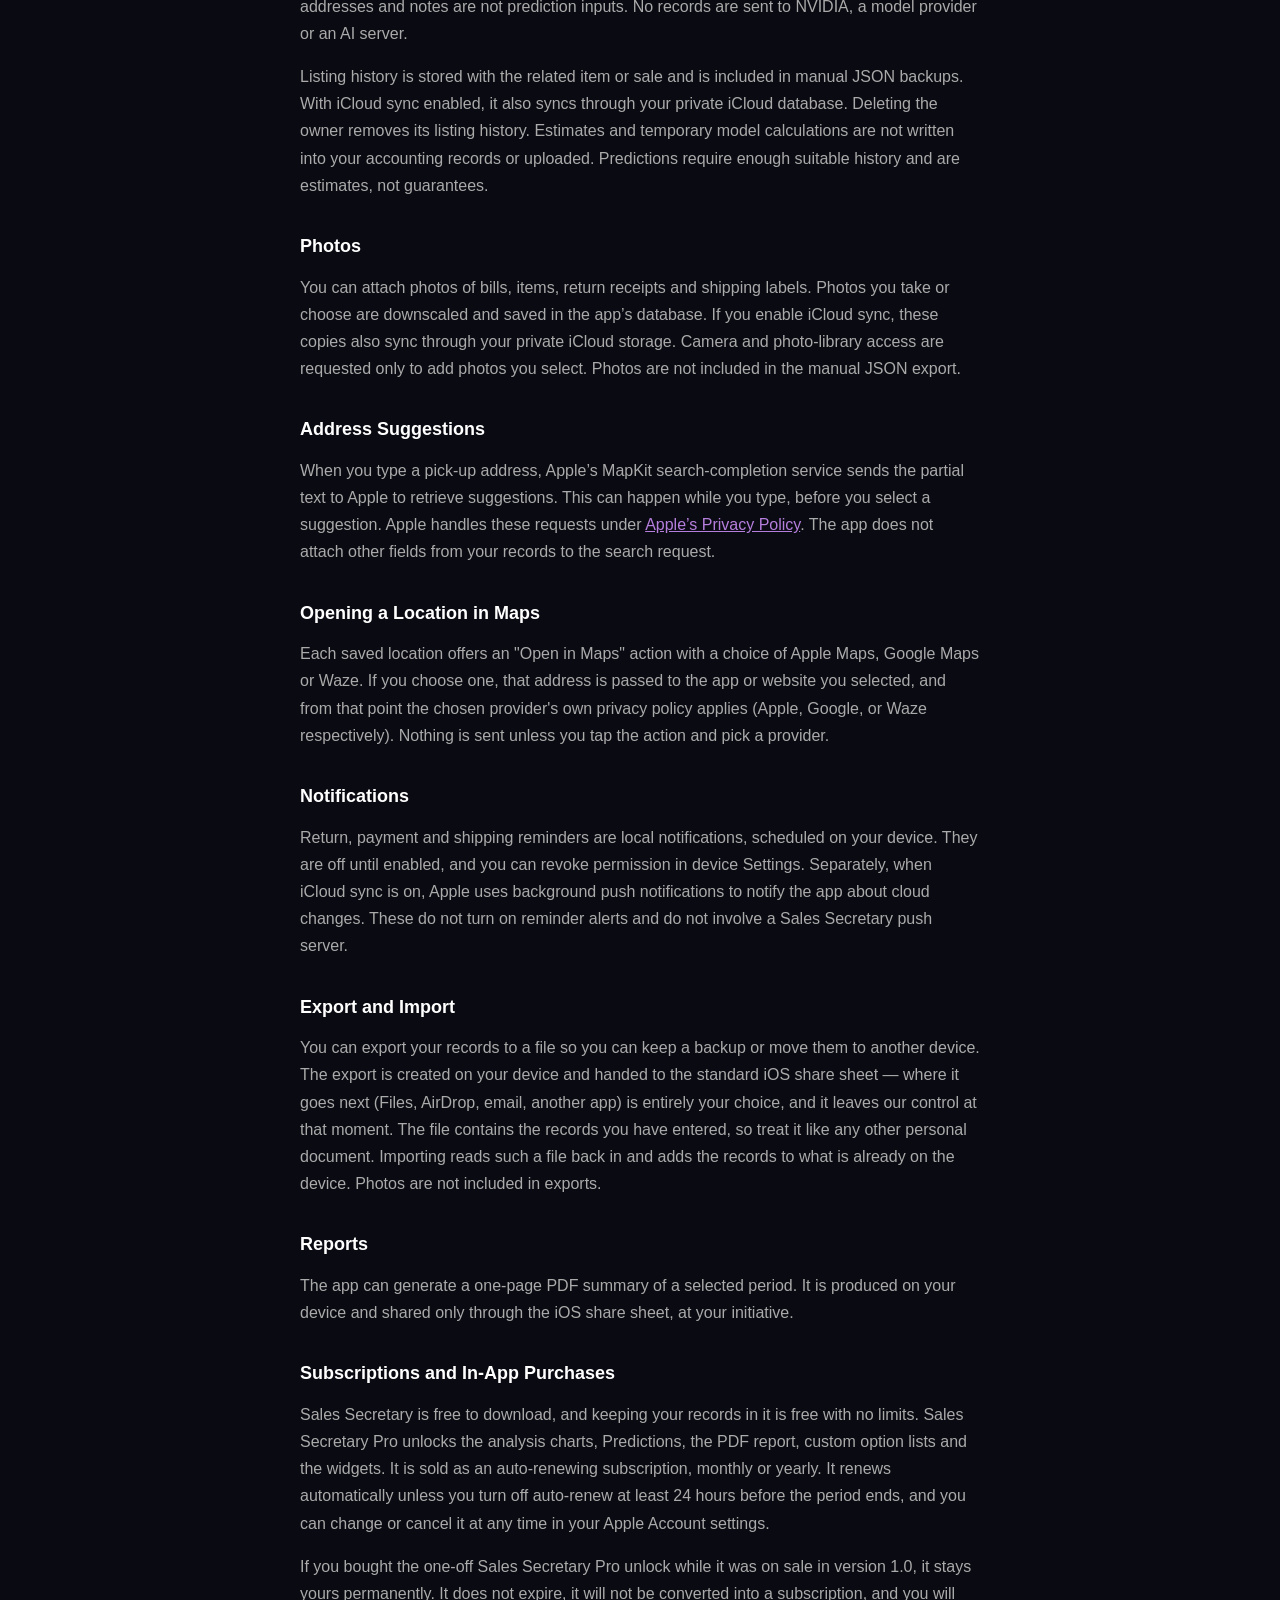
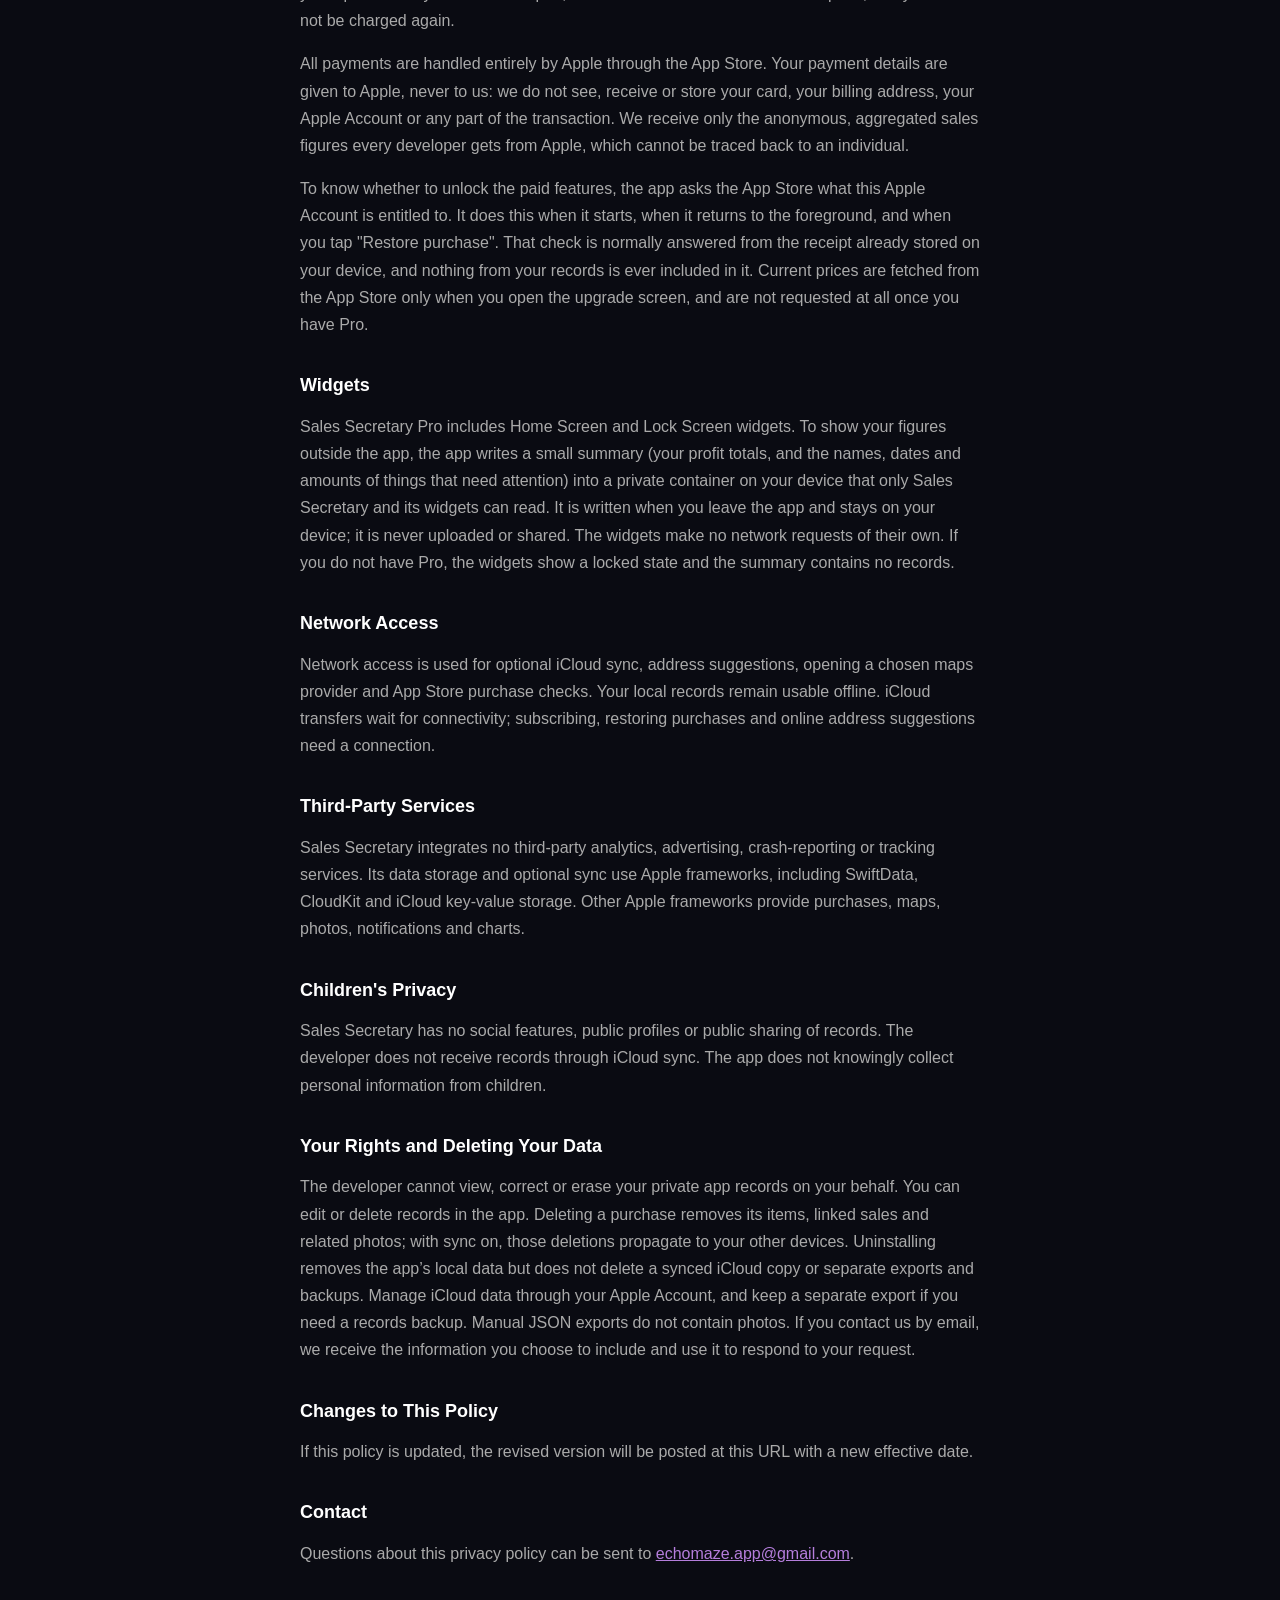
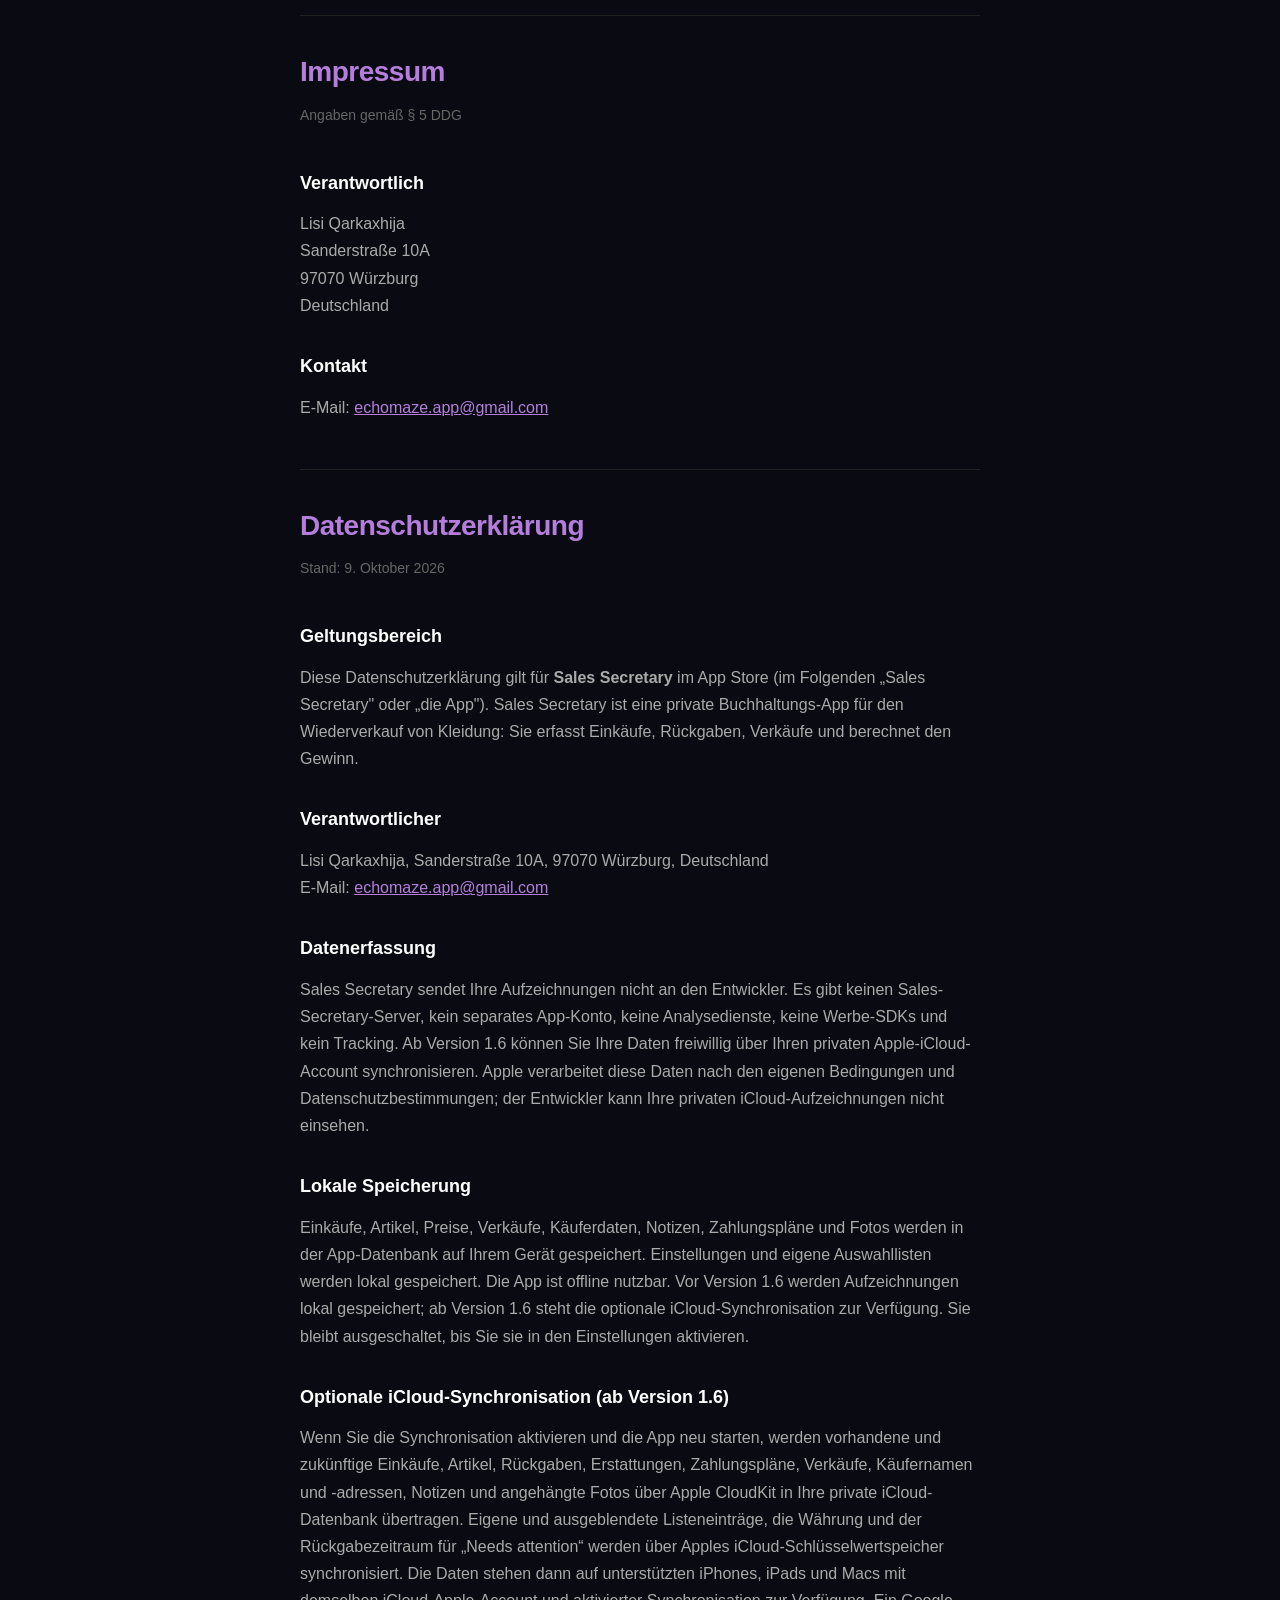
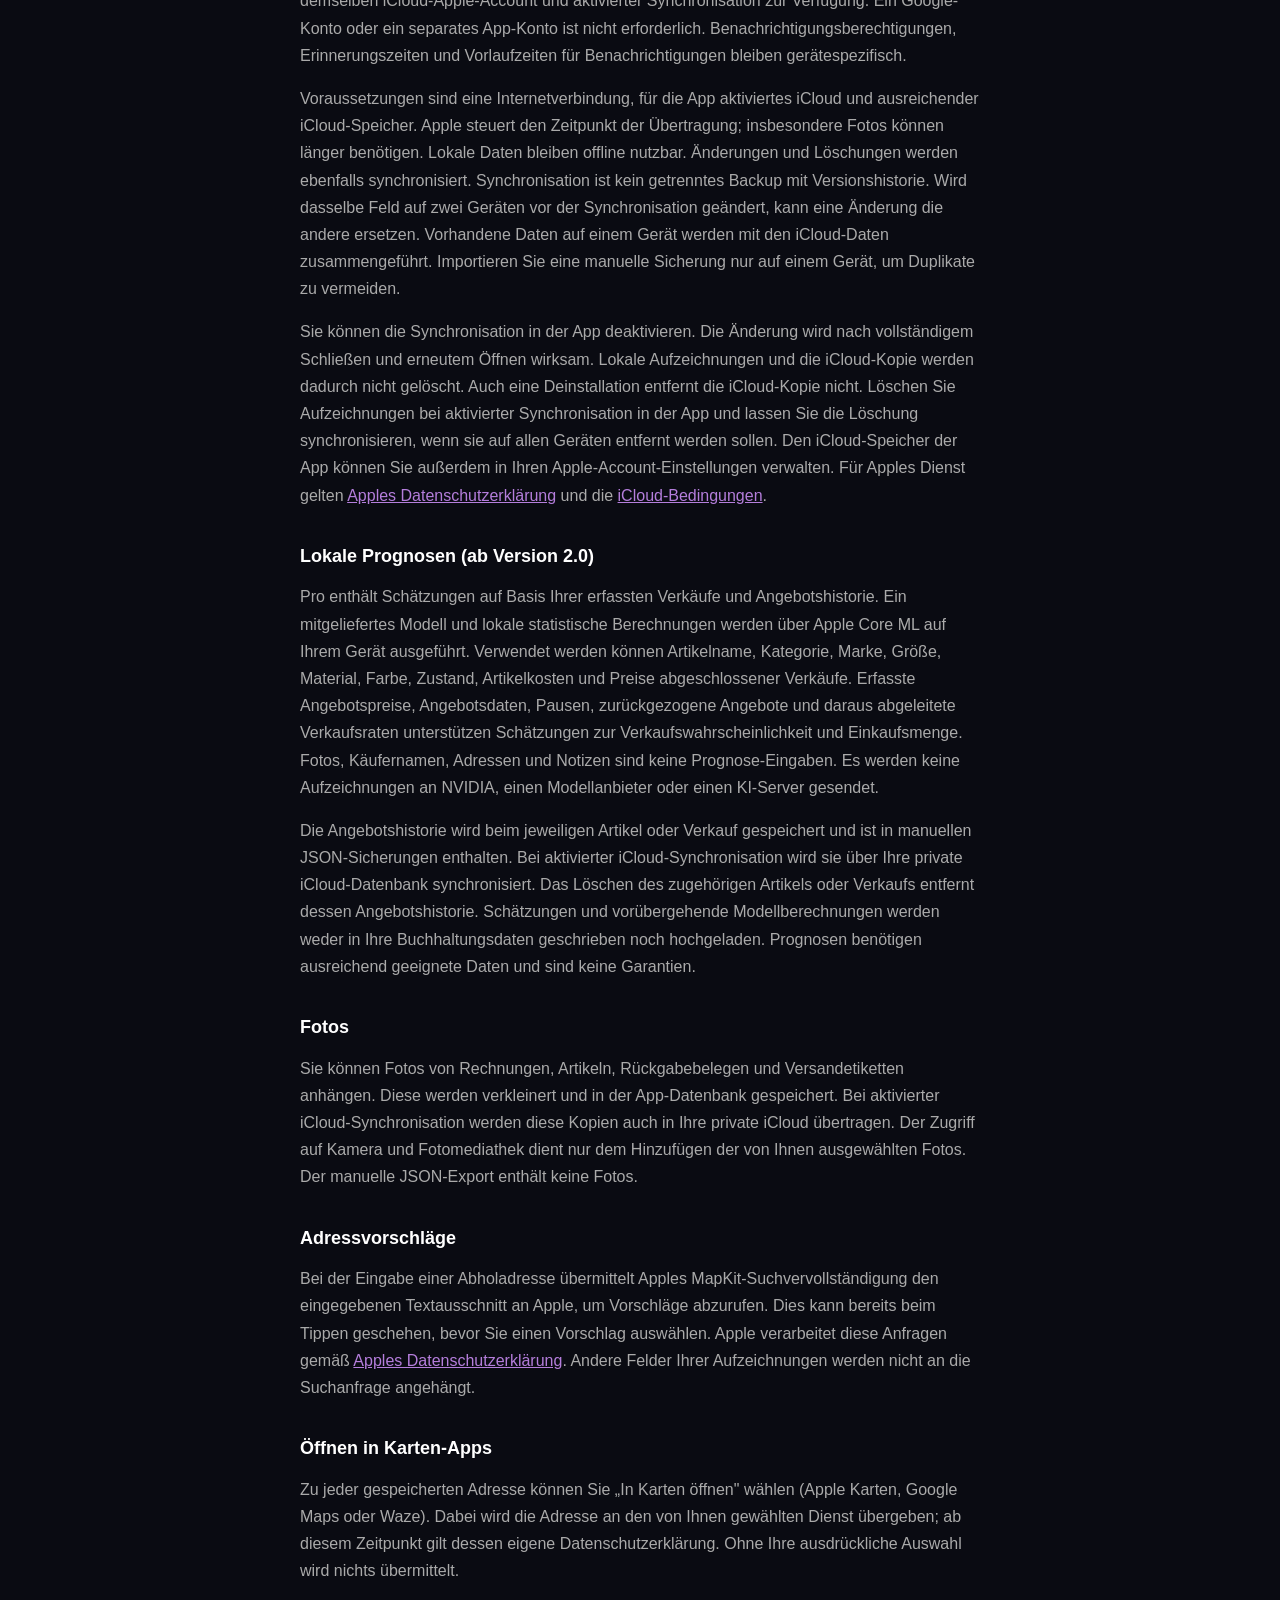
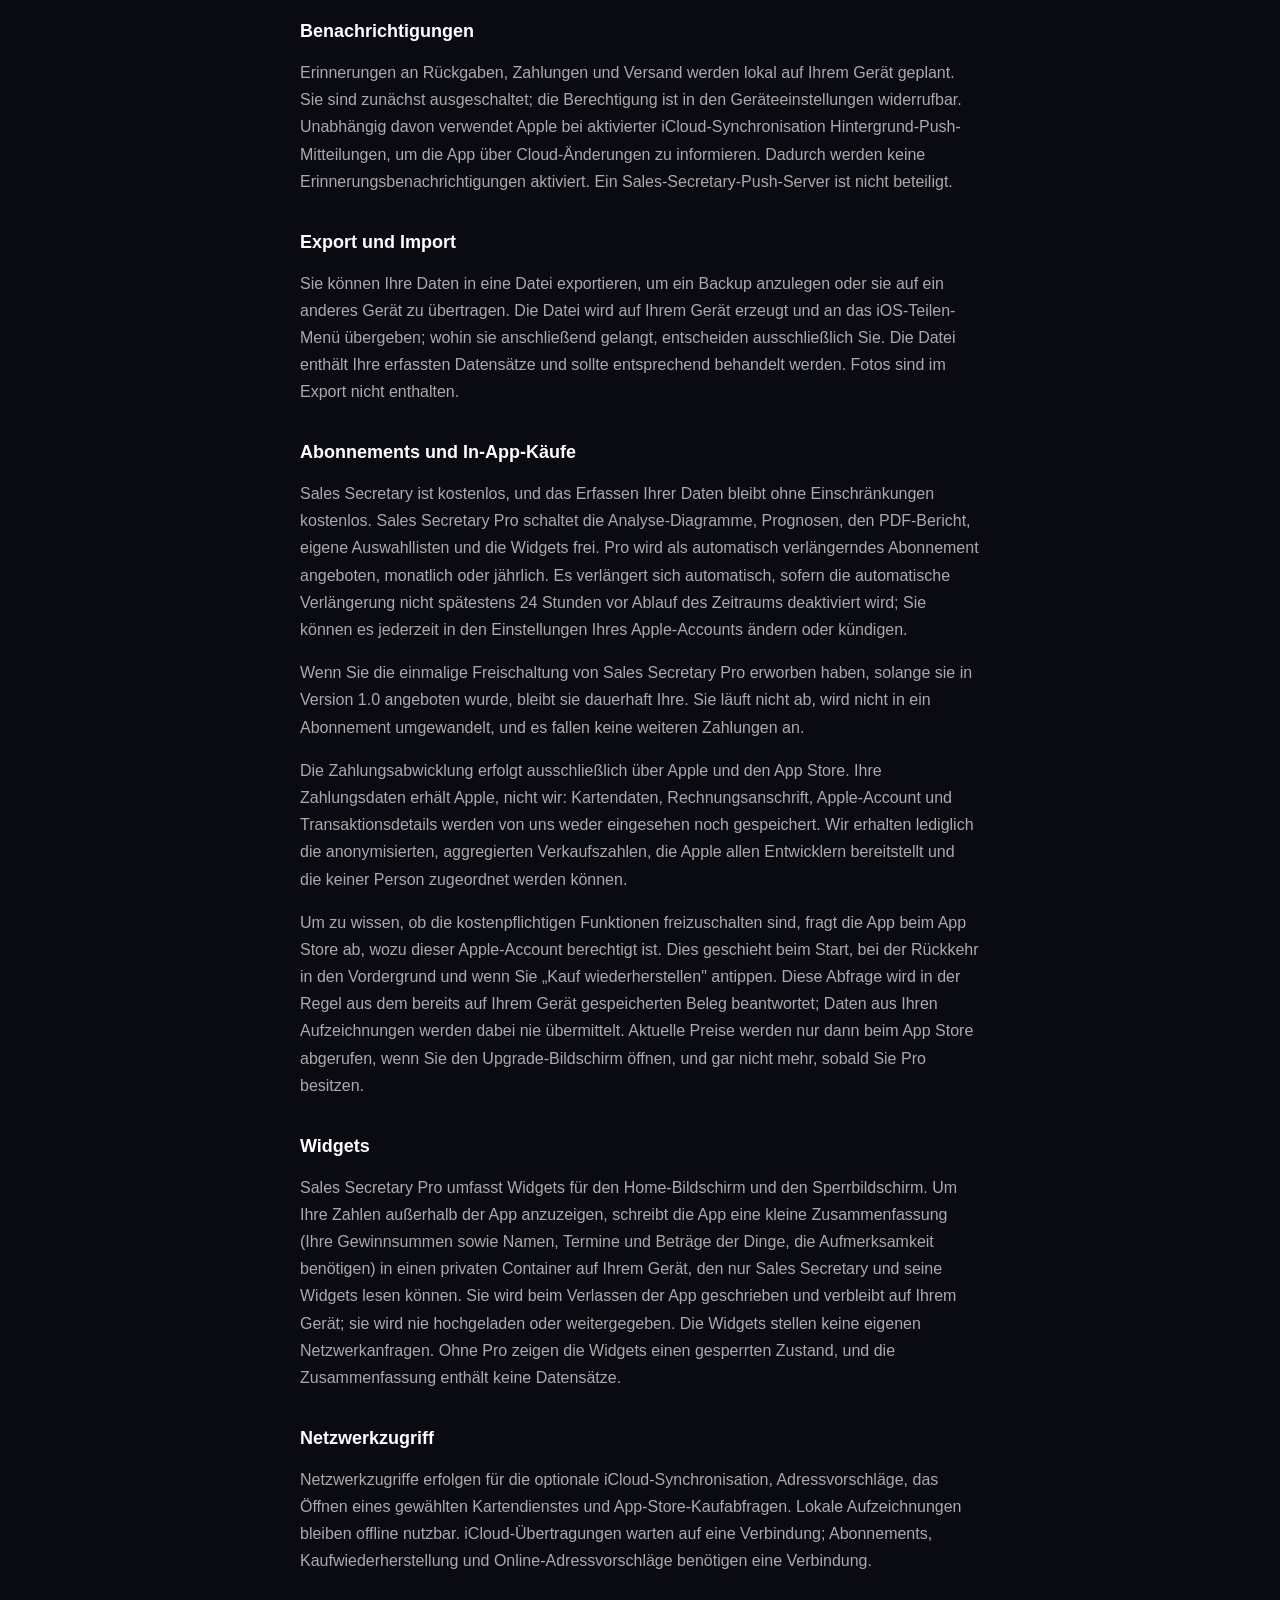
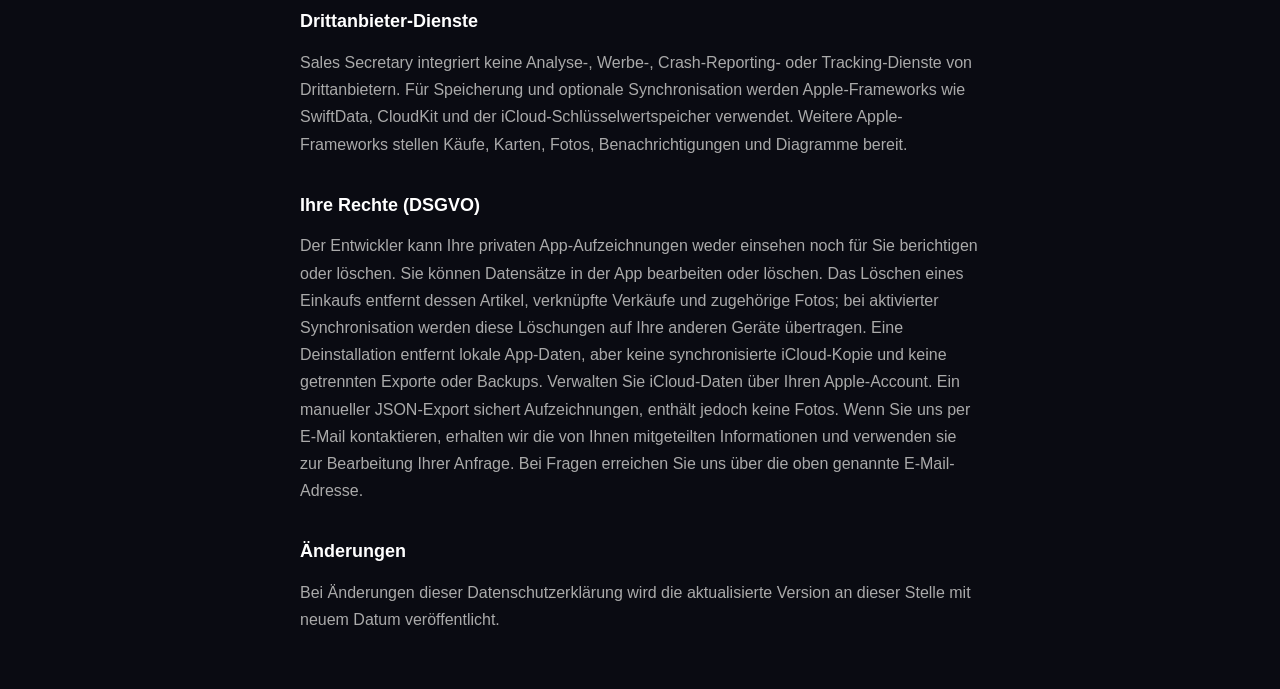
==== commit bd4bbfcf: "Publish version 2.0 on-device Predictions privacy disclosure" ====
--- a/index.html
+++ b/index.html
@@ -49,7 +49,7 @@
 <body>
     <div class="container">
         <h1>Sales Secretary Privacy Policy</h1>
-        <p class="date">Effective date: September 21, 2026</p>
+        <p class="date">Effective date: October 9, 2026</p>
 
         <h2>Overview</h2>
         <p>This privacy policy applies to <strong>Sales Secretary</strong> on the App Store (referred to throughout this document as "Sales Secretary" or "the app"). Sales Secretary is a personal bookkeeping app for people who resell clothing: it records what you buy, what you keep, return or sell, and works out your profit. Your privacy matters to us. This policy explains what data the app handles and where it goes.</p>
@@ -64,6 +64,10 @@
         <p>When you enable iCloud sync and restart the app, existing and future purchases, items, returns, refunds, payment schedules, sales, buyer names and addresses, notes and attached photos are uploaded to your private iCloud database using Apple CloudKit. Custom and hidden option lists, your currency and the Needs attention return window use Apple’s iCloud key-value storage. This makes the same data available on supported iPhones, iPads and Macs where you use the same iCloud Apple Account and enable sync. There is no Google login or separate Sales Secretary login. Notification permissions, reminder times and notification lead times stay specific to each device.</p>
         <p>Sync needs an internet connection, iCloud enabled for the app and available iCloud storage. Transfers are scheduled by Apple and may take time, especially photos. Your local records remain usable offline. Changes and deletions also sync; iCloud sync is not a separate historical backup. If the same field is edited on two devices before syncing, one edit may replace the other. Enabling sync combines existing device records with records already in iCloud. Import a manual backup on only one device to avoid duplicates.</p>
         <p>You can turn sync off in the app’s Settings; the change takes effect after you close and reopen the app. This keeps the local records and does not erase the iCloud copy. Uninstalling the app does not remove records already synced to iCloud. To remove synced records, delete them in the app while sync is on and allow the deletion to sync. You can also manage the app’s iCloud storage in your Apple Account settings. Apple’s <a href="https://www.apple.com/legal/privacy/">Privacy Policy</a> and <a href="https://www.apple.com/legal/internet-services/icloud/">iCloud terms</a> apply to Apple’s service.</p>
+
+        <h2>On-device Predictions (version 2.0 and later)</h2>
+        <p>Pro includes estimates based on your own recorded sales and listing history. A model bundled with the app and local statistical calculations run on your device through Apple Core ML. Item names, categories, brands, sizes, materials, colours, condition, item costs and completed sale prices can be used. Recorded asking prices, listing dates, pauses, withdrawals and sales rates derived from this history support sale-probability and buying estimates. Photos, buyer names, addresses and notes are not prediction inputs. No records are sent to NVIDIA, a model provider or an AI server.</p>
+        <p>Listing history is stored with the related item or sale and is included in manual JSON backups. With iCloud sync enabled, it also syncs through your private iCloud database. Deleting the owner removes its listing history. Estimates and temporary model calculations are not written into your accounting records or uploaded. Predictions require enough suitable history and are estimates, not guarantees.</p>
 
         <h2>Photos</h2>
         <p>You can attach photos of bills, items, return receipts and shipping labels. Photos you take or choose are downscaled and saved in the app’s database. If you enable iCloud sync, these copies also sync through your private iCloud storage. Camera and photo-library access are requested only to add photos you select. Photos are not included in the manual JSON export.</p>
@@ -84,7 +88,7 @@
         <p>The app can generate a one-page PDF summary of a selected period. It is produced on your device and shared only through the iOS share sheet, at your initiative.</p>
 
         <h2>Subscriptions and In-App Purchases</h2>
-<p>Sales Secretary is free to download, and keeping your records in it is free with no limits. Sales Secretary Pro unlocks the analysis charts, the PDF report, custom option lists and the widgets. It is sold as an auto-renewing subscription, monthly or yearly. It renews automatically unless you turn off auto-renew at least 24 hours before the period ends, and you can change or cancel it at any time in your Apple Account settings.</p>
+<p>Sales Secretary is free to download, and keeping your records in it is free with no limits. Sales Secretary Pro unlocks the analysis charts, Predictions, the PDF report, custom option lists and the widgets. It is sold as an auto-renewing subscription, monthly or yearly. It renews automatically unless you turn off auto-renew at least 24 hours before the period ends, and you can change or cancel it at any time in your Apple Account settings.</p>
 <p>If you bought the one-off Sales Secretary Pro unlock while it was on sale in version 1.0, it stays yours permanently. It does not expire, it will not be converted into a subscription, and you will not be charged again.</p>
 <p>All payments are handled entirely by Apple through the App Store. Your payment details are given to Apple, never to us: we do not see, receive or store your card, your billing address, your Apple Account or any part of the transaction. We receive only the anonymous, aggregated sales figures every developer gets from Apple, which cannot be traced back to an individual.</p>
 <p>To know whether to unlock the paid features, the app asks the App Store what this Apple Account is entitled to. It does this when it starts, when it returns to the foreground, and when you tap "Restore purchase". That check is normally answered from the receipt already stored on your device, and nothing from your records is ever included in it. Current prices are fetched from the App Store only when you open the upgrade screen, and are not requested at all once you have Pro.</p>
@@ -127,7 +131,7 @@
         <hr>
 
         <h1>Datenschutzerklärung</h1>
-        <p class="date">Stand: 21. September 2026</p>
+        <p class="date">Stand: 9. Oktober 2026</p>
 
         <h2>Geltungsbereich</h2>
         <p>Diese Datenschutzerklärung gilt für <strong>Sales Secretary</strong> im App Store (im Folgenden „Sales Secretary" oder „die App"). Sales Secretary ist eine private Buchhaltungs-App für den Wiederverkauf von Kleidung: Sie erfasst Einkäufe, Rückgaben, Verkäufe und berechnet den Gewinn.</p>
@@ -147,6 +151,10 @@
         <p>Voraussetzungen sind eine Internetverbindung, für die App aktiviertes iCloud und ausreichender iCloud-Speicher. Apple steuert den Zeitpunkt der Übertragung; insbesondere Fotos können länger benötigen. Lokale Daten bleiben offline nutzbar. Änderungen und Löschungen werden ebenfalls synchronisiert. Synchronisation ist kein getrenntes Backup mit Versionshistorie. Wird dasselbe Feld auf zwei Geräten vor der Synchronisation geändert, kann eine Änderung die andere ersetzen. Vorhandene Daten auf einem Gerät werden mit den iCloud-Daten zusammengeführt. Importieren Sie eine manuelle Sicherung nur auf einem Gerät, um Duplikate zu vermeiden.</p>
         <p>Sie können die Synchronisation in der App deaktivieren. Die Änderung wird nach vollständigem Schließen und erneutem Öffnen wirksam. Lokale Aufzeichnungen und die iCloud-Kopie werden dadurch nicht gelöscht. Auch eine Deinstallation entfernt die iCloud-Kopie nicht. Löschen Sie Aufzeichnungen bei aktivierter Synchronisation in der App und lassen Sie die Löschung synchronisieren, wenn sie auf allen Geräten entfernt werden sollen. Den iCloud-Speicher der App können Sie außerdem in Ihren Apple-Account-Einstellungen verwalten. Für Apples Dienst gelten <a href="https://www.apple.com/legal/privacy/">Apples Datenschutzerklärung</a> und die <a href="https://www.apple.com/legal/internet-services/icloud/">iCloud-Bedingungen</a>.</p>
 
+        <h2>Lokale Prognosen (ab Version 2.0)</h2>
+        <p>Pro enthält Schätzungen auf Basis Ihrer erfassten Verkäufe und Angebotshistorie. Ein mitgeliefertes Modell und lokale statistische Berechnungen werden über Apple Core ML auf Ihrem Gerät ausgeführt. Verwendet werden können Artikelname, Kategorie, Marke, Größe, Material, Farbe, Zustand, Artikelkosten und Preise abgeschlossener Verkäufe. Erfasste Angebotspreise, Angebotsdaten, Pausen, zurückgezogene Angebote und daraus abgeleitete Verkaufsraten unterstützen Schätzungen zur Verkaufswahrscheinlichkeit und Einkaufsmenge. Fotos, Käufernamen, Adressen und Notizen sind keine Prognose-Eingaben. Es werden keine Aufzeichnungen an NVIDIA, einen Modellanbieter oder einen KI-Server gesendet.</p>
+        <p>Die Angebotshistorie wird beim jeweiligen Artikel oder Verkauf gespeichert und ist in manuellen JSON-Sicherungen enthalten. Bei aktivierter iCloud-Synchronisation wird sie über Ihre private iCloud-Datenbank synchronisiert. Das Löschen des zugehörigen Artikels oder Verkaufs entfernt dessen Angebotshistorie. Schätzungen und vorübergehende Modellberechnungen werden weder in Ihre Buchhaltungsdaten geschrieben noch hochgeladen. Prognosen benötigen ausreichend geeignete Daten und sind keine Garantien.</p>
+
         <h2>Fotos</h2>
         <p>Sie können Fotos von Rechnungen, Artikeln, Rückgabebelegen und Versandetiketten anhängen. Diese werden verkleinert und in der App-Datenbank gespeichert. Bei aktivierter iCloud-Synchronisation werden diese Kopien auch in Ihre private iCloud übertragen. Der Zugriff auf Kamera und Fotomediathek dient nur dem Hinzufügen der von Ihnen ausgewählten Fotos. Der manuelle JSON-Export enthält keine Fotos.</p>
 
@@ -163,7 +171,7 @@
         <p>Sie können Ihre Daten in eine Datei exportieren, um ein Backup anzulegen oder sie auf ein anderes Gerät zu übertragen. Die Datei wird auf Ihrem Gerät erzeugt und an das iOS-Teilen-Menü übergeben; wohin sie anschließend gelangt, entscheiden ausschließlich Sie. Die Datei enthält Ihre erfassten Datensätze und sollte entsprechend behandelt werden. Fotos sind im Export nicht enthalten.</p>
 
         <h2>Abonnements und In-App-Käufe</h2>
-<p>Sales Secretary ist kostenlos, und das Erfassen Ihrer Daten bleibt ohne Einschränkungen kostenlos. Sales Secretary Pro schaltet die Analyse-Diagramme, den PDF-Bericht, eigene Auswahllisten und die Widgets frei. Pro wird als automatisch verlängerndes Abonnement angeboten, monatlich oder jährlich. Es verlängert sich automatisch, sofern die automatische Verlängerung nicht spätestens 24 Stunden vor Ablauf des Zeitraums deaktiviert wird; Sie können es jederzeit in den Einstellungen Ihres Apple-Accounts ändern oder kündigen.</p>
+<p>Sales Secretary ist kostenlos, und das Erfassen Ihrer Daten bleibt ohne Einschränkungen kostenlos. Sales Secretary Pro schaltet die Analyse-Diagramme, Prognosen, den PDF-Bericht, eigene Auswahllisten und die Widgets frei. Pro wird als automatisch verlängerndes Abonnement angeboten, monatlich oder jährlich. Es verlängert sich automatisch, sofern die automatische Verlängerung nicht spätestens 24 Stunden vor Ablauf des Zeitraums deaktiviert wird; Sie können es jederzeit in den Einstellungen Ihres Apple-Accounts ändern oder kündigen.</p>
 <p>Wenn Sie die einmalige Freischaltung von Sales Secretary Pro erworben haben, solange sie in Version 1.0 angeboten wurde, bleibt sie dauerhaft Ihre. Sie läuft nicht ab, wird nicht in ein Abonnement umgewandelt, und es fallen keine weiteren Zahlungen an.</p>
 <p>Die Zahlungsabwicklung erfolgt ausschließlich über Apple und den App Store. Ihre Zahlungsdaten erhält Apple, nicht wir: Kartendaten, Rechnungsanschrift, Apple-Account und Transaktionsdetails werden von uns weder eingesehen noch gespeichert. Wir erhalten lediglich die anonymisierten, aggregierten Verkaufszahlen, die Apple allen Entwicklern bereitstellt und die keiner Person zugeordnet werden können.</p>
 <p>Um zu wissen, ob die kostenpflichtigen Funktionen freizuschalten sind, fragt die App beim App Store ab, wozu dieser Apple-Account berechtigt ist. Dies geschieht beim Start, bei der Rückkehr in den Vordergrund und wenn Sie „Kauf wiederherstellen" antippen. Diese Abfrage wird in der Regel aus dem bereits auf Ihrem Gerät gespeicherten Beleg beantwortet; Daten aus Ihren Aufzeichnungen werden dabei nie übermittelt. Aktuelle Preise werden nur dann beim App Store abgerufen, wenn Sie den Upgrade-Bildschirm öffnen, und gar nicht mehr, sobald Sie Pro besitzen.</p>
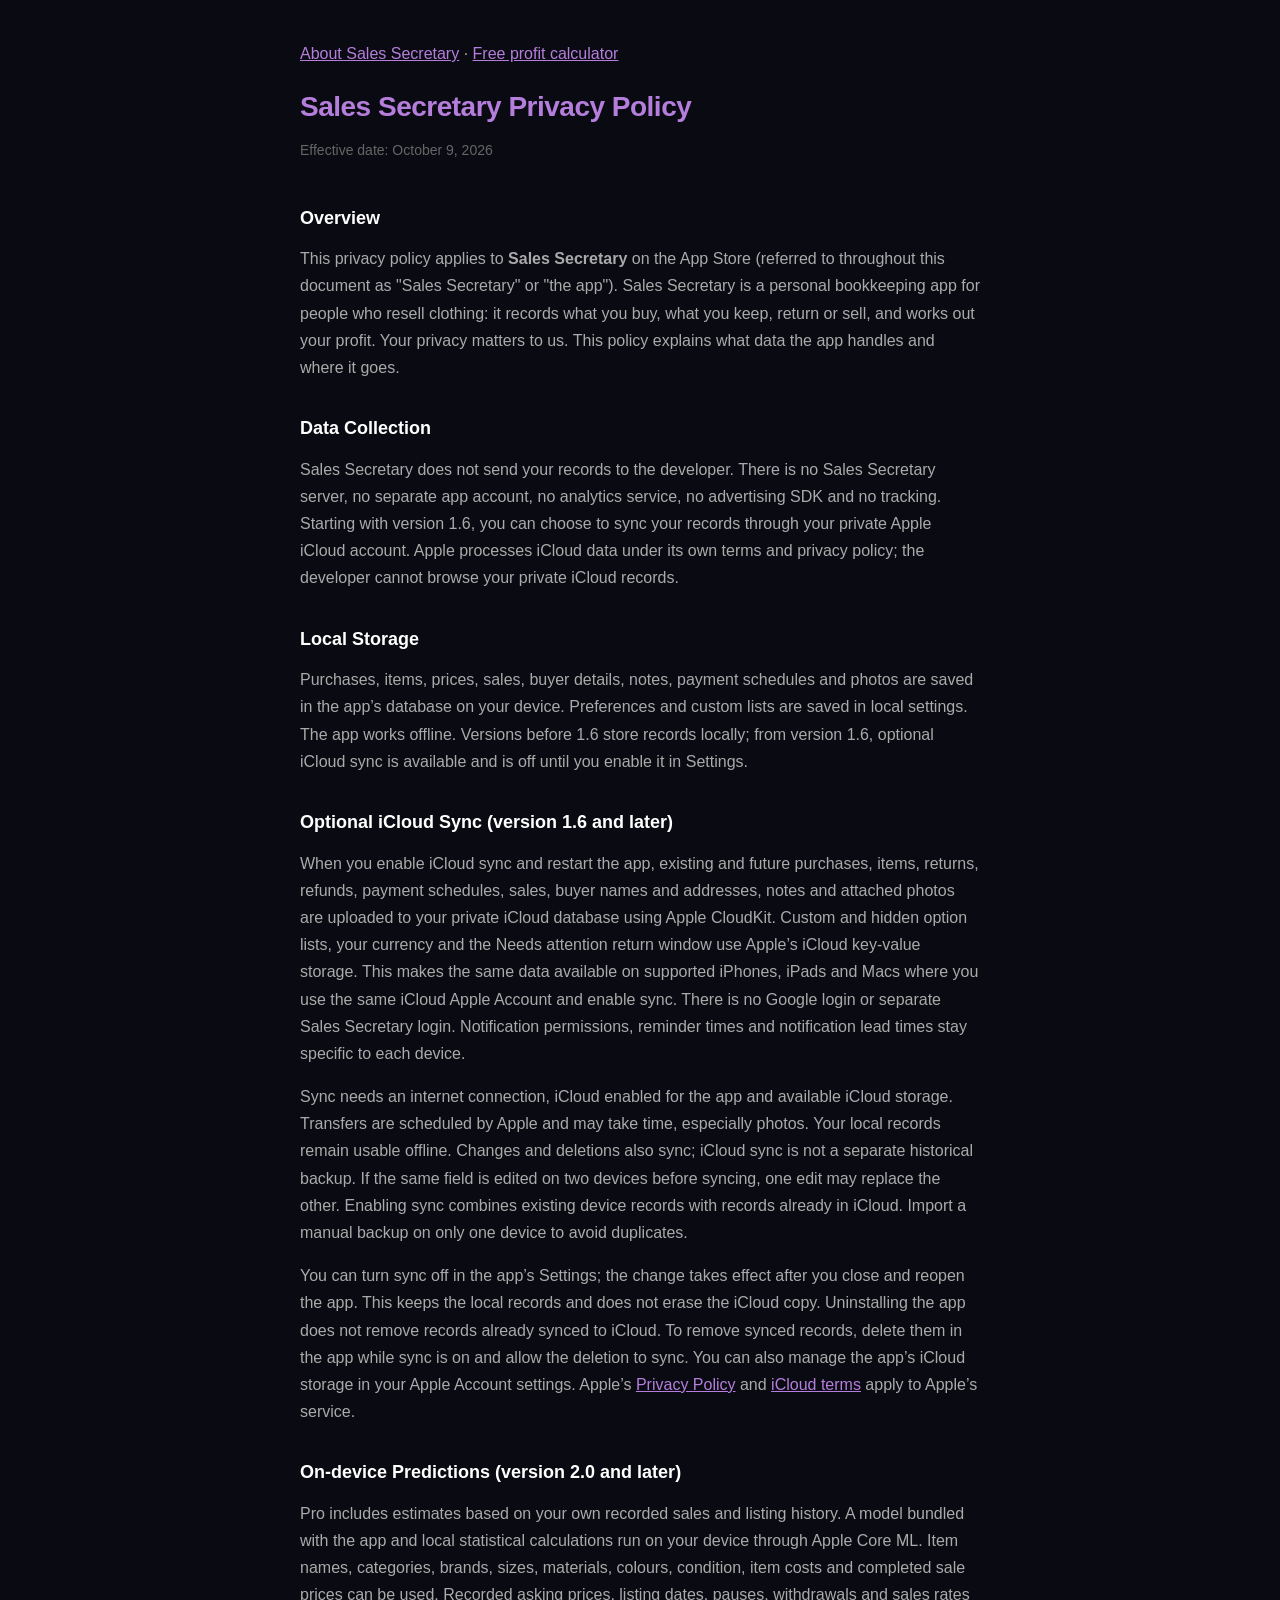
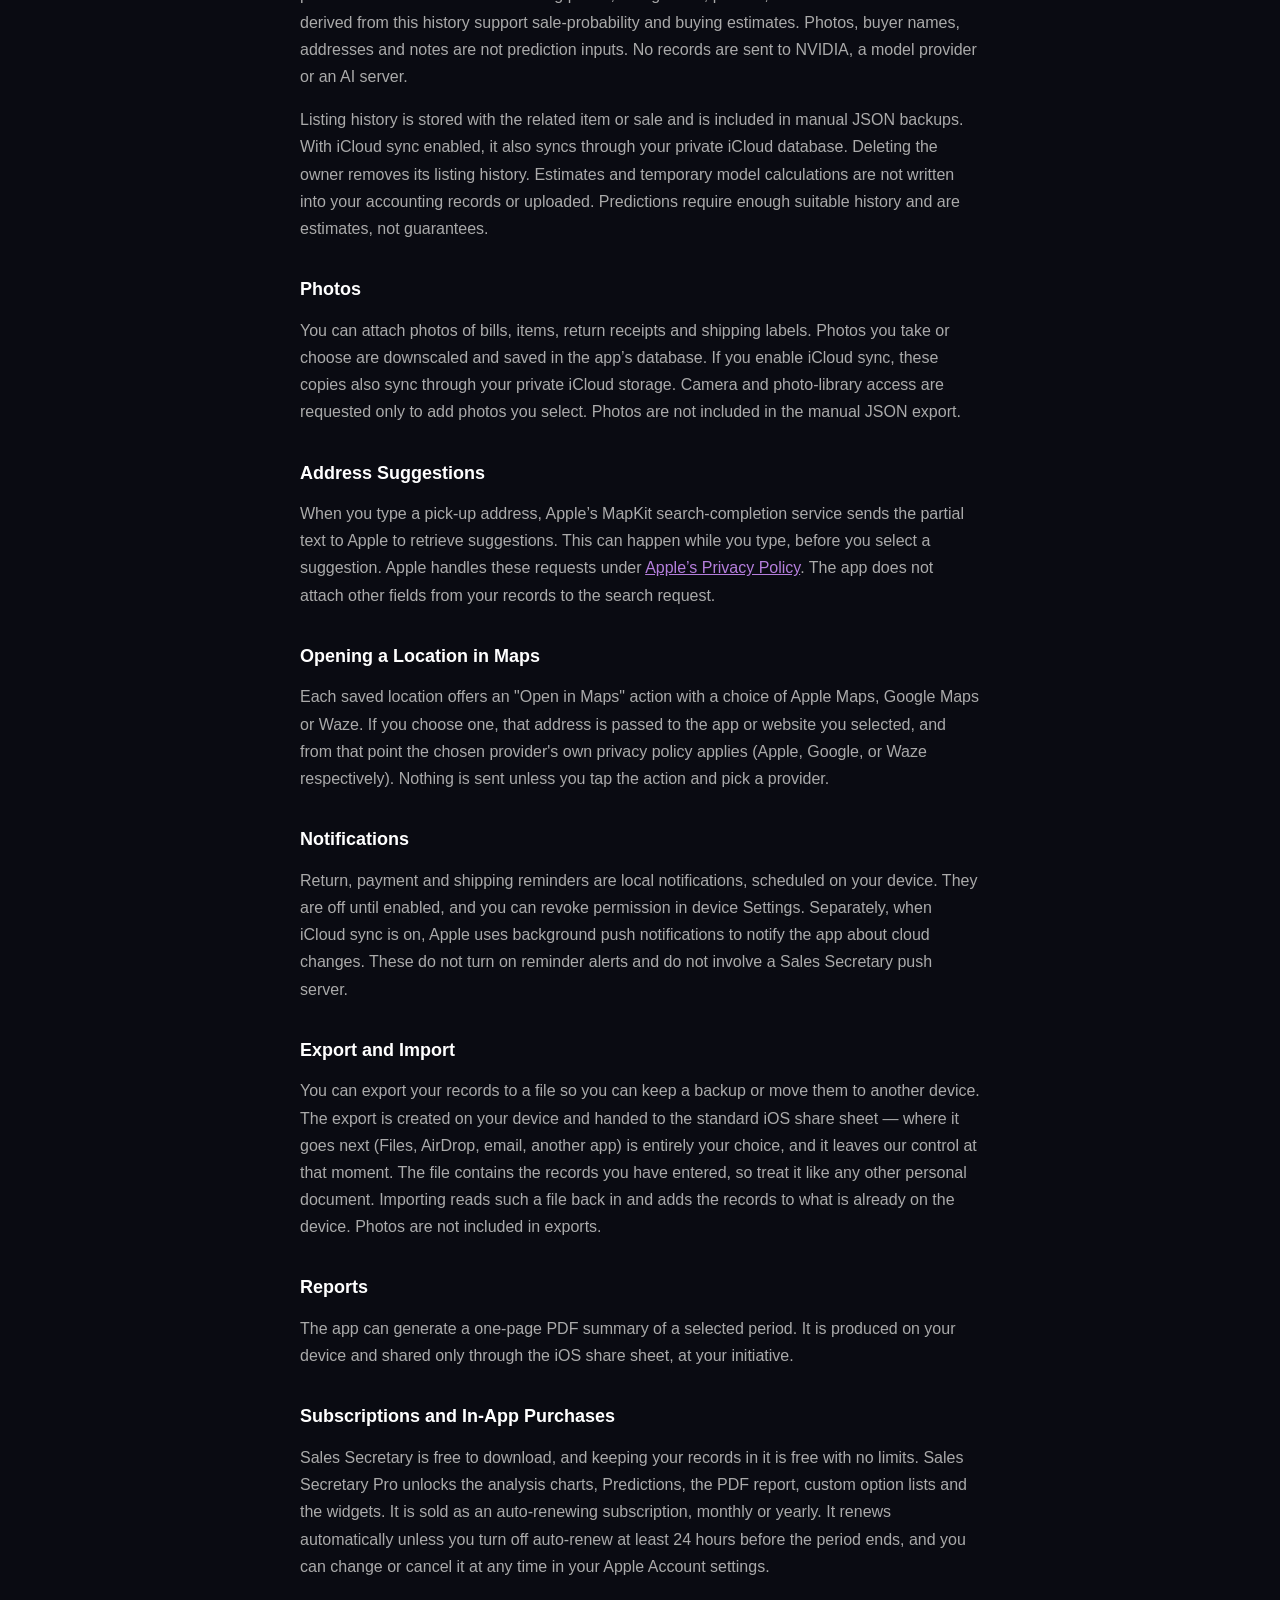
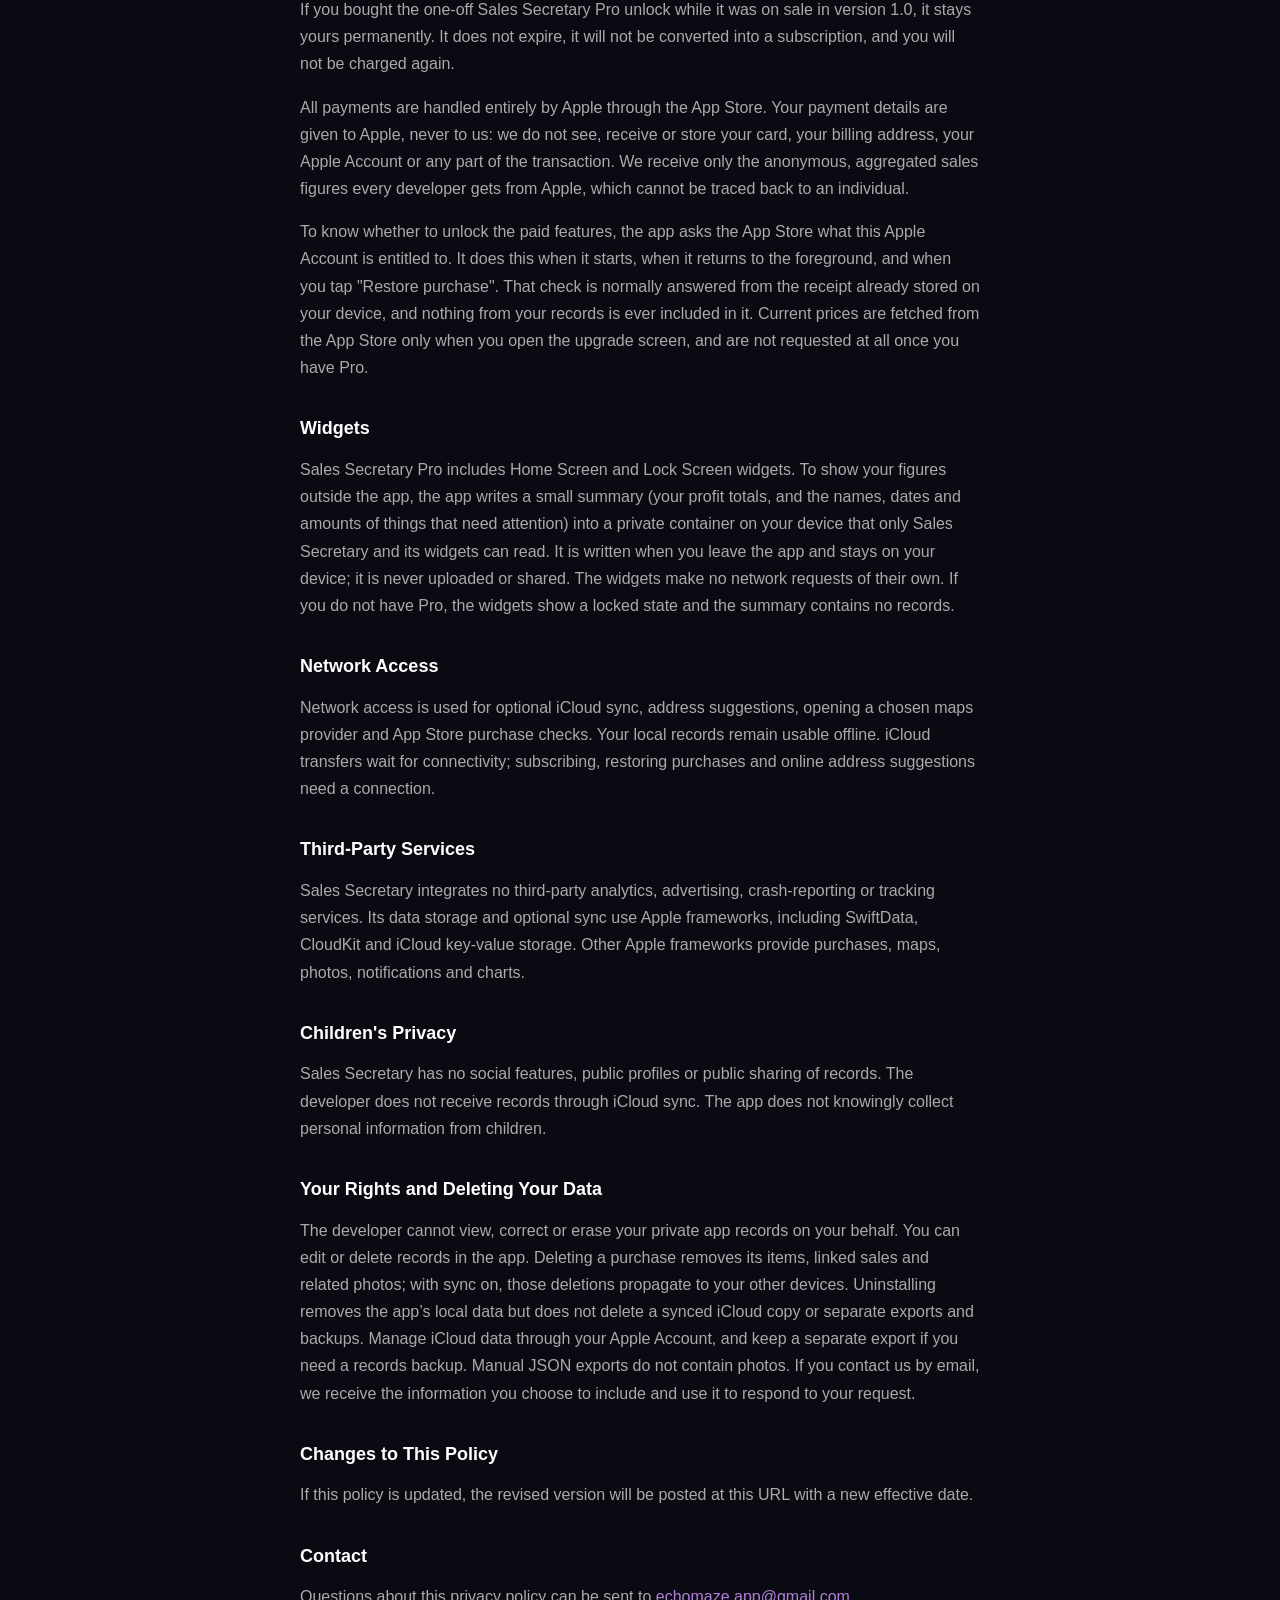
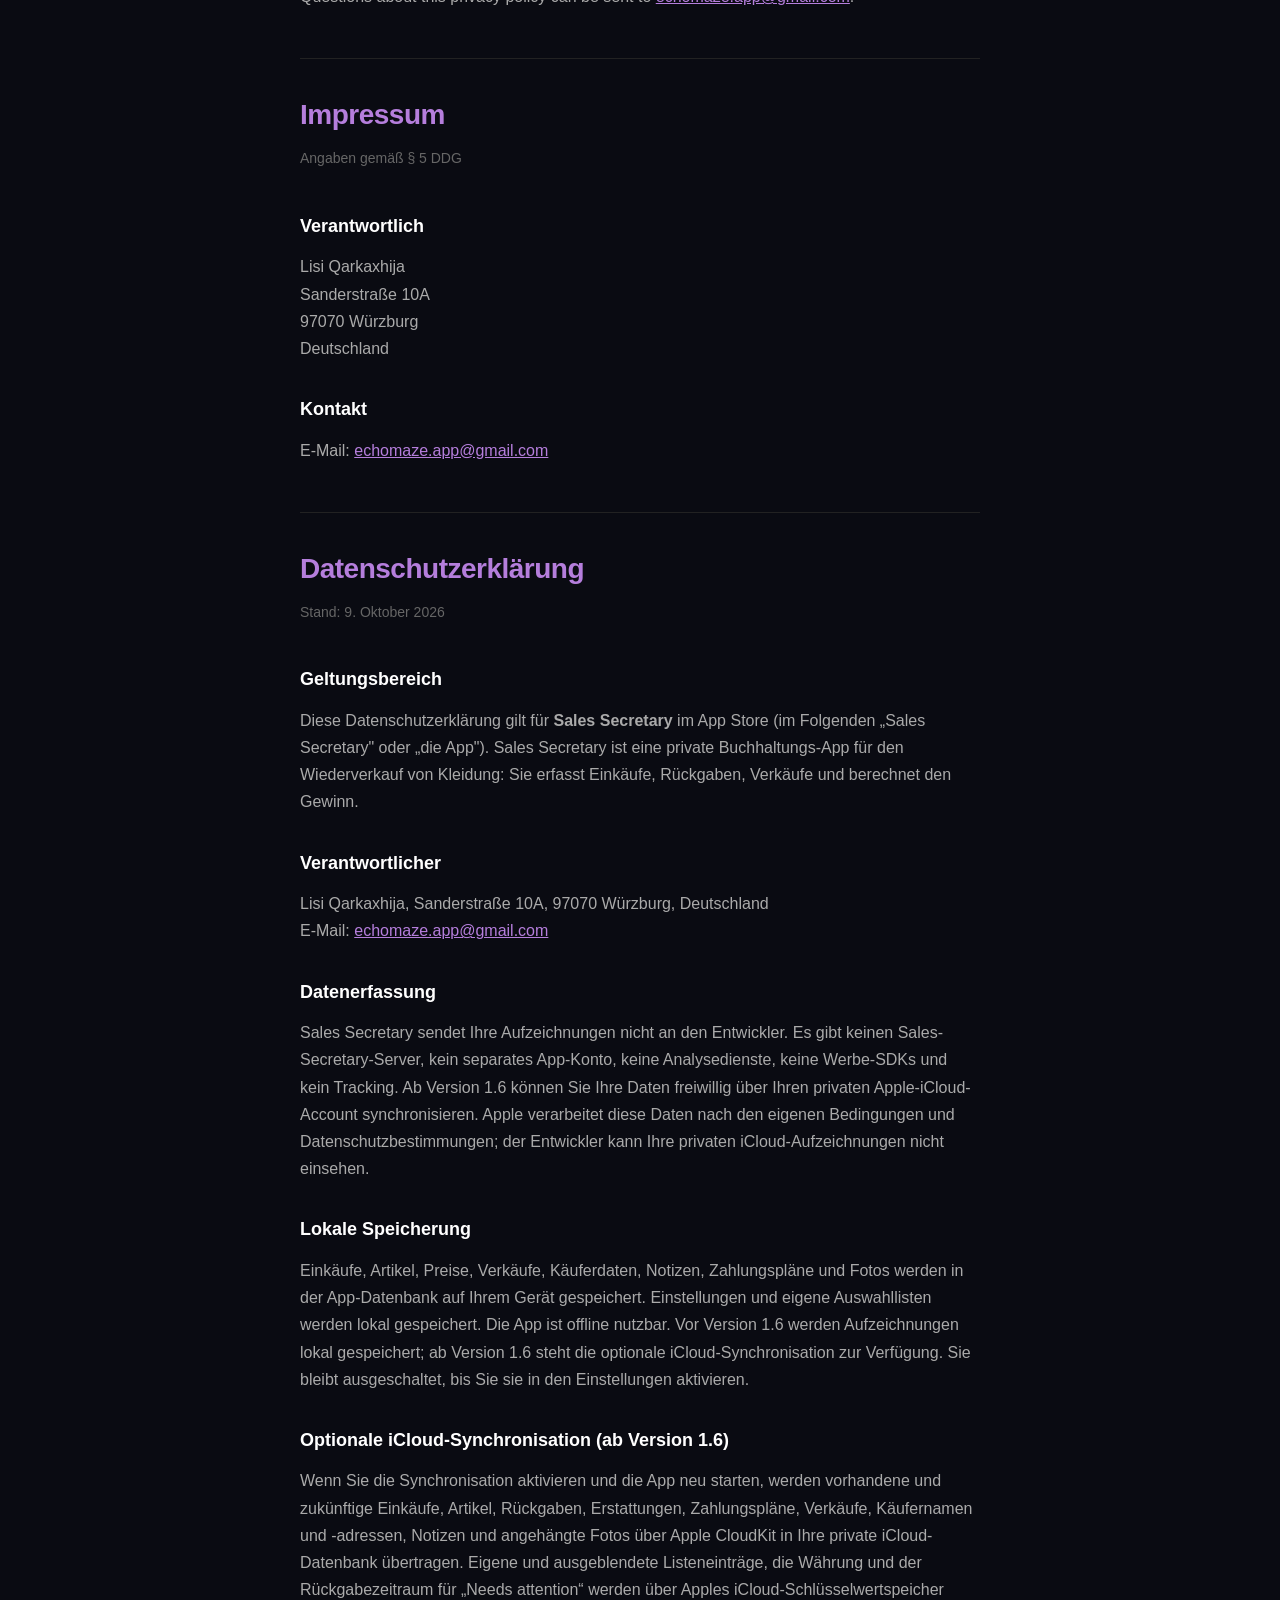
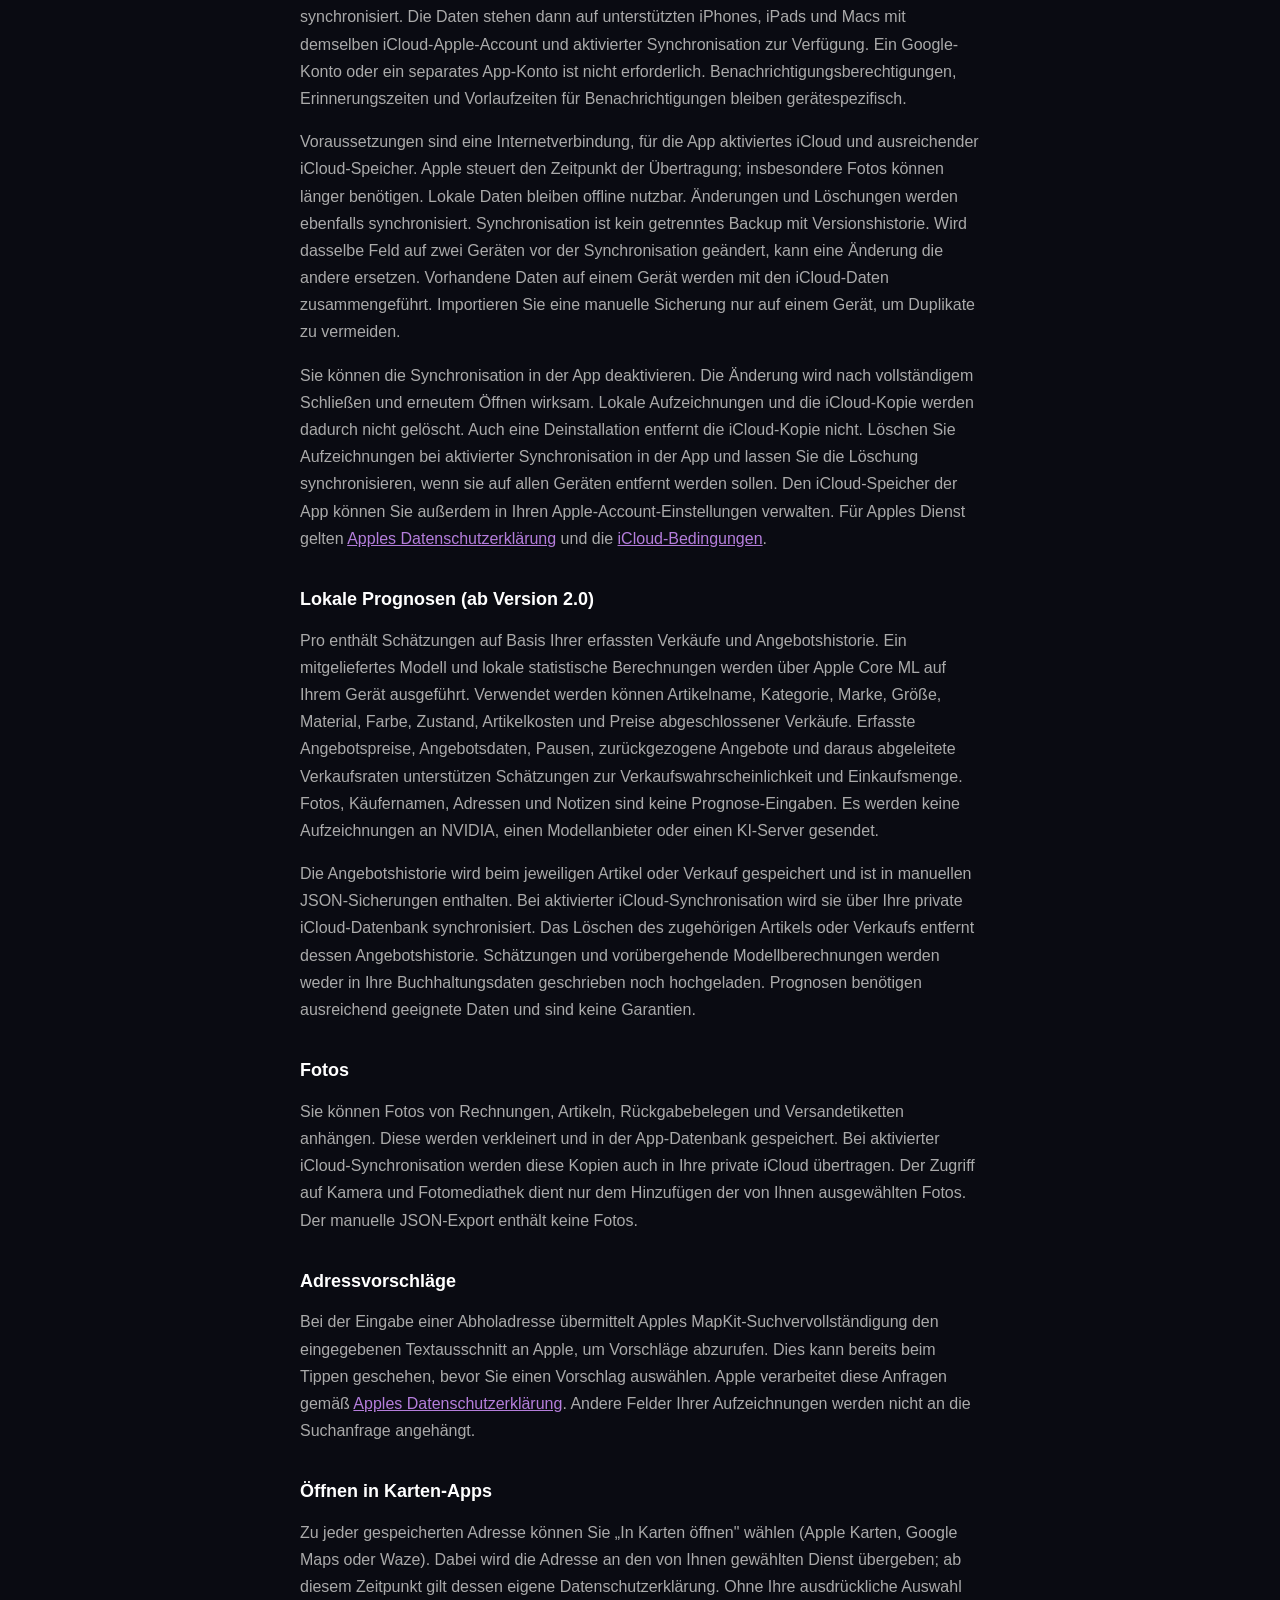
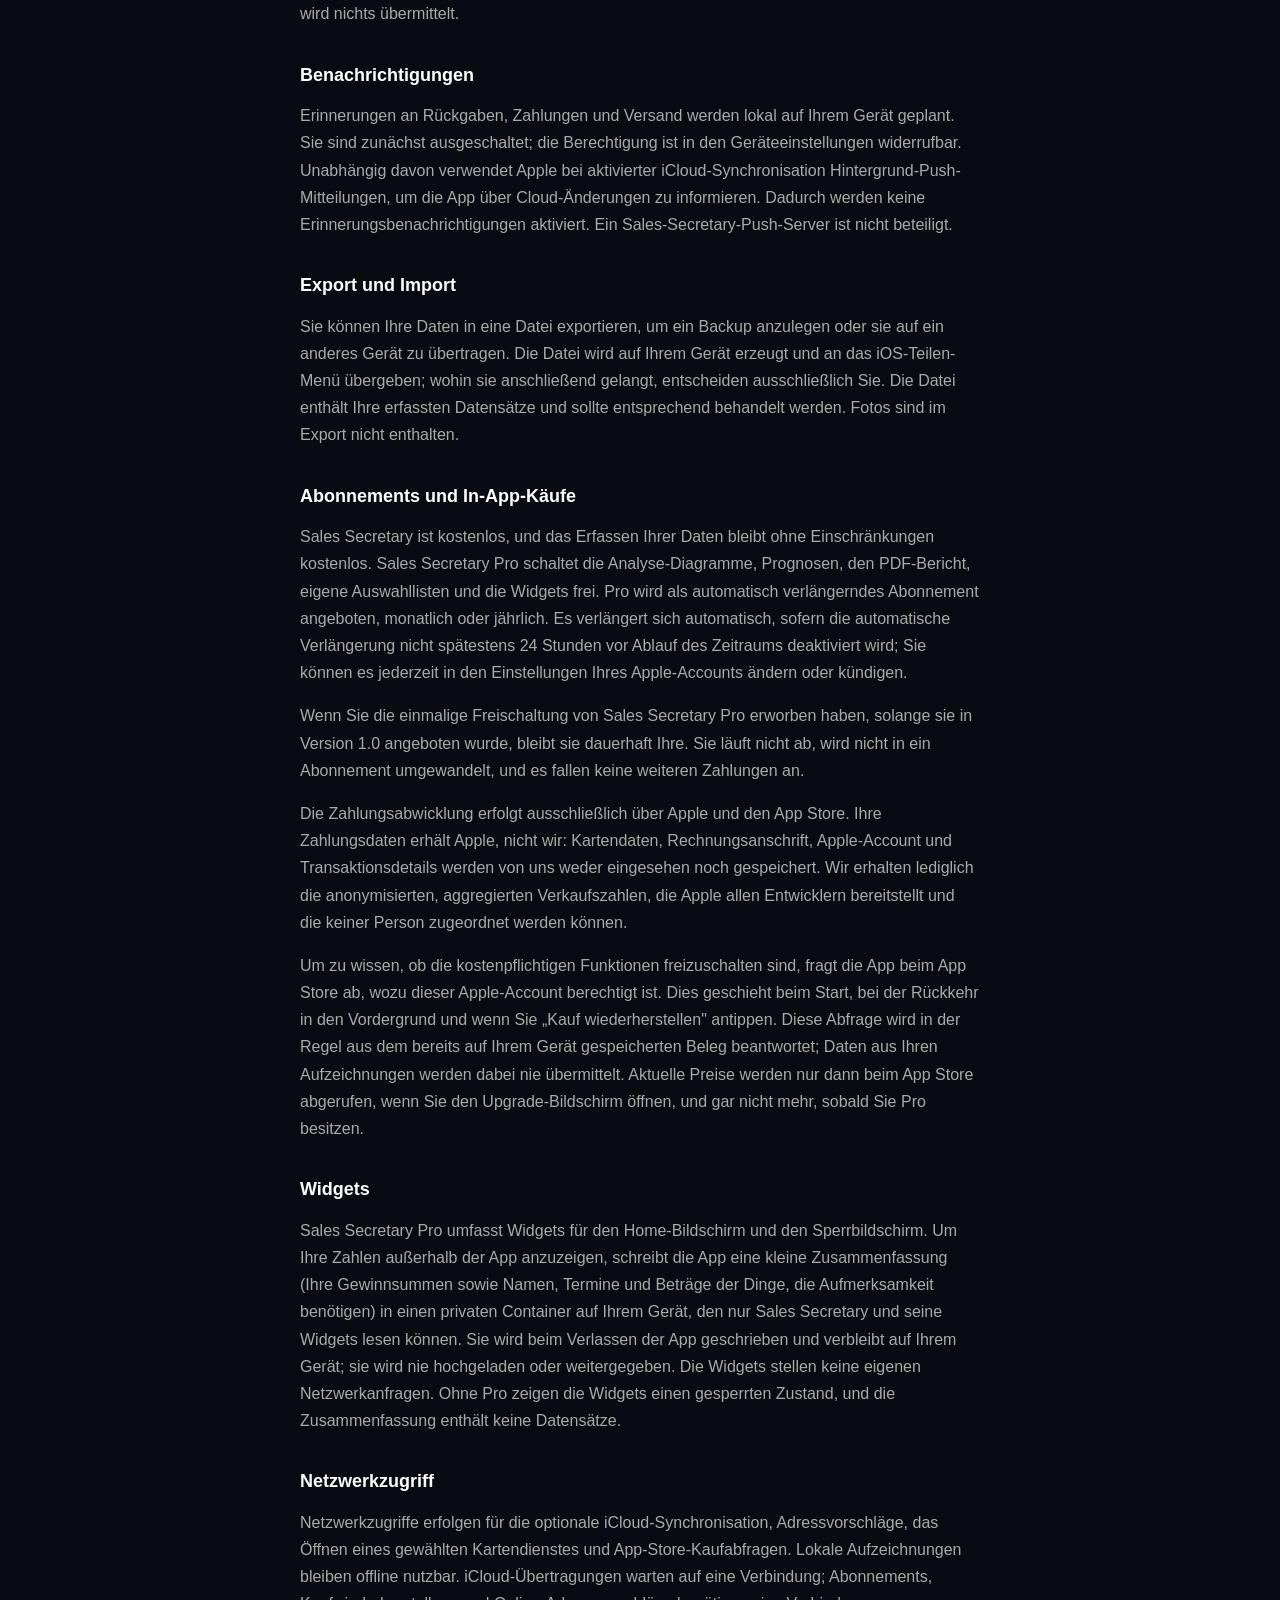
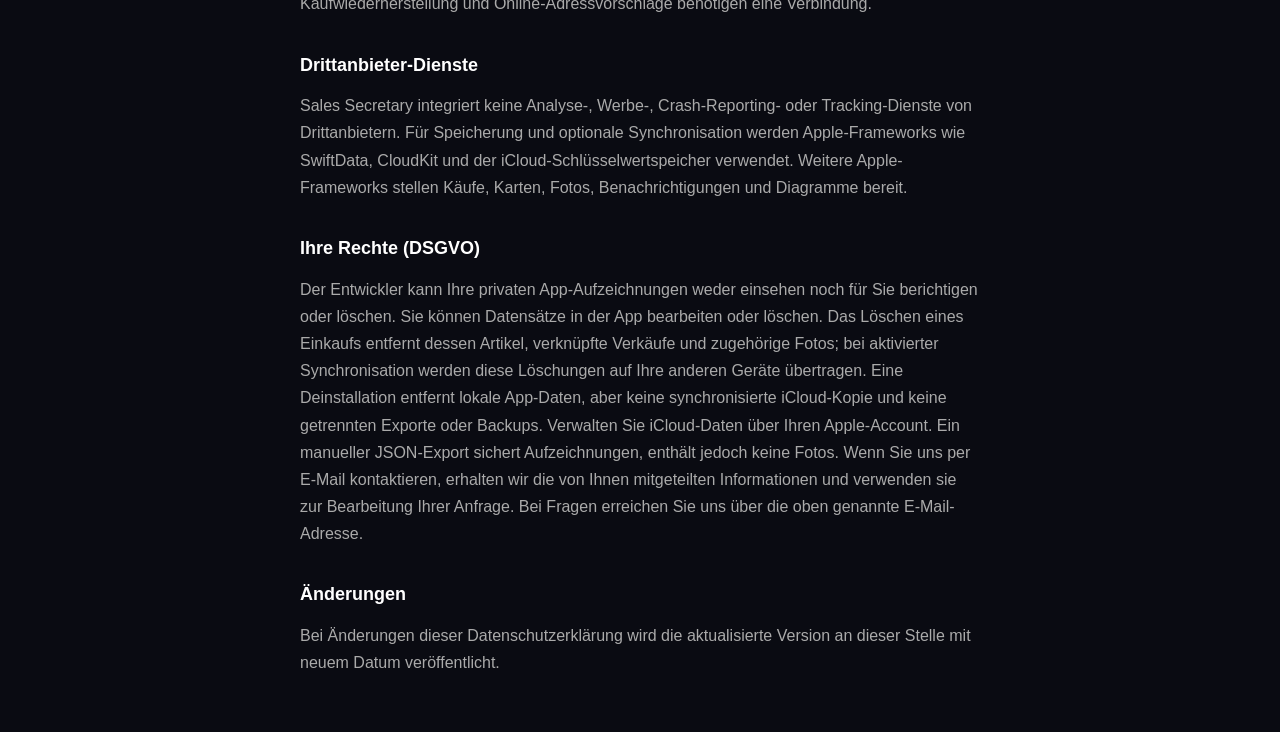
==== commit 66dbfe73: "Publish reseller landing page and free profit calculator" ====
--- a/index.html
+++ b/index.html
@@ -48,6 +48,7 @@
 </head>
 <body>
     <div class="container">
+        <nav aria-label="Website navigation"><p><a href="app/">About Sales Secretary</a> · <a href="tools/resale-profit/">Free profit calculator</a></p></nav>
         <h1>Sales Secretary Privacy Policy</h1>
         <p class="date">Effective date: October 9, 2026</p>
 
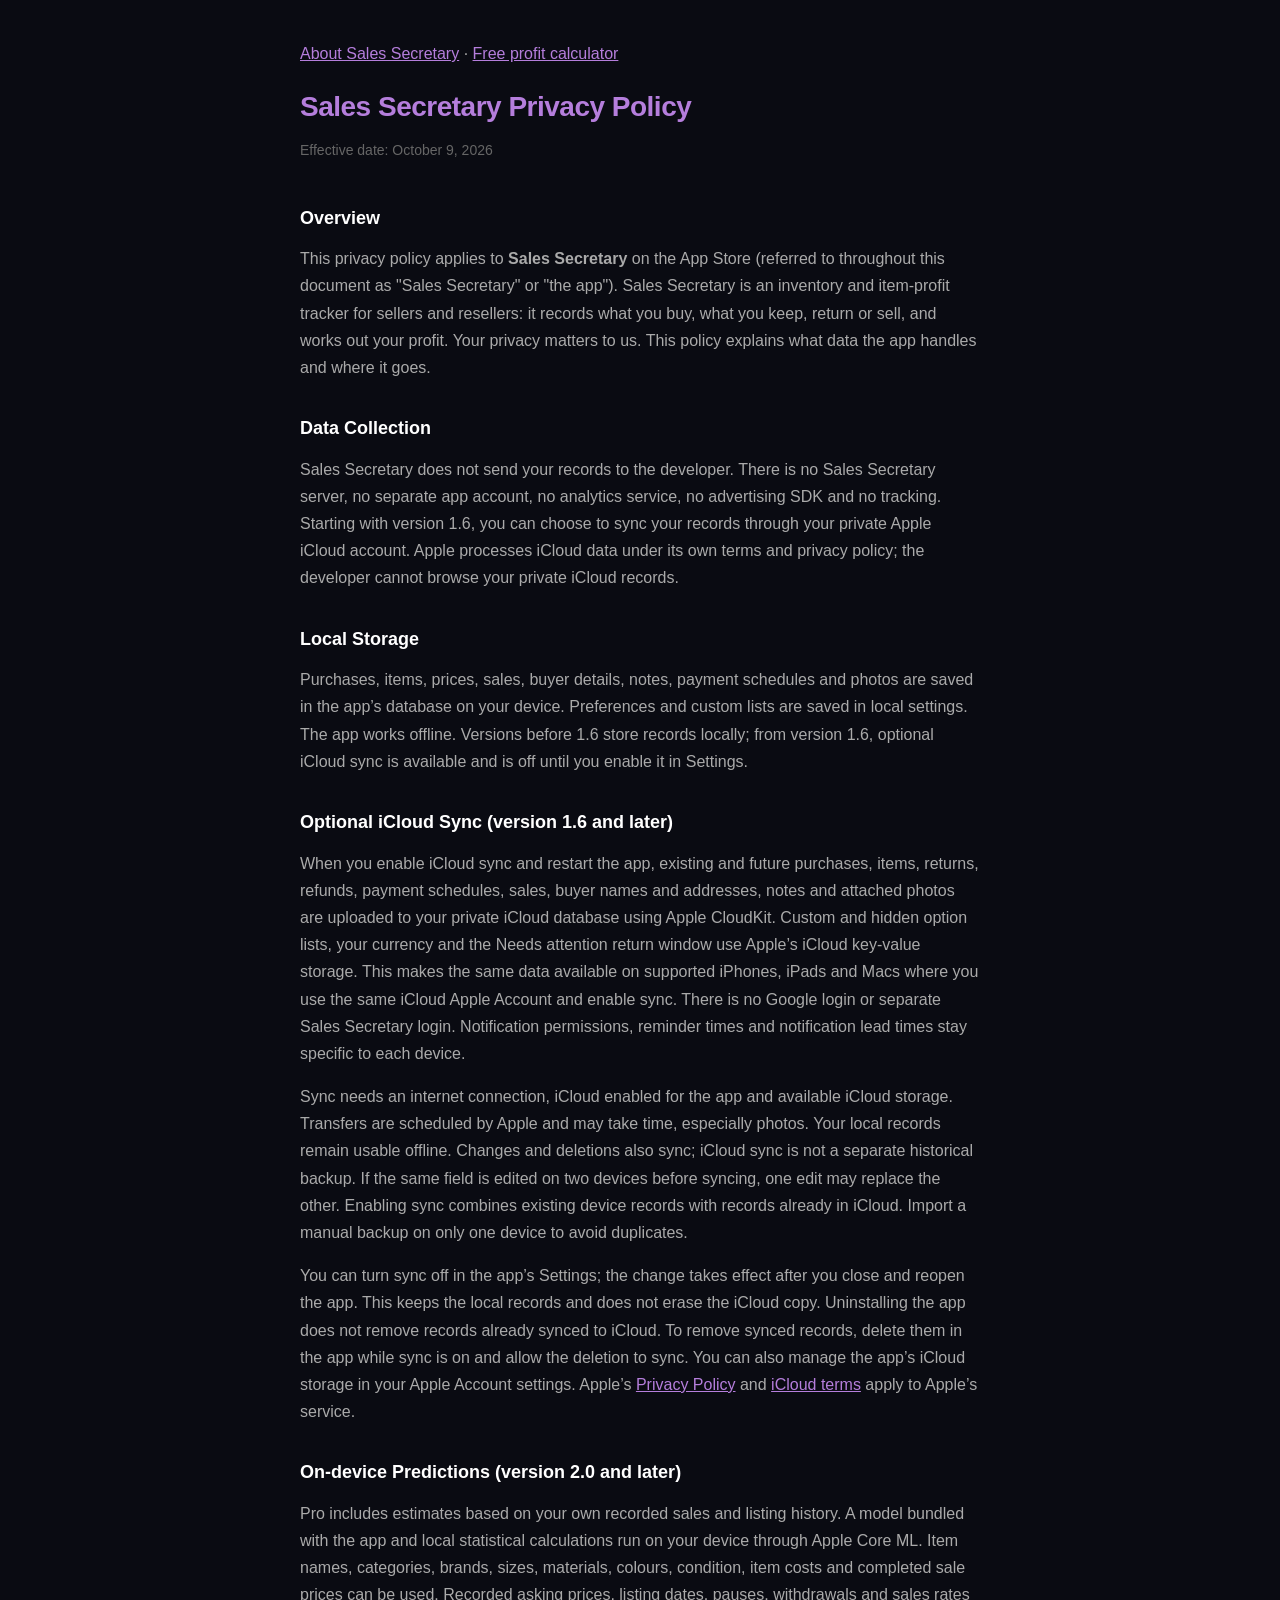
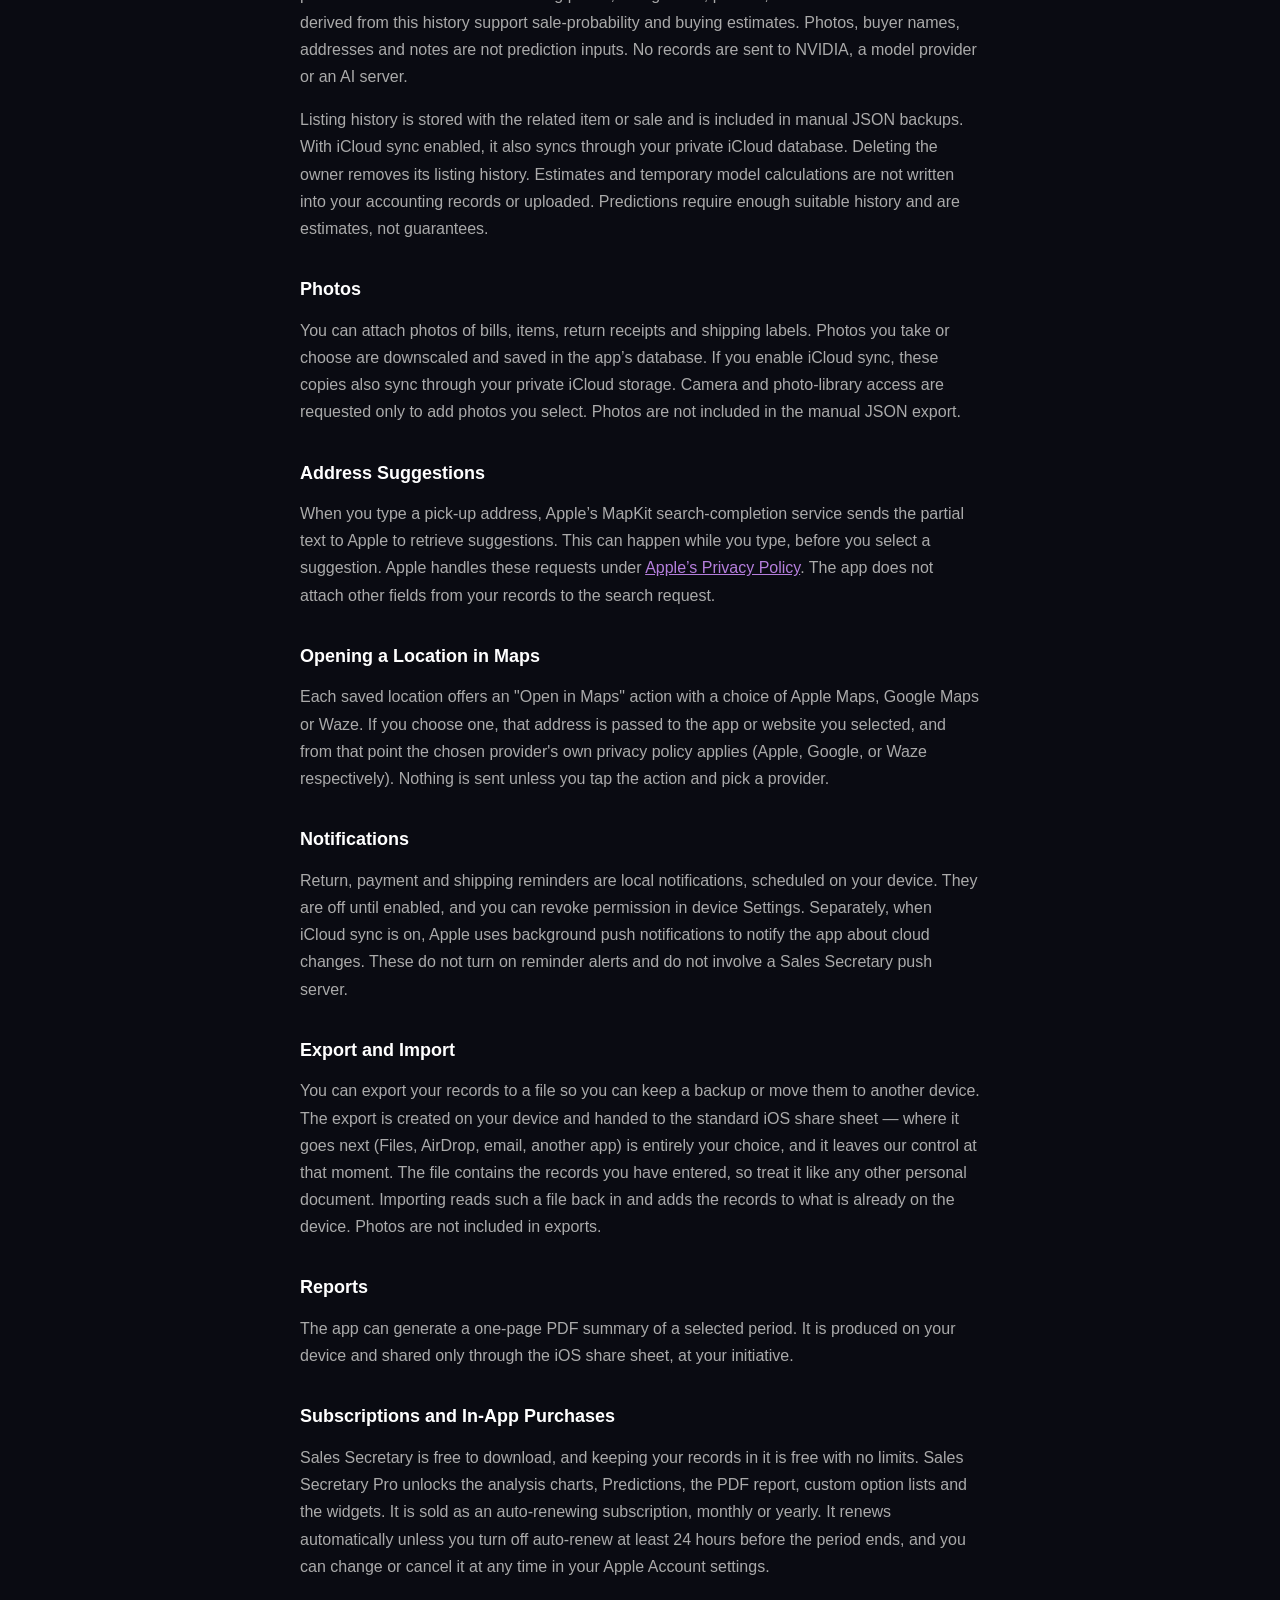
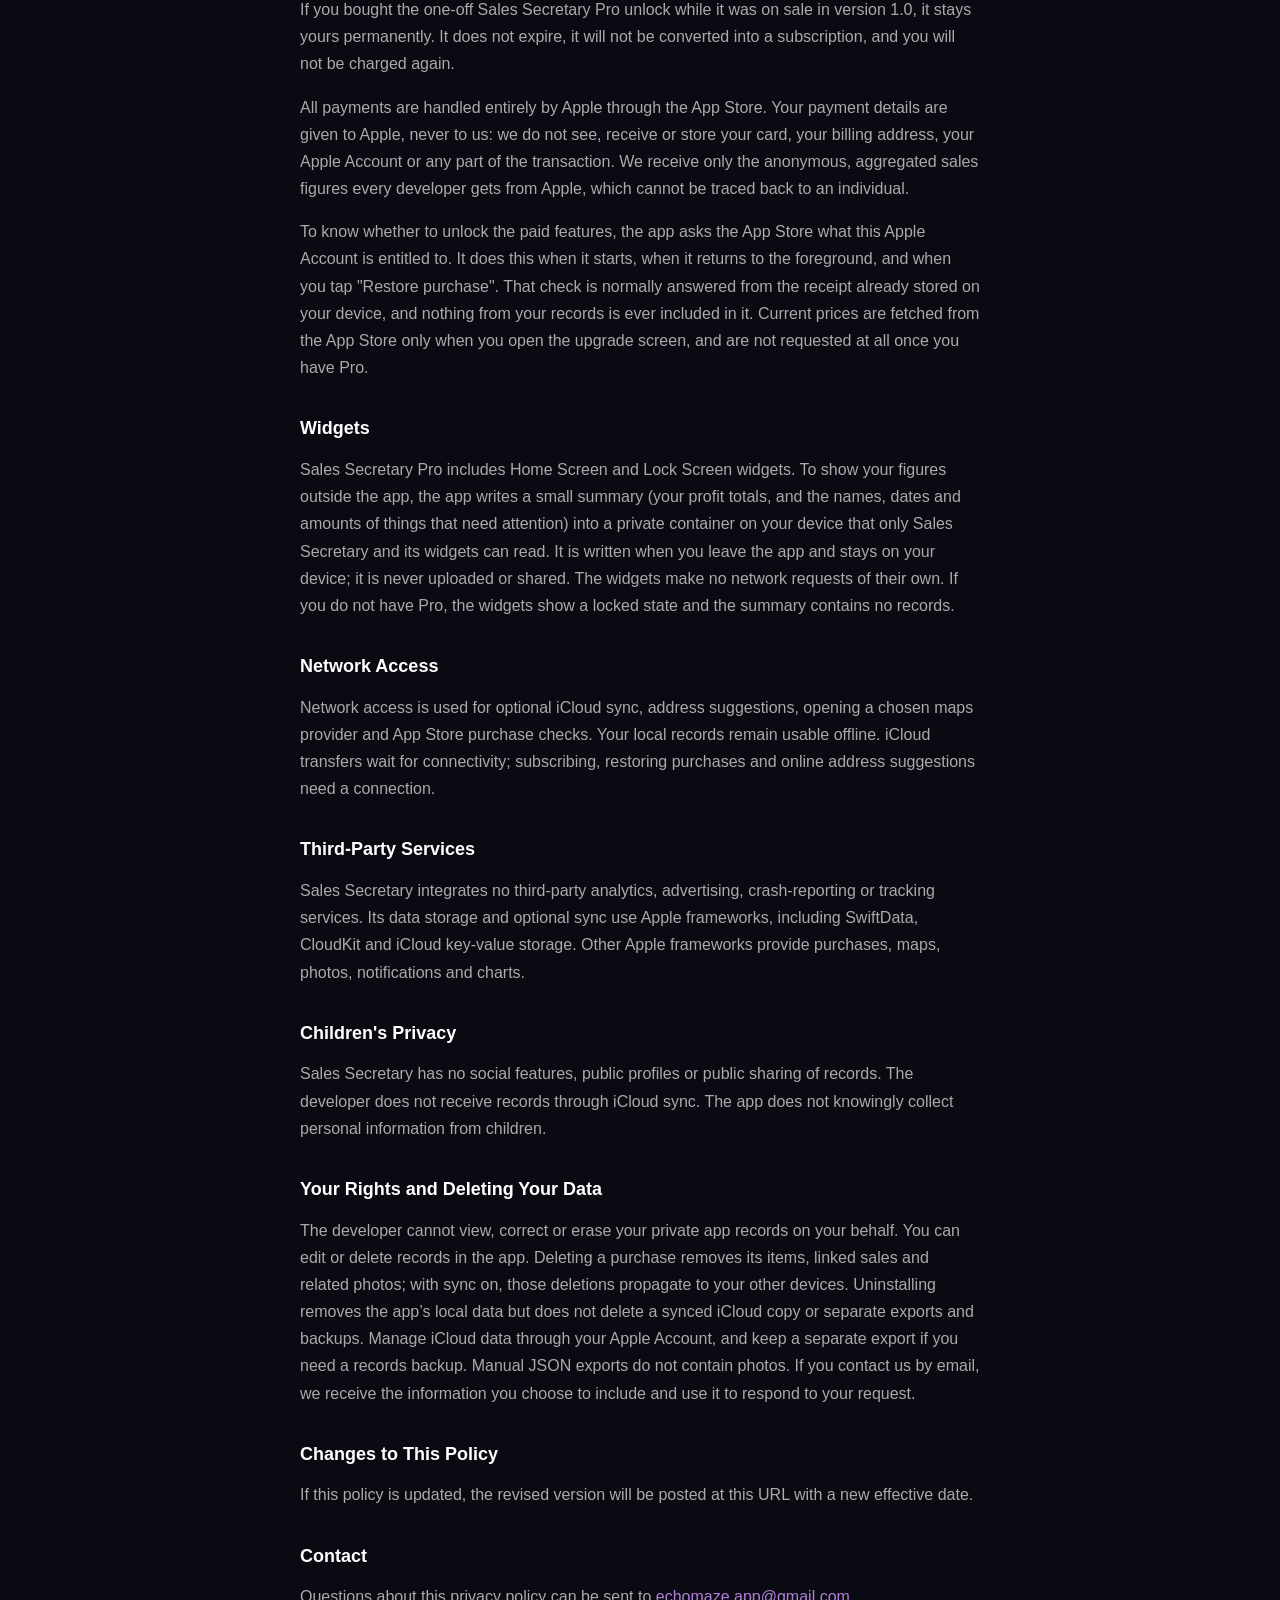
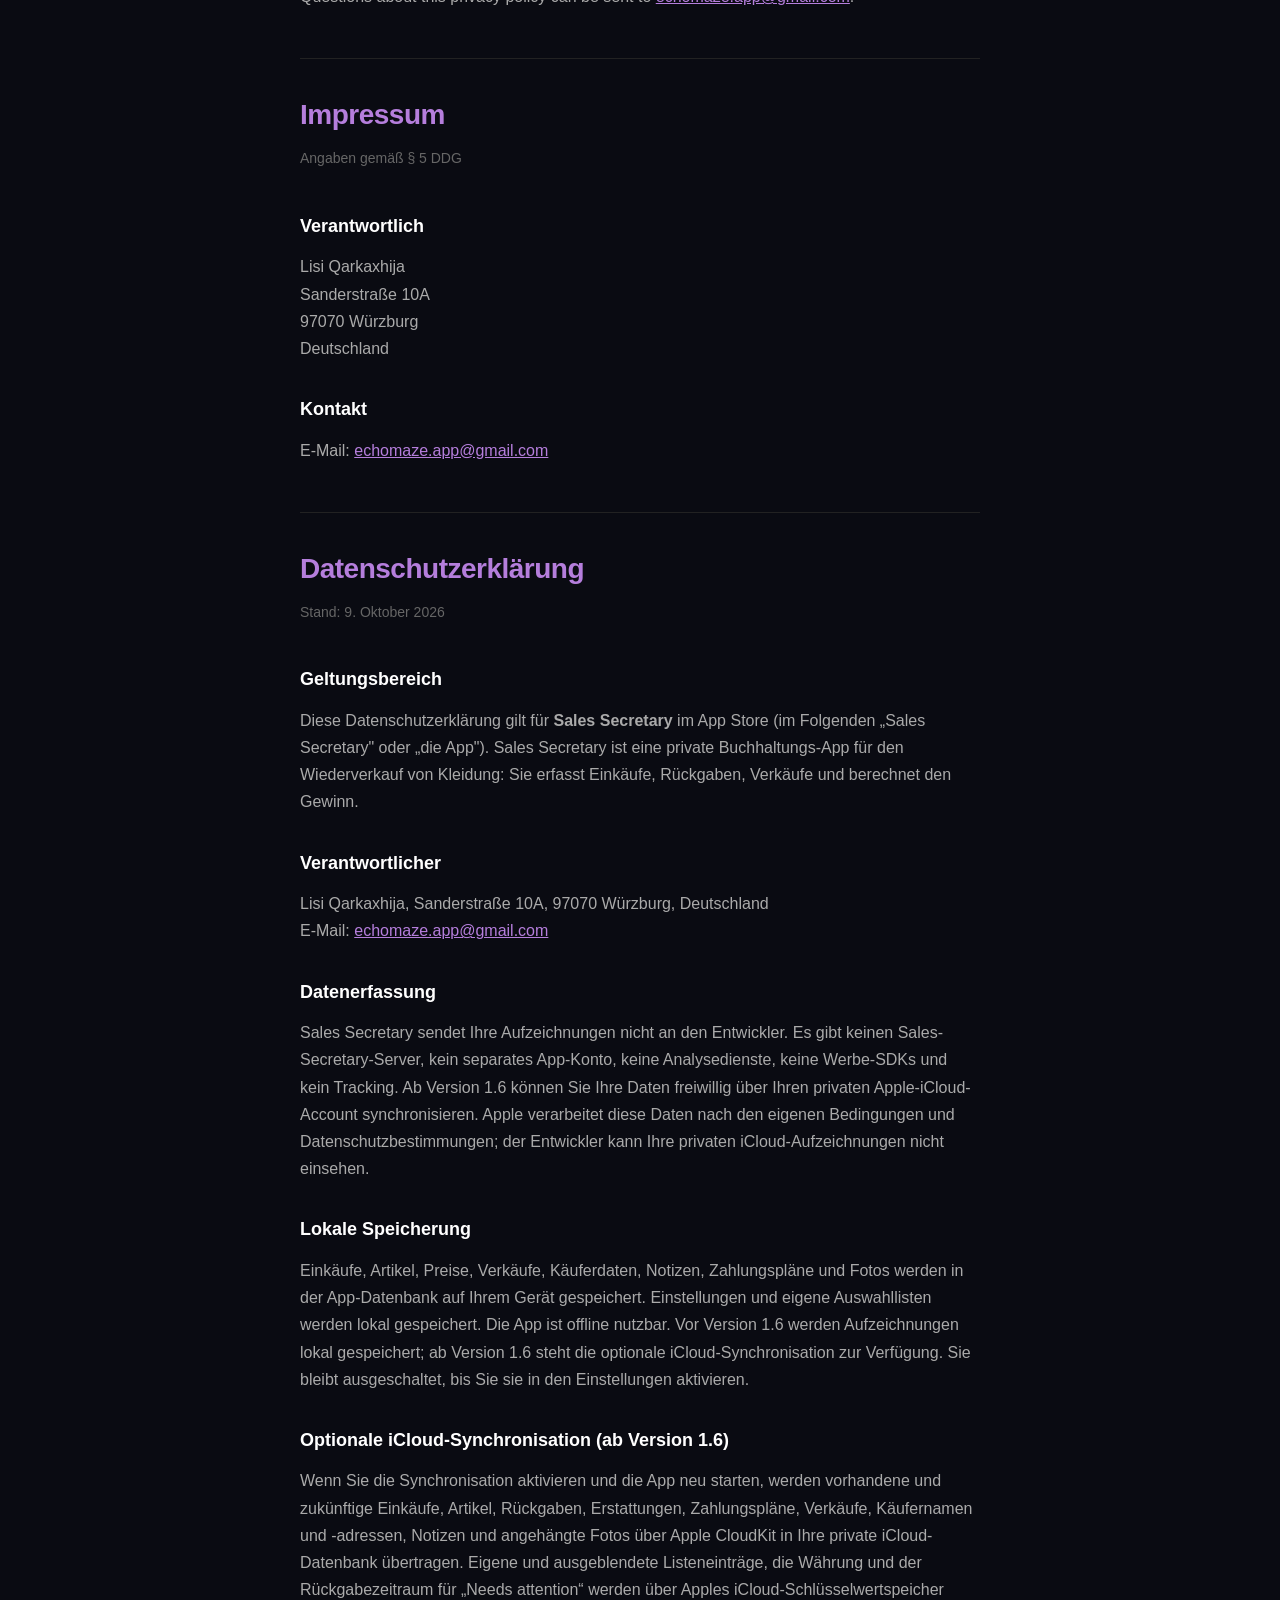
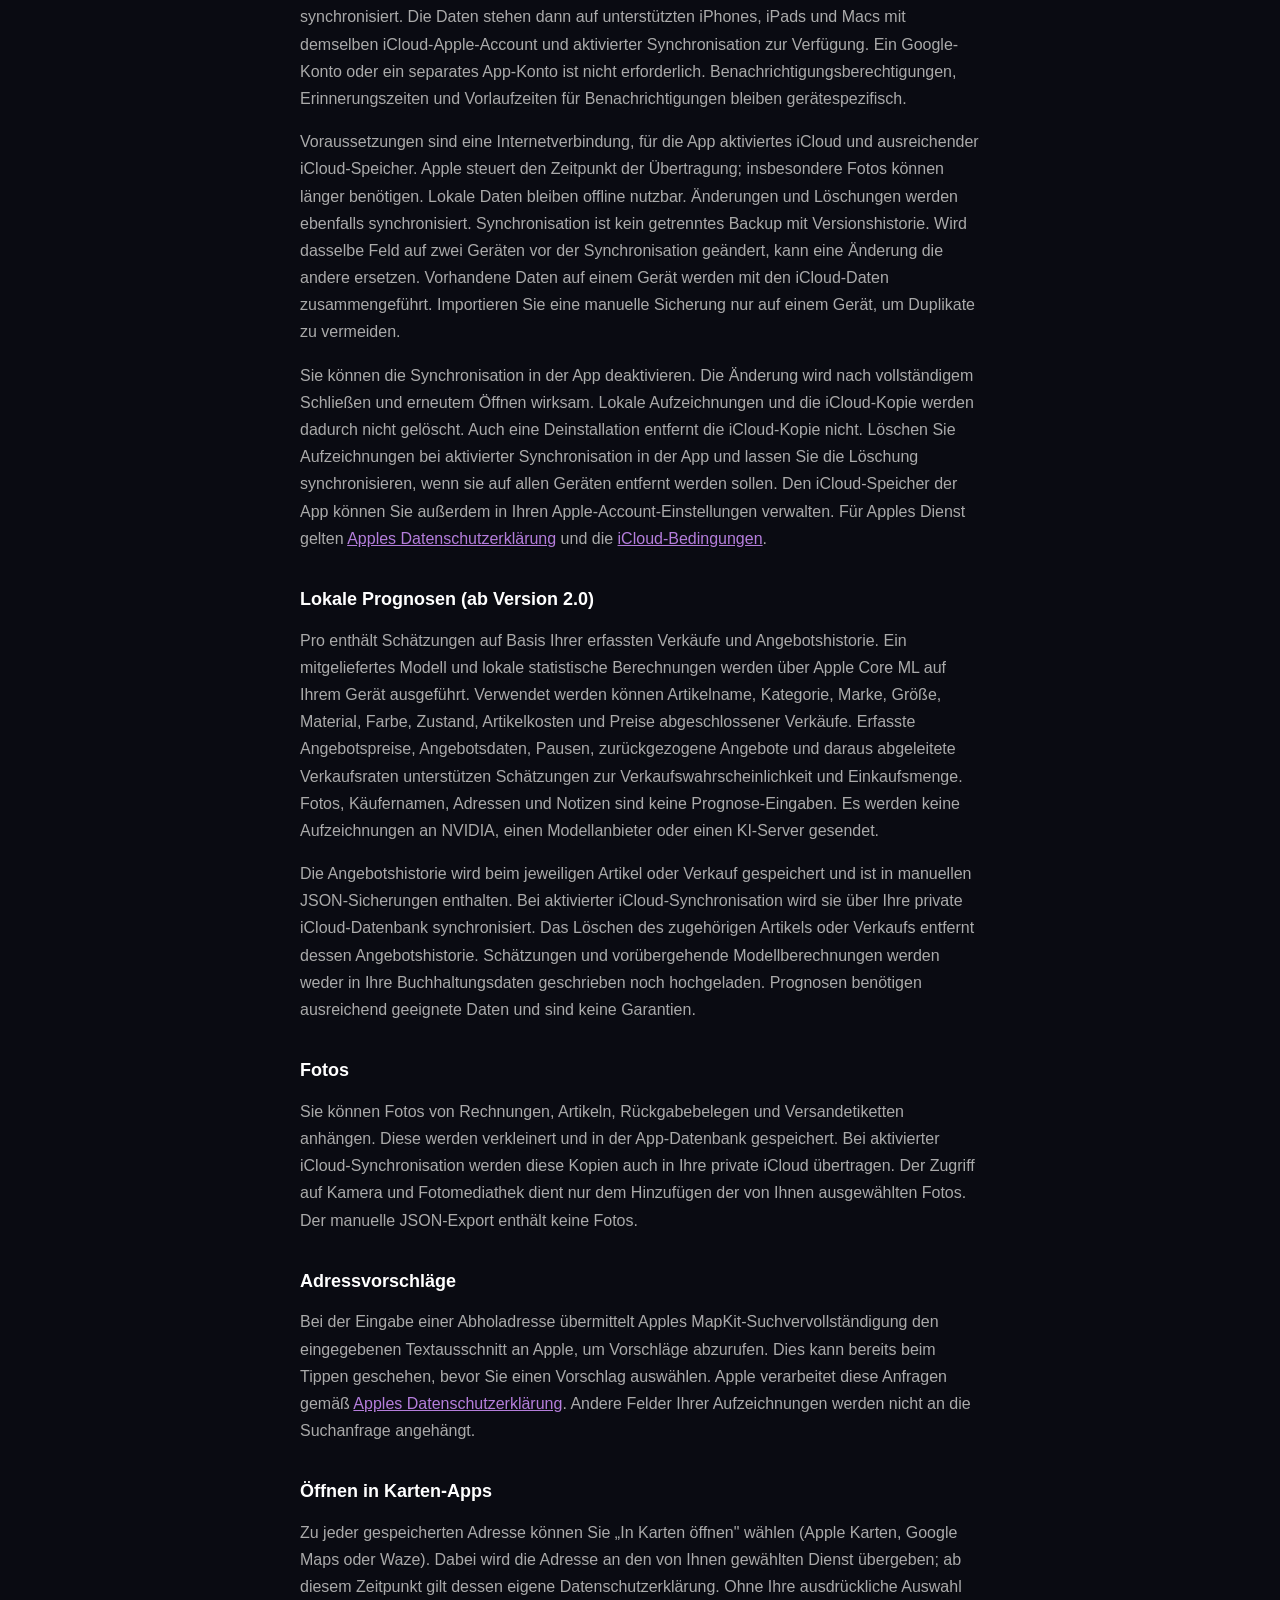
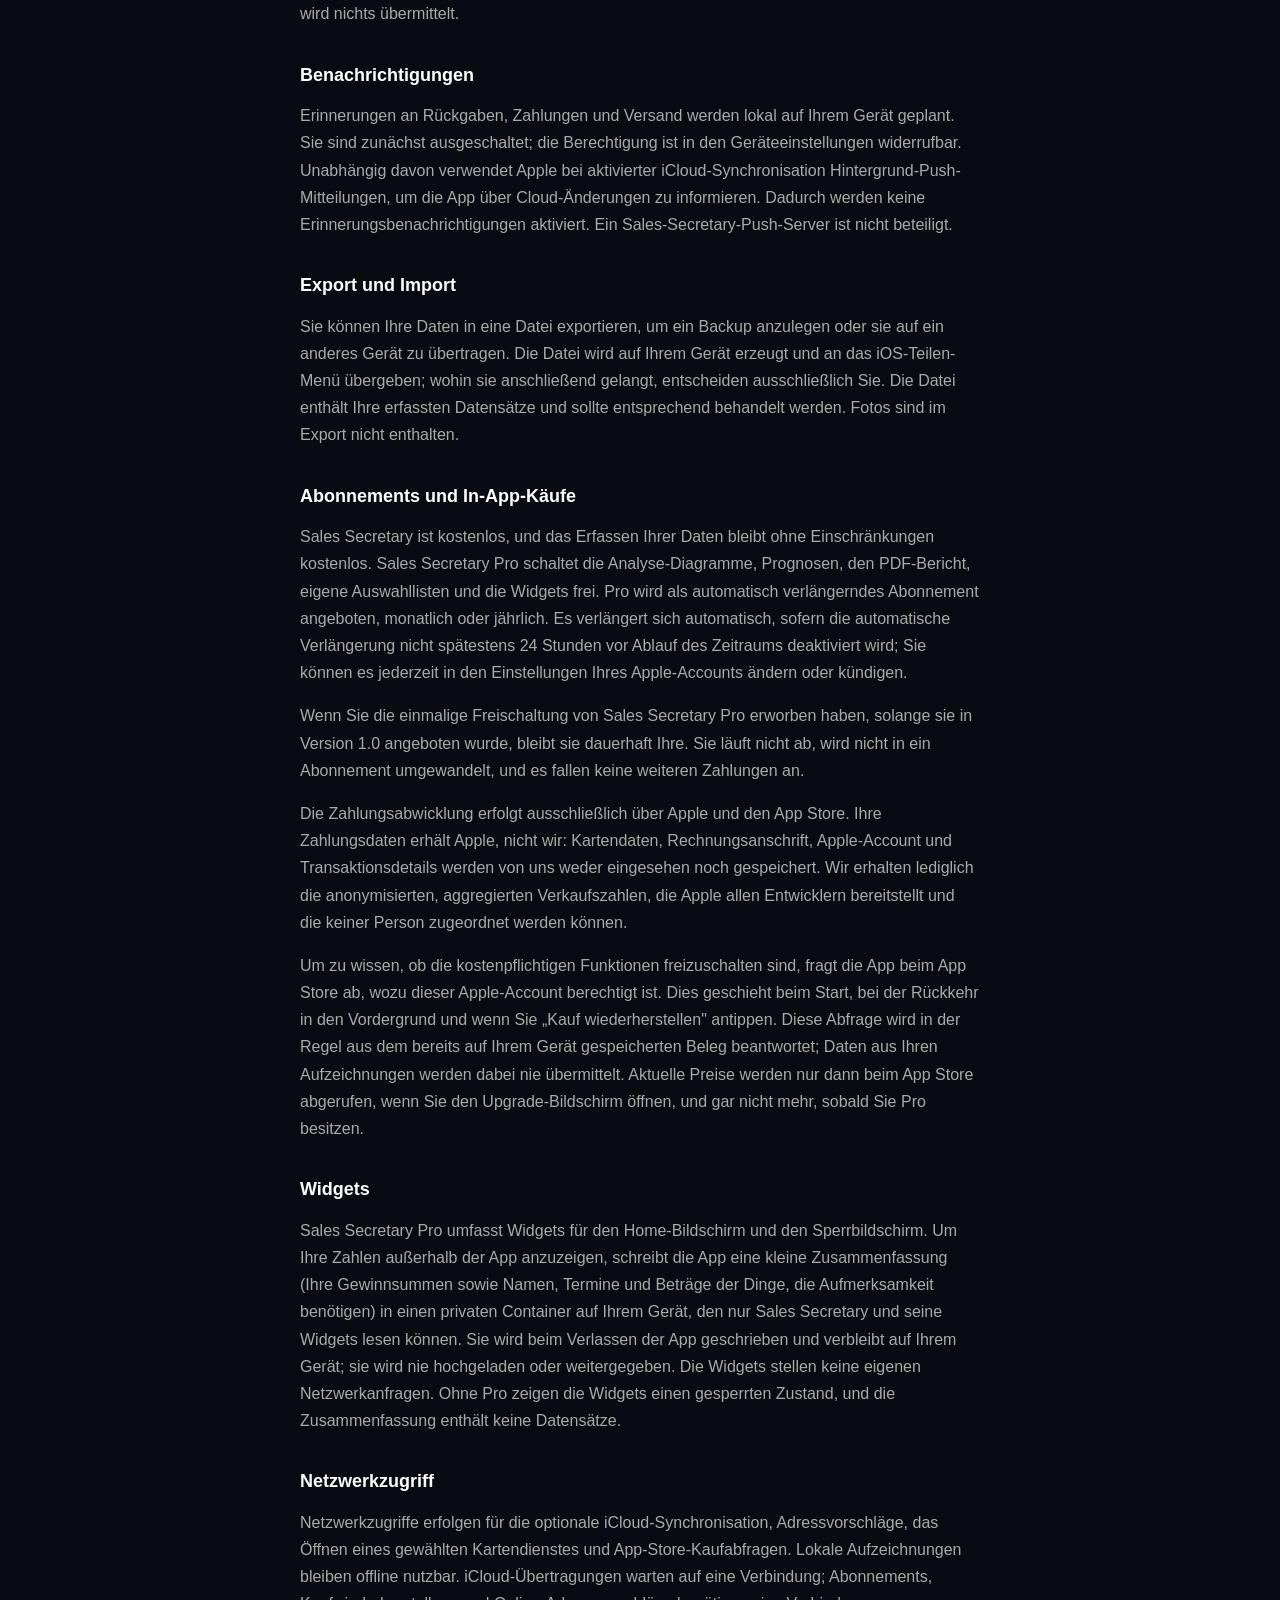
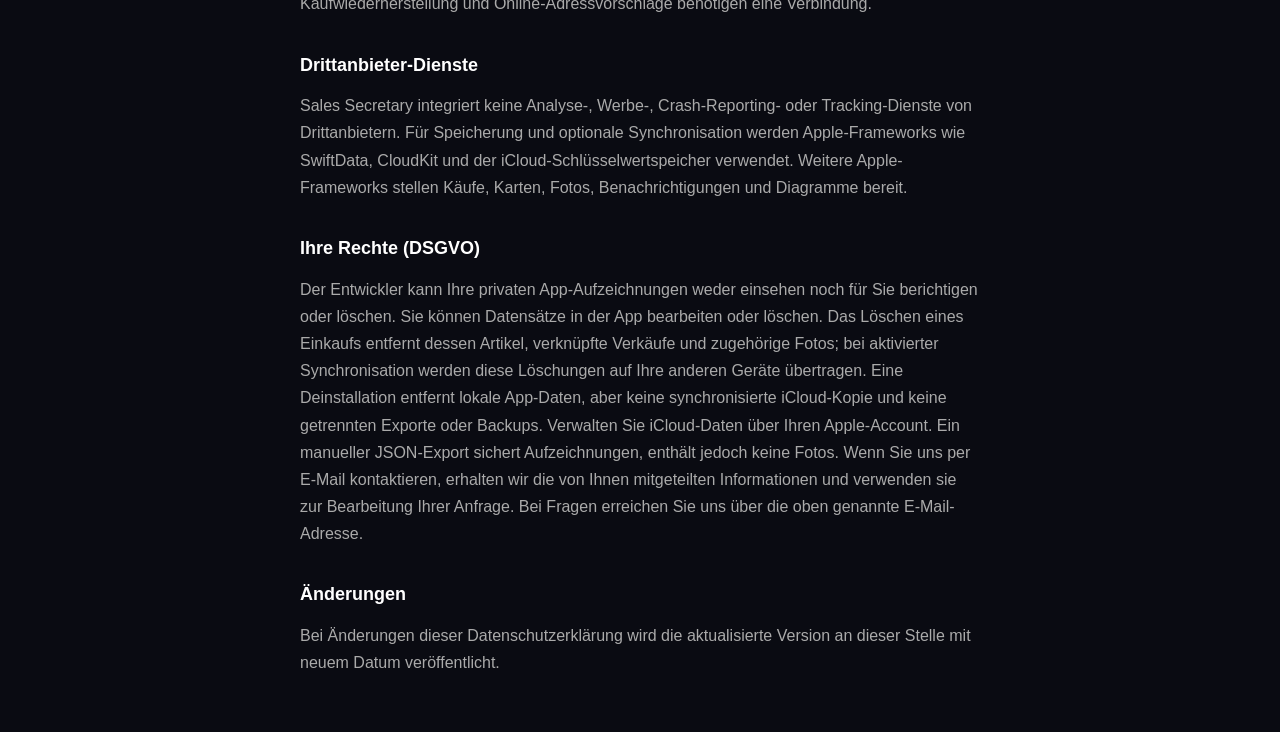
==== commit c38d3de7: "Broaden seller audience and add Apple campaign links" ====
--- a/index.html
+++ b/index.html
@@ -53,7 +53,7 @@
         <p class="date">Effective date: October 9, 2026</p>
 
         <h2>Overview</h2>
-        <p>This privacy policy applies to <strong>Sales Secretary</strong> on the App Store (referred to throughout this document as "Sales Secretary" or "the app"). Sales Secretary is a personal bookkeeping app for people who resell clothing: it records what you buy, what you keep, return or sell, and works out your profit. Your privacy matters to us. This policy explains what data the app handles and where it goes.</p>
+        <p>This privacy policy applies to <strong>Sales Secretary</strong> on the App Store (referred to throughout this document as "Sales Secretary" or "the app"). Sales Secretary is an inventory and item-profit tracker for sellers and resellers: it records what you buy, what you keep, return or sell, and works out your profit. Your privacy matters to us. This policy explains what data the app handles and where it goes.</p>
 
         <h2>Data Collection</h2>
         <p>Sales Secretary does not send your records to the developer. There is no Sales Secretary server, no separate app account, no analytics service, no advertising SDK and no tracking. Starting with version 1.6, you can choose to sync your records through your private Apple iCloud account. Apple processes iCloud data under its own terms and privacy policy; the developer cannot browse your private iCloud records.</p>
